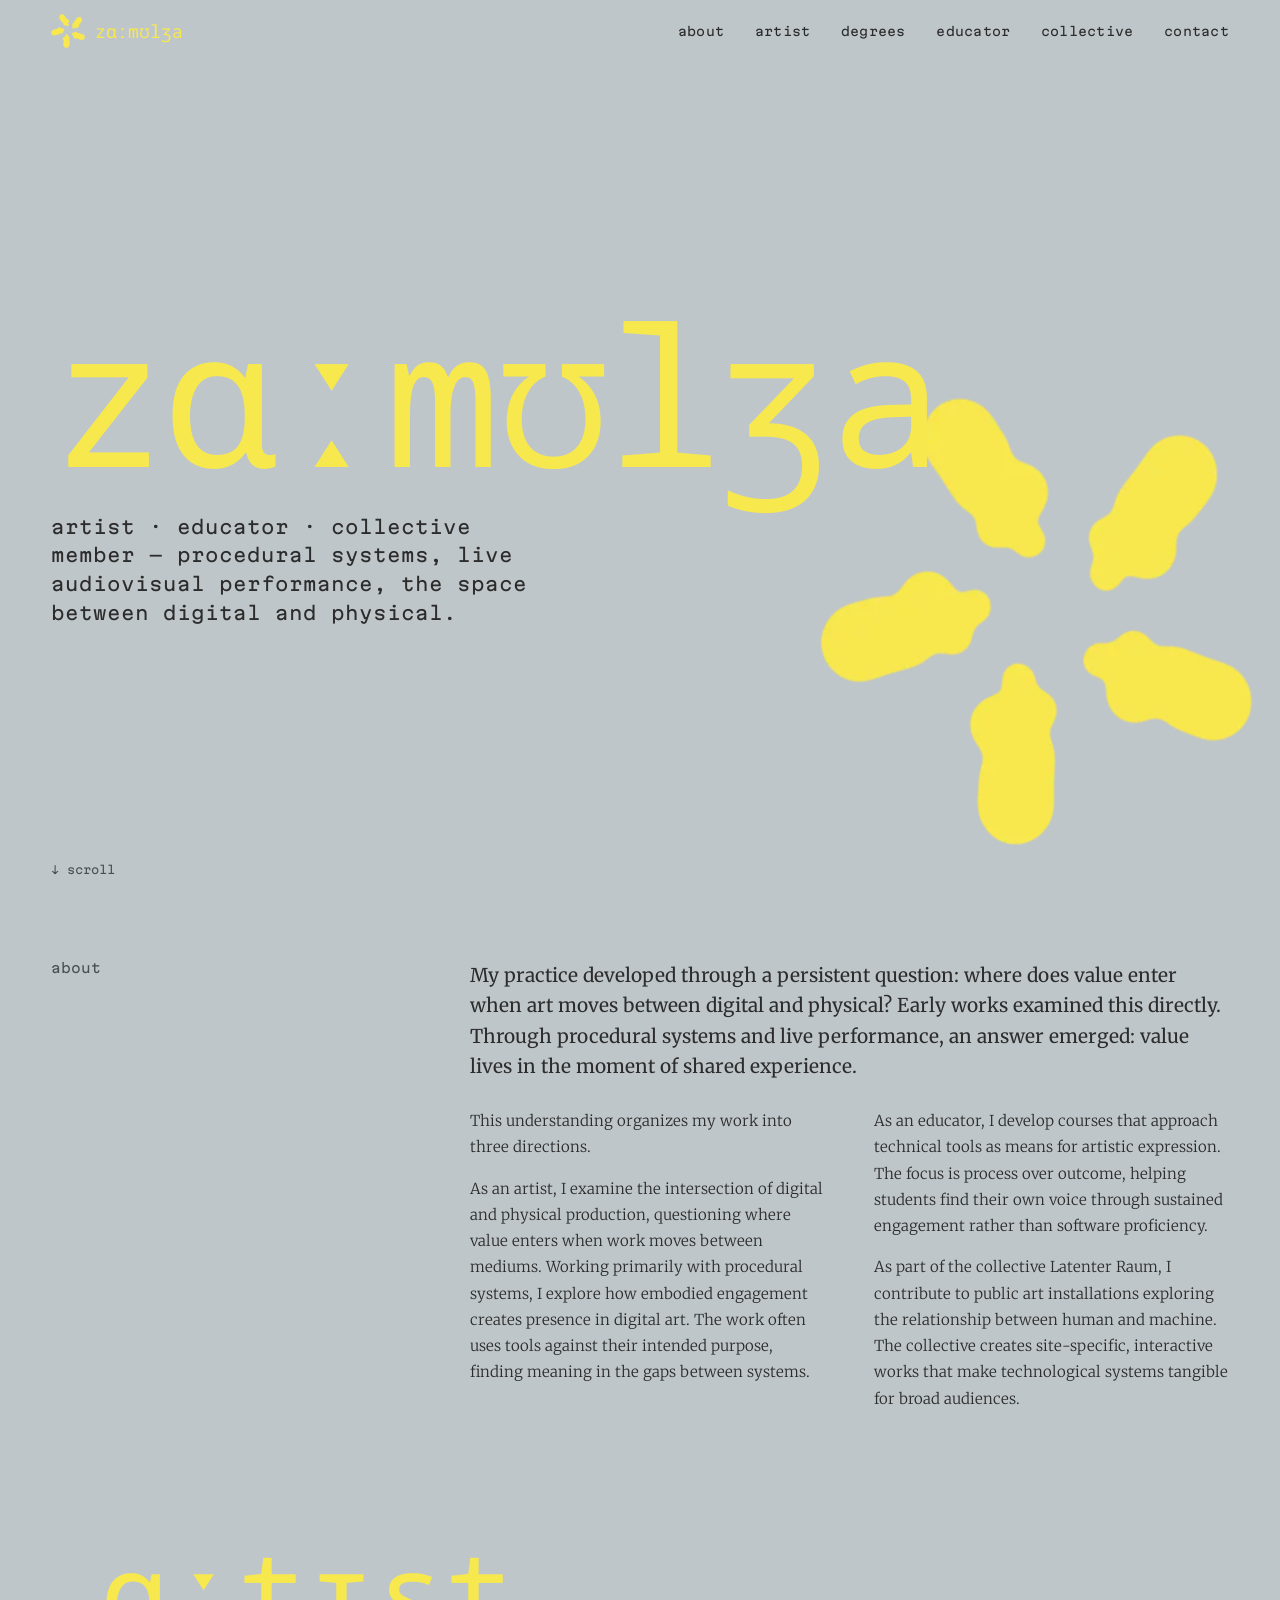
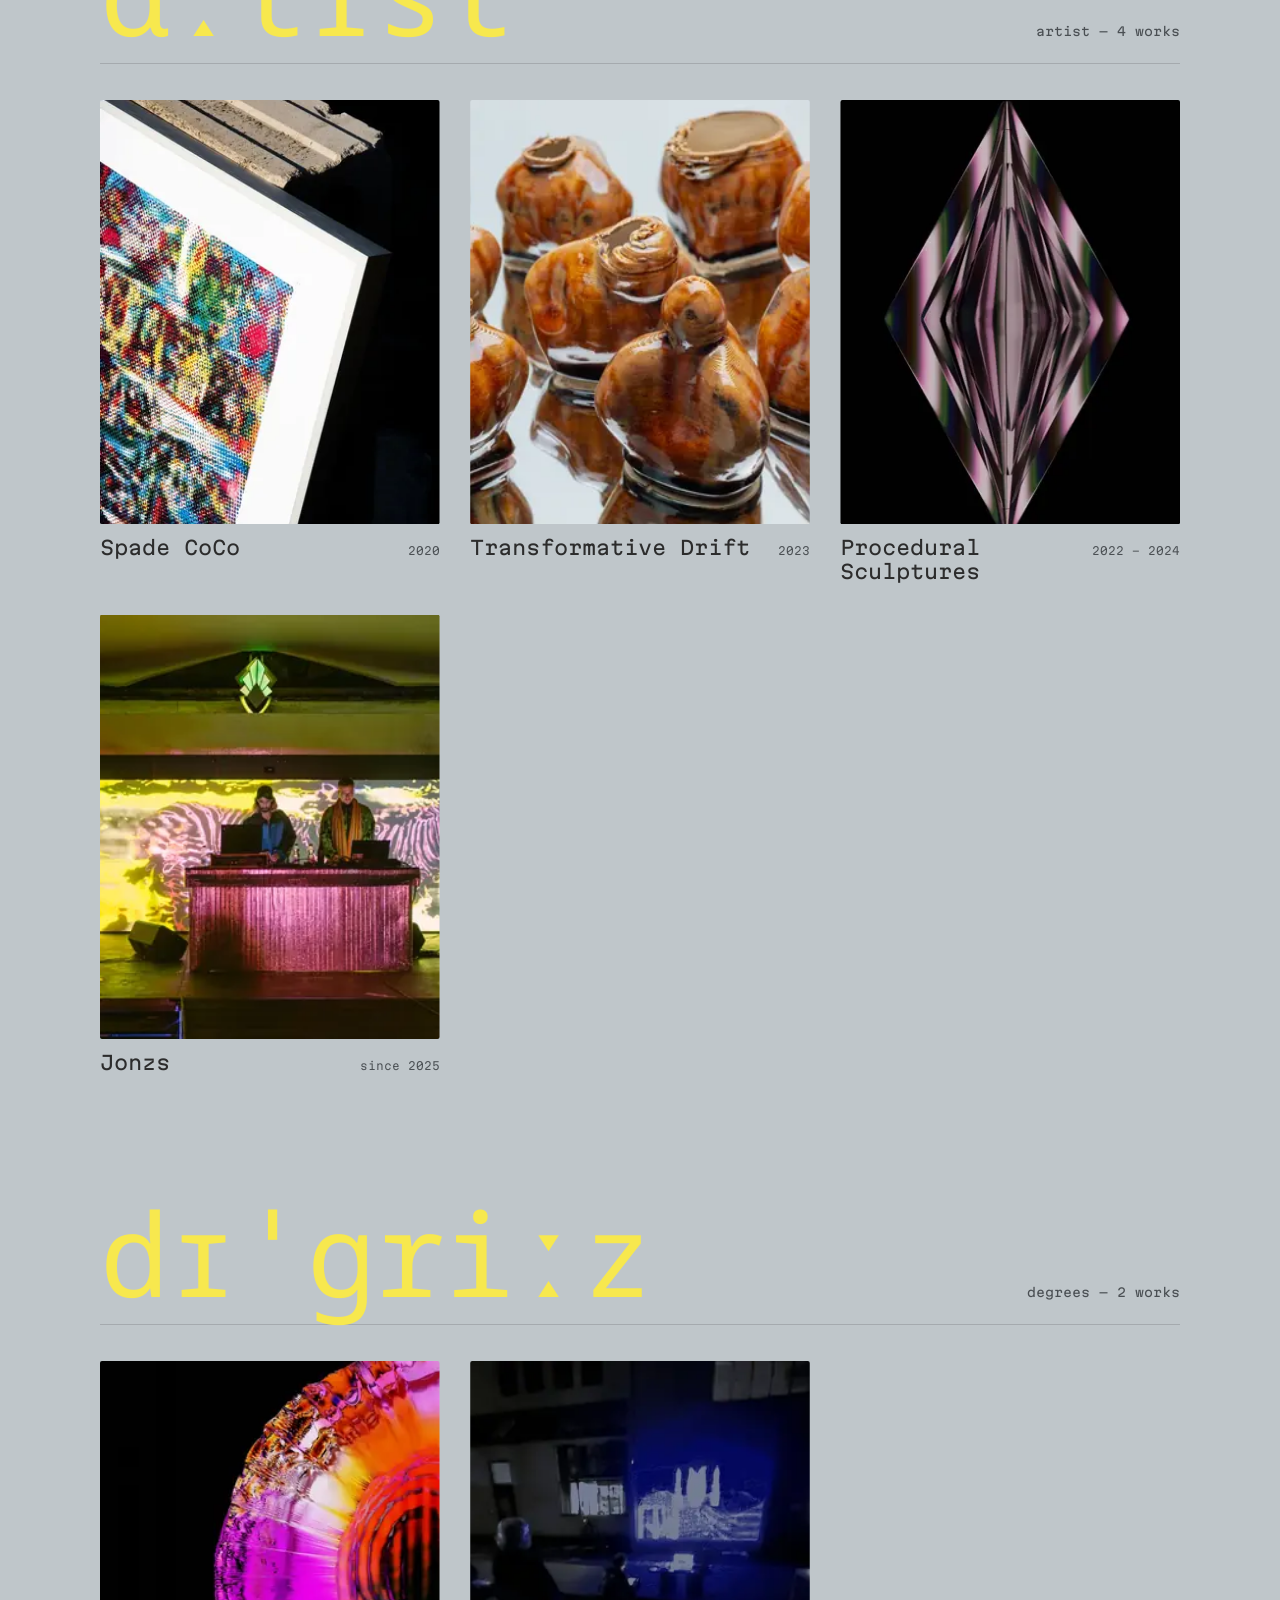
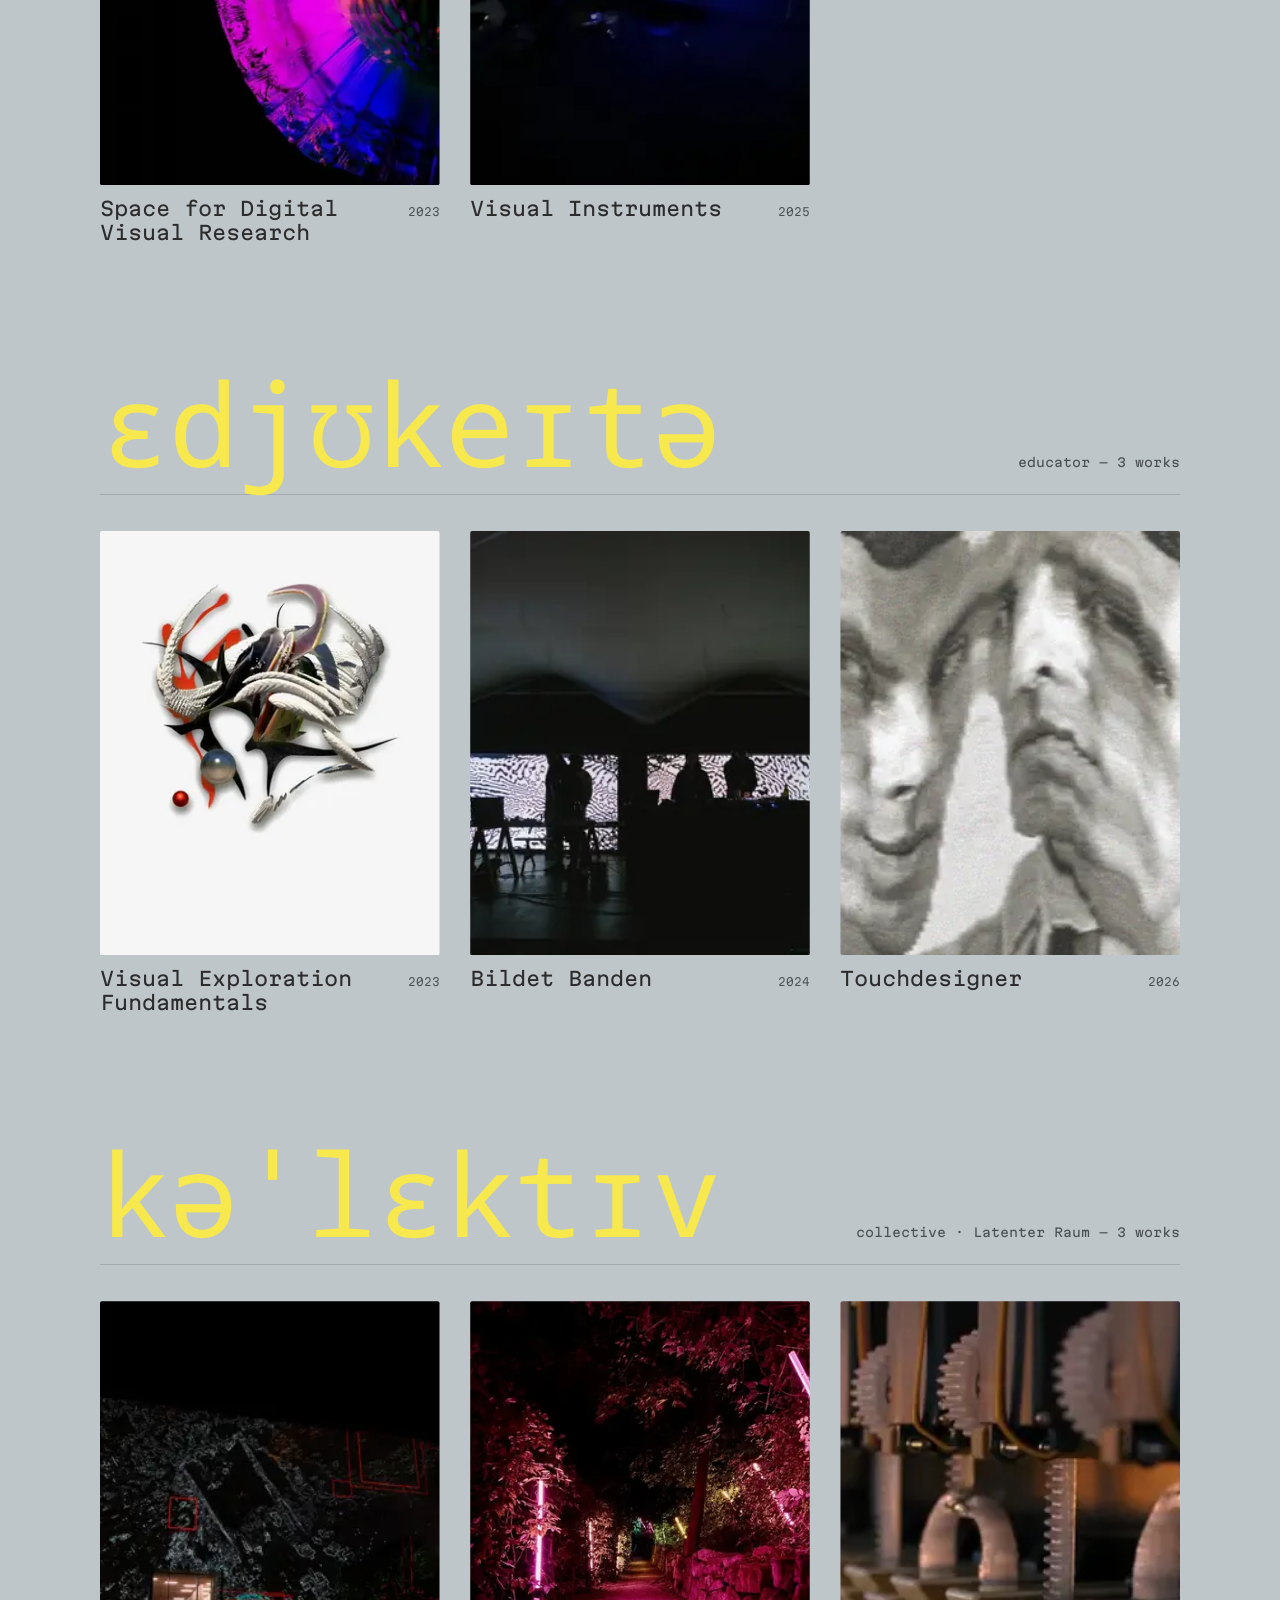
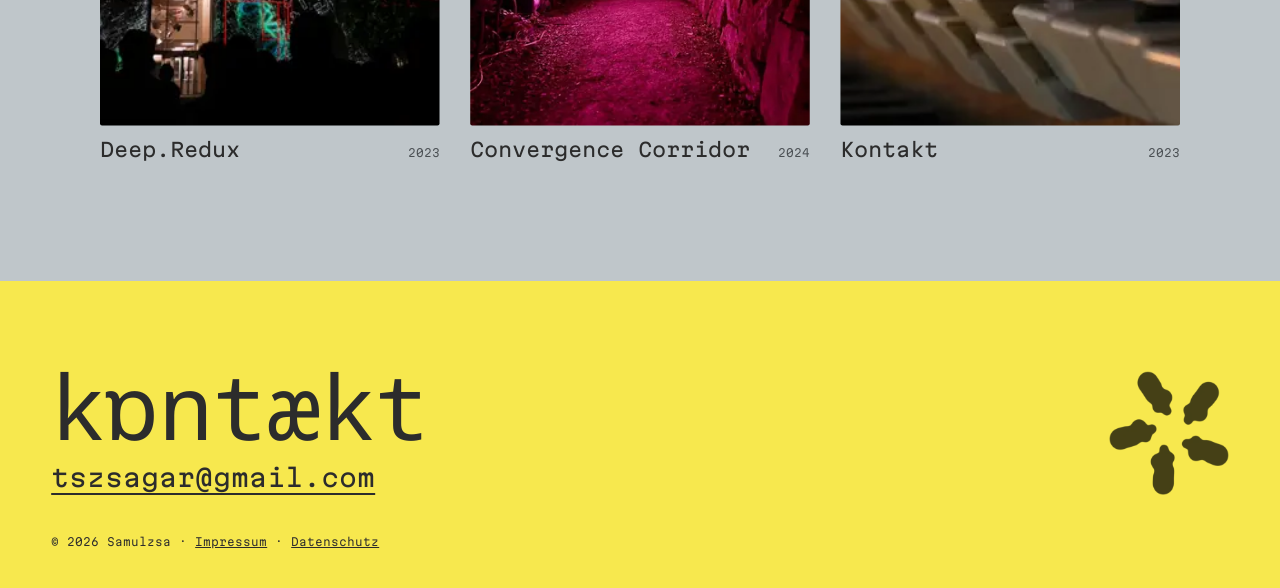
==== index.html @ 958e514e "Portfolio website Co-Authored-By: Claude Opus 5.5 <noreply@anthropic.com>" ====
<!doctype html>
<html lang="en">
<head>
<meta charset="utf-8">
<meta name="viewport" content="width=device-width, initial-scale=1">
<title>Samulzsa — artist, educator, collective</title>
<meta name="description" content="My practice developed through a persistent question: where does value enter when art moves between digital and physical? Early works examined this…">
<meta property="og:title" content="Samulzsa — artist, educator, collective">
<meta property="og:description" content="My practice developed through a persistent question: where does value enter when art moves between digital and physical? Early works examined this…">
<link rel="icon" href="favicon.png">
<link rel="stylesheet" href="fonts.css">
<link rel="stylesheet" href="style.css">
</head>
<body>
<header class="bar">
  <a class="brand" href="index.html"><img class="flower-frame" src="images/flower/00.webp" data-root="" alt="">zɑːmʊlʒa</a>
  <button class="menu" aria-label="Menu" aria-expanded="false"><span></span><span></span></button>
  <nav><a href="#about">about</a><a href="#artist">artist</a><a href="#degrees">degrees</a><a href="#educator">educator</a><a href="#collective">collective</a><a href="#contact">contact</a></nav>
</header>
<main>
<section class="hero">
  <h1 aria-label="Samulzsa"><span>z</span><span>ɑ</span><span>ː</span><span>m</span><span>ʊ</span><span>l</span><span>ʒ</span><span>a</span></h1>
  <p class="tagline">artist · educator · collective member — procedural systems, live audiovisual performance, the space between digital and physical.</p>
  <img class="flower flower-frame" src="images/flower/00.webp" data-root="" alt="">
  <a class="cue" href="#about">↓ scroll</a>
</section>
<section class="statement" id="about">
  <h2>about</h2>
  <div class="cols"><p>My practice developed through a persistent question: where does value enter when art moves between digital and physical? Early works examined this directly. Through procedural systems and live performance, an answer emerged: value lives in the moment of shared experience.</p><p>This understanding organizes my work into three directions.</p><p>As an artist, I examine the intersection of digital and physical production, questioning where value enters when work moves between mediums. Working primarily with procedural systems, I explore how embodied engagement creates presence in digital art. The work often uses tools against their intended purpose, finding meaning in the gaps between systems.</p><p>As an educator, I develop courses that approach technical tools as means for artistic expression. The focus is process over outcome, helping students find their own voice through sustained engagement rather than software proficiency.</p><p>As part of the collective Latenter Raum, I contribute to public art installations exploring the relationship between human and machine. The collective creates site-specific, interactive works that make technological systems tangible for broad audiences.</p></div>
</section>
<section class="section" id="artist">
  <div class="section-head"><h2>ɑːtɪst</h2><p>artist — 4 works</p></div>
  <div class="grid">
    <a class="card reveal" href="projects/spade-coco.html">
      <div class="media"><span class="tag">laser-engraved woodcut prints</span>
        <img src="images/spade-coco/01-sm.webp" srcset="images/spade-coco/01-xs.webp 500w, images/spade-coco/01-sm.webp 900w, images/spade-coco/01.webp 2000w" sizes="(max-width: 700px) 92vw, (max-width: 860px) 46vw, 360px" alt="Spade CoCo" loading="lazy">
        <img class="alt" src="images/spade-coco/02-sm.webp" srcset="images/spade-coco/02-xs.webp 500w, images/spade-coco/02-sm.webp 900w, images/spade-coco/02.webp 2000w" sizes="(max-width: 700px) 92vw, (max-width: 860px) 46vw, 360px" alt="" loading="lazy">
      </div>
      <div class="label"><h3>Spade CoCo</h3><span class="year">2020</span></div>
    </a>
    <a class="card reveal" href="projects/transformative-drift.html">
      <div class="media"><span class="tag">3D-printed clay sculptures</span>
        <img src="images/transformative-drift/01-sm.webp" srcset="images/transformative-drift/01-xs.webp 500w, images/transformative-drift/01-sm.webp 900w, images/transformative-drift/01.webp 2000w" sizes="(max-width: 700px) 92vw, (max-width: 860px) 46vw, 360px" alt="Transformative Drift" loading="lazy">
        <img class="alt" src="images/transformative-drift/02-sm.webp" srcset="images/transformative-drift/02-xs.webp 500w, images/transformative-drift/02-sm.webp 900w, images/transformative-drift/02.webp 2000w" sizes="(max-width: 700px) 92vw, (max-width: 860px) 46vw, 360px" alt="" loading="lazy">
      </div>
      <div class="label"><h3>Transformative Drift</h3><span class="year">2023</span></div>
    </a>
    <a class="card reveal" href="projects/procedural-sculptures.html">
      <div class="media"><span class="tag">procedural 3D animation</span>
        <img src="images/procedural-sculptures/01-sm.webp" srcset="images/procedural-sculptures/01-xs.webp 500w, images/procedural-sculptures/01-sm.webp 900w, images/procedural-sculptures/01.webp 2000w" sizes="(max-width: 700px) 92vw, (max-width: 860px) 46vw, 360px" alt="Procedural Sculptures" loading="lazy">
        <img class="alt" src="images/procedural-sculptures/02-sm.webp" srcset="images/procedural-sculptures/02-xs.webp 500w, images/procedural-sculptures/02-sm.webp 900w, images/procedural-sculptures/02.webp 2000w" sizes="(max-width: 700px) 92vw, (max-width: 860px) 46vw, 360px" alt="" loading="lazy">
      </div>
      <div class="label"><h3>Procedural Sculptures</h3><span class="year">2022 – 2024</span></div>
    </a>
    <a class="card reveal" href="projects/jonzs.html">
      <div class="media"><span class="tag">live DJ/VJ duo</span>
        <img src="images/jonzs/01-sm.webp" srcset="images/jonzs/01-xs.webp 500w, images/jonzs/01-sm.webp 900w, images/jonzs/01.webp 2000w" sizes="(max-width: 700px) 92vw, (max-width: 860px) 46vw, 360px" alt="Jonzs" loading="lazy">
        <img class="alt" src="images/jonzs/02-sm.webp" srcset="images/jonzs/02-xs.webp 500w, images/jonzs/02-sm.webp 900w, images/jonzs/02.webp 2000w" sizes="(max-width: 700px) 92vw, (max-width: 860px) 46vw, 360px" alt="" loading="lazy">
      </div>
      <div class="label"><h3>Jonzs</h3><span class="year">since 2025</span></div>
    </a>
  </div>
</section>
<section class="section" id="degrees">
  <div class="section-head"><h2>dɪˈɡriːz</h2><p>degrees — 2 works</p></div>
  <div class="grid">
    <a class="card reveal" href="projects/space-for-digital-visual-research.html">
      <div class="media"><span class="tag">bachelor thesis · interactive objects</span>
        <img src="images/space-for-digital-visual-research/01-sm.webp" srcset="images/space-for-digital-visual-research/01-xs.webp 500w, images/space-for-digital-visual-research/01-sm.webp 900w, images/space-for-digital-visual-research/01.webp 2000w" sizes="(max-width: 700px) 92vw, (max-width: 860px) 46vw, 360px" alt="Space for Digital Visual Research" loading="lazy">
        <img class="alt" src="images/space-for-digital-visual-research/02-sm.webp" srcset="images/space-for-digital-visual-research/02-xs.webp 500w, images/space-for-digital-visual-research/02-sm.webp 900w, images/space-for-digital-visual-research/02.webp 2000w" sizes="(max-width: 700px) 92vw, (max-width: 860px) 46vw, 360px" alt="" loading="lazy">
      </div>
      <div class="label"><h3>Space for Digital Visual Research</h3><span class="year">2023</span></div>
    </a>
    <a class="card reveal" href="projects/visual-instruments.html">
      <div class="media"><span class="tag">master thesis · live visuals</span>
        <img src="images/visual-instruments/01-sm.webp" srcset="images/visual-instruments/01-xs.webp 500w, images/visual-instruments/01-sm.webp 900w, images/visual-instruments/01.webp 2000w" sizes="(max-width: 700px) 92vw, (max-width: 860px) 46vw, 360px" alt="Visual Instruments" loading="lazy">
        <img class="alt" src="images/visual-instruments/02-sm.webp" srcset="images/visual-instruments/02-xs.webp 500w, images/visual-instruments/02-sm.webp 900w, images/visual-instruments/02.webp 2000w" sizes="(max-width: 700px) 92vw, (max-width: 860px) 46vw, 360px" alt="" loading="lazy">
      </div>
      <div class="label"><h3>Visual Instruments</h3><span class="year">2025</span></div>
    </a>
  </div>
</section>
<section class="section" id="educator">
  <div class="section-head"><h2>ɛdjʊkeɪtə</h2><p>educator — 3 works</p></div>
  <div class="grid">
    <a class="card reveal" href="projects/visual-exploration-fundamentals.html">
      <div class="media"><span class="tag">course · Blender</span>
        <img src="images/visual-exploration-fundamentals/01-sm.webp" srcset="images/visual-exploration-fundamentals/01-xs.webp 500w, images/visual-exploration-fundamentals/01-sm.webp 900w, images/visual-exploration-fundamentals/01.webp 2000w" sizes="(max-width: 700px) 92vw, (max-width: 860px) 46vw, 360px" alt="Visual Exploration Fundamentals" loading="lazy">
        <img class="alt" src="images/visual-exploration-fundamentals/02-sm.webp" srcset="images/visual-exploration-fundamentals/02-xs.webp 500w, images/visual-exploration-fundamentals/02-sm.webp 900w, images/visual-exploration-fundamentals/02.webp 2000w" sizes="(max-width: 700px) 92vw, (max-width: 860px) 46vw, 360px" alt="" loading="lazy">
      </div>
      <div class="label"><h3>Visual Exploration Fundamentals</h3><span class="year">2023</span></div>
    </a>
    <a class="card reveal" href="projects/bildet-banden.html">
      <div class="media"><span class="tag">course · live AV festival set</span>
        <img src="images/bildet-banden/01-sm.webp" srcset="images/bildet-banden/01-xs.webp 500w, images/bildet-banden/01-sm.webp 900w, images/bildet-banden/01.webp 2000w" sizes="(max-width: 700px) 92vw, (max-width: 860px) 46vw, 360px" alt="Bildet Banden" loading="lazy">
        <img class="alt" src="images/bildet-banden/02-sm.webp" srcset="images/bildet-banden/02-xs.webp 500w, images/bildet-banden/02-sm.webp 900w, images/bildet-banden/02.webp 2000w" sizes="(max-width: 700px) 92vw, (max-width: 860px) 46vw, 360px" alt="" loading="lazy">
      </div>
      <div class="label"><h3>Bildet Banden</h3><span class="year">2024</span></div>
    </a>
    <a class="card reveal" href="projects/touchdesigner.html">
      <div class="media"><span class="tag">freelance course · TouchDesigner</span>
        <img src="images/touchdesigner/01-sm.webp" srcset="images/touchdesigner/01-xs.webp 500w, images/touchdesigner/01-sm.webp 900w, images/touchdesigner/01.webp 2000w" sizes="(max-width: 700px) 92vw, (max-width: 860px) 46vw, 360px" alt="Touchdesigner" loading="lazy">
        <img class="alt" src="images/touchdesigner/02-sm.webp" srcset="images/touchdesigner/02-xs.webp 500w, images/touchdesigner/02-sm.webp 900w, images/touchdesigner/02.webp 2000w" sizes="(max-width: 700px) 92vw, (max-width: 860px) 46vw, 360px" alt="" loading="lazy">
      </div>
      <div class="label"><h3>Touchdesigner</h3><span class="year">2026</span></div>
    </a>
  </div>
</section>
<section class="section" id="collective">
  <div class="section-head"><h2>kəˈlɛktɪv</h2><p>collective · Latenter Raum — 3 works</p></div>
  <div class="grid">
    <a class="card reveal" href="projects/deep-redux.html">
      <div class="media"><span class="tag">projection mapping · Genius Loci Weimar</span>
        <img src="images/deep-redux/01-sm.webp" srcset="images/deep-redux/01-xs.webp 500w, images/deep-redux/01-sm.webp 900w, images/deep-redux/01.webp 2000w" sizes="(max-width: 700px) 92vw, (max-width: 860px) 46vw, 360px" alt="Deep.Redux" loading="lazy">
        <img class="alt" src="images/deep-redux/02-sm.webp" srcset="images/deep-redux/02-xs.webp 500w, images/deep-redux/02-sm.webp 900w, images/deep-redux/02.webp 2000w" sizes="(max-width: 700px) 92vw, (max-width: 860px) 46vw, 360px" alt="" loading="lazy">
      </div>
      <div class="label"><h3>Deep.Redux</h3><span class="year">2023</span></div>
    </a>
    <a class="card reveal" href="projects/convergence-corridor.html">
      <div class="media"><span class="tag">light installation · Licht.Wege Kassel</span>
        <img src="images/convergence-corridor/01-sm.webp" srcset="images/convergence-corridor/01-xs.webp 500w, images/convergence-corridor/01-sm.webp 900w, images/convergence-corridor/01.webp 2000w" sizes="(max-width: 700px) 92vw, (max-width: 860px) 46vw, 360px" alt="Convergence Corridor" loading="lazy">
        <img class="alt" src="images/convergence-corridor/02-sm.webp" srcset="images/convergence-corridor/02-xs.webp 500w, images/convergence-corridor/02-sm.webp 900w, images/convergence-corridor/02.webp 2000w" sizes="(max-width: 700px) 92vw, (max-width: 860px) 46vw, 360px" alt="" loading="lazy">
      </div>
      <div class="label"><h3>Convergence Corridor</h3><span class="year">2024</span></div>
    </a>
    <a class="card reveal" href="projects/kontakt.html">
      <div class="media"><span class="tag">interactive installation · Biennale Schwabach</span>
        <img src="images/kontakt/01-sm.webp" srcset="images/kontakt/01-xs.webp 500w, images/kontakt/01-sm.webp 900w, images/kontakt/01.webp 2000w" sizes="(max-width: 700px) 92vw, (max-width: 860px) 46vw, 360px" alt="Kontakt" loading="lazy">
        <img class="alt" src="images/kontakt/02-sm.webp" srcset="images/kontakt/02-xs.webp 500w, images/kontakt/02-sm.webp 900w, images/kontakt/02.webp 2000w" sizes="(max-width: 700px) 92vw, (max-width: 860px) 46vw, 360px" alt="" loading="lazy">
      </div>
      <div class="label"><h3>Kontakt</h3><span class="year">2023</span></div>
    </a>
  </div>
</section>
</main>
<footer class="footer" id="contact">
  <div>
    <h2>kɒntækt</h2>
    <a class="mail obf-mail" href="#" data-o="bW9jLmxpYW1nQHJhZ2FzenN0">e-mail me</a>
  </div>
  <img class="flower-frame" src="images/flower/00.webp" data-root="" alt="">
  <small>© 2026 Samulzsa · <a href="impressum.html">Impressum</a> · <a href="datenschutz.html">Datenschutz</a></small>
</footer>
<script src="script.js"></script>
</body>
</html>
---- fonts.css ----
/* fonts stored locally (no requests to Google) */
/* latin-ext */
@font-face {
  font-family: 'Martian Mono';
  font-style: normal;
  font-weight: 300 500;
  font-stretch: 75% 112.5%;
  font-display: swap;
  src: url(fonts/MartianMono-300-500-latin-ext.woff2) format('woff2');
  unicode-range: U+0100-02BA, U+02BD-02C5, U+02C7-02CC, U+02CE-02D7, U+02DD-02FF, U+0304, U+0308, U+0329, U+1D00-1DBF, U+1E00-1E9F, U+1EF2-1EFF, U+2020, U+20A0-20AB, U+20AD-20C4, U+2113, U+2C60-2C7F, U+A720-A7FF;
}
/* latin */
@font-face {
  font-family: 'Martian Mono';
  font-style: normal;
  font-weight: 300 500;
  font-stretch: 75% 112.5%;
  font-display: swap;
  src: url(fonts/MartianMono-300-500-latin.woff2) format('woff2');
  unicode-range: U+0000-00FF, U+0131, U+0152-0153, U+02BB-02BC, U+02C6, U+02DA, U+02DC, U+0304, U+0308, U+0329, U+2000-206F, U+20AC, U+2122, U+2191, U+2193, U+2212, U+2215, U+FEFF, U+FFFD;
}
/* latin-ext */
@font-face {
  font-family: 'Merriweather';
  font-style: normal;
  font-weight: 300;
  font-stretch: 100%;
  font-display: swap;
  src: url(fonts/Merriweather-300-latin-ext.woff2) format('woff2');
  unicode-range: U+0100-02BA, U+02BD-02C5, U+02C7-02CC, U+02CE-02D7, U+02DD-02FF, U+0304, U+0308, U+0329, U+1D00-1DBF, U+1E00-1E9F, U+1EF2-1EFF, U+2020, U+20A0-20AB, U+20AD-20C4, U+2113, U+2C60-2C7F, U+A720-A7FF;
}
/* latin */
@font-face {
  font-family: 'Merriweather';
  font-style: normal;
  font-weight: 300;
  font-stretch: 100%;
  font-display: swap;
  src: url(fonts/Merriweather-300-latin.woff2) format('woff2');
  unicode-range: U+0000-00FF, U+0131, U+0152-0153, U+02BB-02BC, U+02C6, U+02DA, U+02DC, U+0304, U+0308, U+0329, U+2000-206F, U+20AC, U+2122, U+2191, U+2193, U+2212, U+2215, U+FEFF, U+FFFD;
}
/* latin-ext */
@font-face {
  font-family: 'Merriweather';
  font-style: normal;
  font-weight: 400;
  font-stretch: 100%;
  font-display: swap;
  src: url(fonts/Merriweather-400-latin-ext.woff2) format('woff2');
  unicode-range: U+0100-02BA, U+02BD-02C5, U+02C7-02CC, U+02CE-02D7, U+02DD-02FF, U+0304, U+0308, U+0329, U+1D00-1DBF, U+1E00-1E9F, U+1EF2-1EFF, U+2020, U+20A0-20AB, U+20AD-20C4, U+2113, U+2C60-2C7F, U+A720-A7FF;
}
/* latin */
@font-face {
  font-family: 'Merriweather';
  font-style: normal;
  font-weight: 400;
  font-stretch: 100%;
  font-display: swap;
  src: url(fonts/Merriweather-400-latin.woff2) format('woff2');
  unicode-range: U+0000-00FF, U+0131, U+0152-0153, U+02BB-02BC, U+02C6, U+02DA, U+02DC, U+0304, U+0308, U+0329, U+2000-206F, U+20AC, U+2122, U+2191, U+2193, U+2212, U+2215, U+FEFF, U+FFFD;
}
/* latin-ext */
@font-face {
  font-family: 'Noto Sans Mono';
  font-style: normal;
  font-weight: 400;
  font-stretch: 100%;
  font-display: swap;
  src: url(fonts/NotoSansMono-400-latin-ext.woff2) format('woff2');
  unicode-range: U+0100-02BA, U+02BD-02C5, U+02C7-02CC, U+02CE-02D7, U+02DD-02FF, U+0304, U+0308, U+0329, U+1D00-1DBF, U+1E00-1E9F, U+1EF2-1EFF, U+2020, U+20A0-20AB, U+20AD-20C4, U+2113, U+2C60-2C7F, U+A720-A7FF;
}
/* latin */
@font-face {
  font-family: 'Noto Sans Mono';
  font-style: normal;
  font-weight: 400;
  font-stretch: 100%;
  font-display: swap;
  src: url(fonts/NotoSansMono-400-latin.woff2) format('woff2');
  unicode-range: U+0000-00FF, U+0131, U+0152-0153, U+02BB-02BC, U+02C6, U+02DA, U+02DC, U+0304, U+0308, U+0329, U+2000-206F, U+20AC, U+2122, U+2191, U+2193, U+2212, U+2215, U+FEFF, U+FFFD;
}
---- style.css ----
/* ---------- colours & fonts (taken from the PDF portfolio) ---------- */
:root {
  --bg: #bfc6ca;
  --bg-deep: #b2babf;
  --yellow: #f7e84e;
  --ink: #2c2c2c;
  --ink-soft: #4a4f53;
  --mono: "Noto Sans Mono", ui-monospace, monospace;
  --wide: "Martian Mono", ui-monospace, monospace;
  --serif: "Merriweather", Georgia, serif;
  --gutter: clamp(16px, 4vw, 56px);
  --ease: cubic-bezier(.2, .7, .2, 1);
}

* { box-sizing: border-box; }
html { scroll-behavior: smooth; }
body {
  margin: 0;
  background: var(--bg);
  color: var(--ink);
  font: 300 15px/1.75 var(--serif);
  -webkit-font-smoothing: antialiased;
}
img { display: block; max-width: 100%; }
a { color: inherit; }
::selection { background: var(--yellow); color: var(--ink); }

/* ---------- top bar ---------- */
.bar {
  position: fixed; inset: 0 0 auto 0; z-index: 20;
  display: flex; align-items: center; justify-content: space-between; gap: 16px;
  padding: 14px var(--gutter);
  transition: background .4s, backdrop-filter .4s;
}
.bar.scrolled { background: color-mix(in srgb, var(--bg) 82%, transparent); backdrop-filter: blur(10px); }
.brand { display: flex; align-items: center; gap: 10px; text-decoration: none; font: 400 18px var(--mono); color: var(--yellow); }
.brand img { width: 34px; height: 34px; transition: transform .8s var(--ease); }
.brand:hover img { transform: rotate(120deg) scale(1.1); }
.bar nav { display: flex; gap: clamp(12px, 2.4vw, 32px); }
.bar .menu { display: none; background: none; border: 0; padding: 10px 4px; cursor: pointer; }
.bar .menu span { display: block; width: 26px; height: 2px; background: var(--ink); margin: 5px 0; transition: transform .35s var(--ease); }
.bar.open .menu span:first-child { transform: translateY(3.5px) rotate(45deg); }
.bar.open .menu span:last-child { transform: translateY(-3.5px) rotate(-45deg); }
.bar nav a {
  font: 400 12px var(--wide); font-stretch: 112.5%; letter-spacing: .02em;
  text-decoration: none; color: var(--ink); position: relative; padding: 4px 0;
}
.bar nav a::after {
  content: ""; position: absolute; left: 0; right: 0; bottom: 0; height: 2px;
  background: var(--yellow); transform: scaleX(0); transform-origin: left; transition: transform .35s var(--ease);
}
.bar nav a:hover::after { transform: scaleX(1); }

/* ---------- landing / hero ---------- */
.hero {
  min-height: 100svh; position: relative; overflow: hidden;
  display: grid; align-content: center; padding: 90px var(--gutter) 60px;
}
.hero h1 {
  margin: 0; font: 400 clamp(44px, 15vw, 230px)/0.95 var(--mono); color: var(--yellow); overflow-wrap: anywhere;
  letter-spacing: -.02em; position: relative; z-index: 2;
}
.hero h1 span { display: inline-block; opacity: 0; transform: translateY(40px); animation: rise .9s var(--ease) forwards; }
.hero .tagline {
  max-width: 34ch; margin: 28px 0 0; position: relative; z-index: 2;
  font: 400 clamp(14px, 1.6vw, 18px)/1.6 var(--wide); font-stretch: 112.5%;
  opacity: 0; animation: fade 1s .9s forwards;
}
.hero .flower {
  position: absolute; z-index: 1; width: clamp(220px, 34vw, 520px);
  right: calc(var(--gutter) * .5); bottom: 6vh;
  transition: transform .2s linear; will-change: transform;
}
.hero .cue {
  position: absolute; left: var(--gutter); bottom: 24px;
  font: 400 11px var(--wide); font-stretch: 112.5%; text-decoration: none; color: var(--ink-soft);
  animation: bob 2.4s ease-in-out infinite;
}
@keyframes rise { to { opacity: 1; transform: none; } }
@keyframes fade { to { opacity: 1; } }
@keyframes bob { 50% { transform: translateY(6px); } }

/* ---------- statement ---------- */
.statement {
  padding: 60px var(--gutter) 40px;
  display: grid; grid-template-columns: minmax(0, 1fr) minmax(0, 2fr); gap: 40px;
}
.statement h2 { margin: 0; font: 400 13px var(--wide); font-stretch: 112.5%; color: var(--ink-soft); }
.statement .cols { columns: 2 300px; column-gap: 48px; }
.statement p { margin: 0 0 1em; break-inside: avoid; }
.statement p:first-child { font-size: 19px; line-height: 1.6; font-weight: 400; column-span: all; margin-bottom: 1.4em; }

/* ---------- sections with phonetic headings ---------- */
.section { padding: 80px var(--gutter) 40px; scroll-margin-top: 40px; }
.section-head {
  max-width: 1080px; margin-left: auto; margin-right: auto;
  display: flex; align-items: baseline; justify-content: space-between; flex-wrap: wrap; gap: 8px 24px;
  border-bottom: 1px solid color-mix(in srgb, var(--ink) 18%, transparent); padding-bottom: 14px; margin-bottom: 36px;
}
.section-head h2 { margin: 0; font: 400 clamp(48px, 9vw, 130px)/1 var(--mono); color: var(--yellow); }
.section-head p { margin: 0; font: 400 12px var(--wide); font-stretch: 112.5%; color: var(--ink-soft); }

.grid { max-width: 1080px; margin: 0 auto; display: grid; grid-template-columns: repeat(3, minmax(0, 1fr)); gap: clamp(16px, 2.4vw, 32px); }
@media (max-width: 860px) { .grid { grid-template-columns: repeat(2, minmax(0, 1fr)); } }
@media (max-width: 700px) { .grid { grid-template-columns: 1fr; } .card .media { aspect-ratio: 4 / 4.4; } }

/* ---------- project card + hover effect ---------- */
.card { text-decoration: none; display: block; }
.card .media {
  position: relative; aspect-ratio: 4 / 5; overflow: hidden; background: var(--bg-deep);
  clip-path: inset(0 round 2px); transition: clip-path 1.2s var(--ease);
}
.card .media img {
  position: absolute; inset: 0; width: 100%; height: 100%; object-fit: cover;
  transition: transform 2s var(--ease), opacity 1.2s var(--ease), filter 1.2s;
}
.card .media .alt { opacity: 0; transform: scale(1.04); }
/* halftone dot screen – nod to the Spade CoCo prints */
.card .media::after {
  content: ""; position: absolute; inset: 0; pointer-events: none;
  background: radial-gradient(circle, var(--yellow) 28%, transparent 30%) 0 0 / 7px 7px;
  mix-blend-mode: multiply; opacity: 0; transition: opacity 1.2s var(--ease);
}
.card .tag {
  position: absolute; left: 12px; top: 12px; z-index: 2;
  font: 400 10px var(--wide); font-stretch: 112.5%; background: var(--yellow); color: var(--ink);
  padding: 4px 8px; opacity: 0; transform: translateY(-8px); transition: transform .9s var(--ease), opacity .8s var(--ease);
}
.card .label { display: flex; justify-content: space-between; align-items: baseline; gap: 12px; padding-top: 12px; }
.card h3 {
  margin: 0; font: 400 clamp(15px, 1.5vw, 19px)/1.25 var(--wide); font-stretch: 112.5%;
  color: var(--ink); transition: color .3s, transform .5s var(--ease);
}
.card h3::before { content: "→ "; display: inline-block; width: 0; overflow: hidden; vertical-align: bottom; transition: width .8s var(--ease); }
.card .year { font: 300 11px var(--wide); color: var(--ink-soft); white-space: nowrap; }

.card:hover .media, .card:focus-visible .media { clip-path: inset(10px round 2px); }
.card:hover .media img:not(.alt), .card:focus-visible .media img:not(.alt) { transform: scale(1.02); opacity: 0; }
.card:hover .media .alt, .card:focus-visible .media .alt { opacity: 1; transform: scale(1); }
.card:hover .media::after { opacity: .35; }
.card:hover .tag, .card:focus-visible .tag { transform: none; opacity: 1; }
.card:hover h3::before, .card:focus-visible h3::before { width: 2ch; }
.card:focus-visible { outline: 2px solid var(--yellow); outline-offset: 6px; }

/* stagger cards in on scroll */
.reveal { opacity: 0; transform: translateY(30px); transition: opacity .9s var(--ease), transform .9s var(--ease); }
.reveal.in { opacity: 1; transform: none; }

/* ---------- footer / contact ---------- */
.footer {
  margin-top: 80px; padding: 80px var(--gutter) 40px; background: var(--yellow); color: var(--ink);
  display: grid; grid-template-columns: 1fr auto; gap: 40px; align-items: end;
}
.footer h2 { margin: 0 0 12px; font: 400 clamp(40px, 7vw, 100px)/1 var(--mono); }
.footer a.mail { font: 400 clamp(16px, 2vw, 24px) var(--wide); font-stretch: 112.5%; text-underline-offset: 6px; }
.footer a.mail:hover { text-decoration-thickness: 3px; }
.footer img { width: 120px; filter: brightness(.2); opacity: .9; }
.footer small { grid-column: 1 / -1; font: 300 11px var(--wide); }

/* ---------- project page ---------- */
.project-head { padding: 120px var(--gutter) 30px; }
.project-head .back { font: 400 12px var(--wide); font-stretch: 112.5%; text-decoration: none; color: var(--ink-soft); }
.project-head .back:hover { color: var(--ink); }
.project-head h1 {
  margin: 24px 0 8px; font: 400 clamp(36px, 6vw, 84px)/1.05 var(--wide); font-stretch: 112.5%; color: var(--yellow);
  letter-spacing: -.01em;
}
.project-head .sub { font: 400 clamp(16px, 2vw, 24px) var(--wide); color: var(--yellow); margin: 0 0 8px; }
.project-head .meta { font: 300 12px var(--wide); font-stretch: 112.5%; color: var(--ink-soft); display: flex; gap: 18px; flex-wrap: wrap; }

.project-body {
  max-width: 1200px; margin: 0 auto;
  padding: 20px var(--gutter) 40px;
  display: grid; grid-template-columns: minmax(0, 5fr) minmax(0, 7fr); gap: clamp(28px, 5vw, 72px); align-items: start;
}
.project-body .text { position: sticky; top: 90px; max-width: 60ch; }
.project-body .text p { margin: 0 0 1.1em; }
.project-body .text p:first-child::first-letter {
  float: left; font: 400 3.4em/0.9 var(--mono); color: var(--yellow); margin: 4px 8px 0 0;
}
.gallery { columns: 2 260px; column-gap: 16px; }
.gallery button {
  all: unset; cursor: zoom-in; display: block; margin-bottom: 16px; break-inside: avoid; position: relative; overflow: hidden;
  background: var(--bg-deep);
}
.gallery button img { width: 100%; height: auto; transition: transform 1.8s var(--ease), filter 1s; }
.gallery button::after {
  content: ""; position: absolute; inset: 0; box-shadow: inset 0 0 0 0 var(--yellow); transition: box-shadow .9s var(--ease);
}
.gallery button:hover img { transform: scale(1.02); }
.gallery button:hover::after, .gallery button:focus-visible::after { box-shadow: inset 0 0 0 6px var(--yellow); }
.gallery.single { columns: 1; }

.pager {
  display: grid; grid-template-columns: 1fr 1fr; gap: 16px; padding: 40px var(--gutter);
  border-top: 1px solid color-mix(in srgb, var(--ink) 18%, transparent); margin-top: 40px;
}
.pager a { text-decoration: none; display: block; padding: 18px 0; }
.pager a span { display: block; font: 300 11px var(--wide); color: var(--ink-soft); }
.pager a strong { font: 400 clamp(16px, 2.4vw, 28px) var(--wide); font-stretch: 112.5%; transition: color .3s; }
.pager a:hover strong { color: var(--yellow); }
.pager .next { text-align: right; }

/* ---------- lightbox ---------- */
.lightbox {
  position: fixed; inset: 0; z-index: 50; display: grid; place-items: center;
  background: color-mix(in srgb, var(--ink) 92%, transparent); padding: 4vh 4vw;
  opacity: 0; pointer-events: none; transition: opacity .35s;
}
.lightbox.open { opacity: 1; pointer-events: auto; }
.lightbox img { max-height: 92vh; width: auto; max-width: 100%; object-fit: contain; }
.lightbox button {
  position: absolute; background: none; border: 0; color: var(--yellow); cursor: pointer;
  font: 400 28px var(--mono); padding: 16px;
}
.lightbox .close { top: 8px; right: 8px; }
.lightbox .prev { left: 4px; top: 50%; transform: translateY(-50%); }
.lightbox .next { right: 4px; top: 50%; transform: translateY(-50%); }

/* ---------- small screens ---------- */
@media (max-width: 760px) {
  .bar { flex-wrap: wrap; }
  .bar .menu { display: block; }
  .bar nav {
    display: none; flex-basis: 100%; flex-direction: column; gap: 0; padding: 8px 0 16px;
  }
  .bar.open { background: var(--bg); min-height: 100svh; align-content: flex-start; transition: none; }
  .bar.open nav { display: flex; }
  .bar nav a { font-size: 18px; padding: 10px 0; }
  .hero { padding-top: 110px; align-content: start; }
  .hero .flower { width: 62vw; }
  .section { padding-top: 56px; }
  .section-head h2 { font-size: clamp(40px, 13vw, 64px); }
  .statement { padding-top: 40px; gap: 16px; }
  .statement p:first-child { font-size: 17px; }
  .project-head { padding-top: 96px; }
  .project-head h1 { font-size: clamp(28px, 9vw, 44px); overflow-wrap: anywhere; }
  .gallery { columns: 1; }
  .pager { grid-template-columns: 1fr; }
  .pager .next { text-align: left; }
  .statement, .project-body { grid-template-columns: 1fr; }
  .project-body .text { position: static; }
  .footer { grid-template-columns: 1fr; }
  .hero .flower { right: -10vw; bottom: 8vh; }
}
@media (hover: none) { .card .tag { opacity: 1; transform: none; } }
@media (prefers-reduced-motion: reduce) {
  *, *::before, *::after { animation-duration: .01ms !important; transition-duration: .01ms !important; }
  .reveal { opacity: 1; transform: none; }
}

/* ---------- Impressum / Datenschutz ---------- */
.legal { max-width: 720px; margin: 0 auto; padding: 120px var(--gutter) 40px; }
.legal .back { font: 400 12px var(--wide); font-stretch: 112.5%; text-decoration: none; color: var(--ink-soft); }
.legal h1 { font: 400 clamp(36px, 7vw, 72px)/1.05 var(--wide); font-stretch: 112.5%; color: var(--yellow); margin: 24px 0 32px; overflow-wrap: anywhere; }
.legal h2 { font: 400 14px var(--wide); font-stretch: 112.5%; margin: 2.2em 0 .6em; }
.legal p { margin: 0 0 1em; }
.legal .stand { margin-top: 3em; font: 300 12px var(--wide); color: var(--ink-soft); }
.footer small a { color: inherit; }
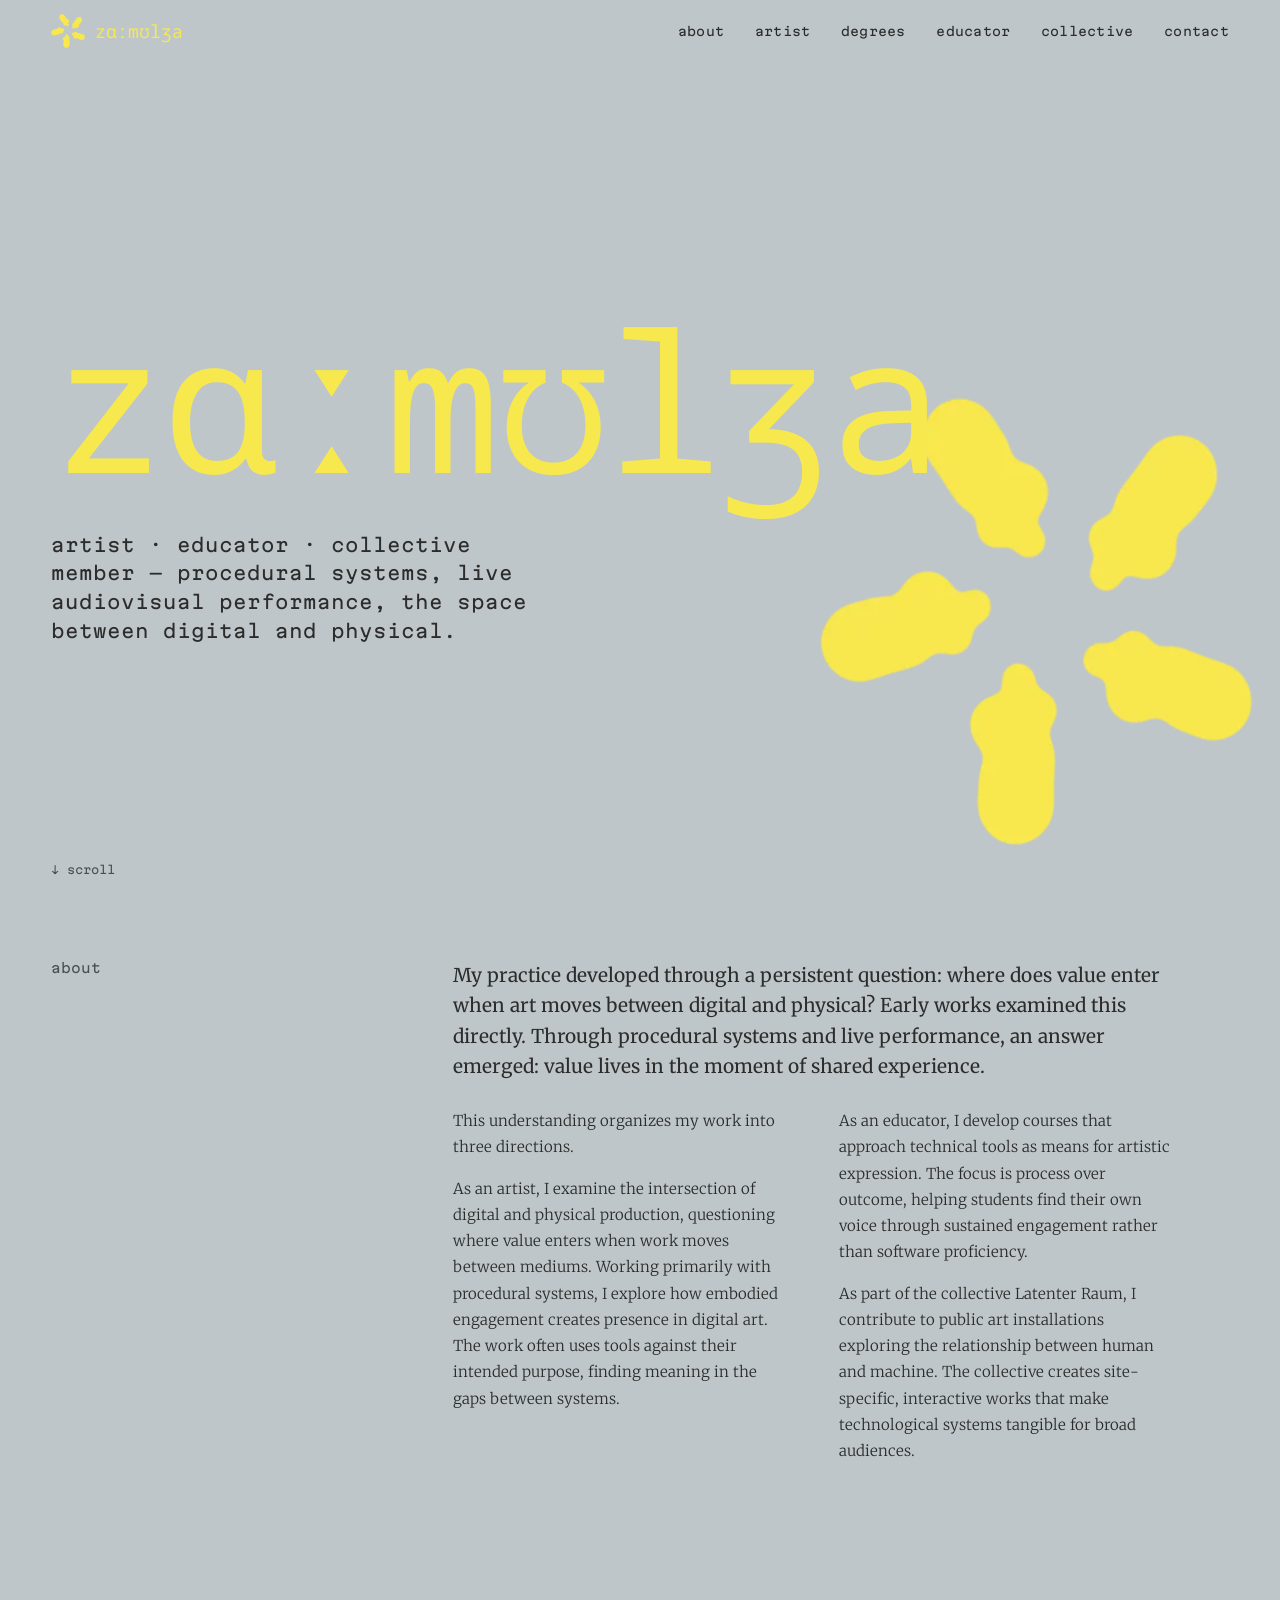
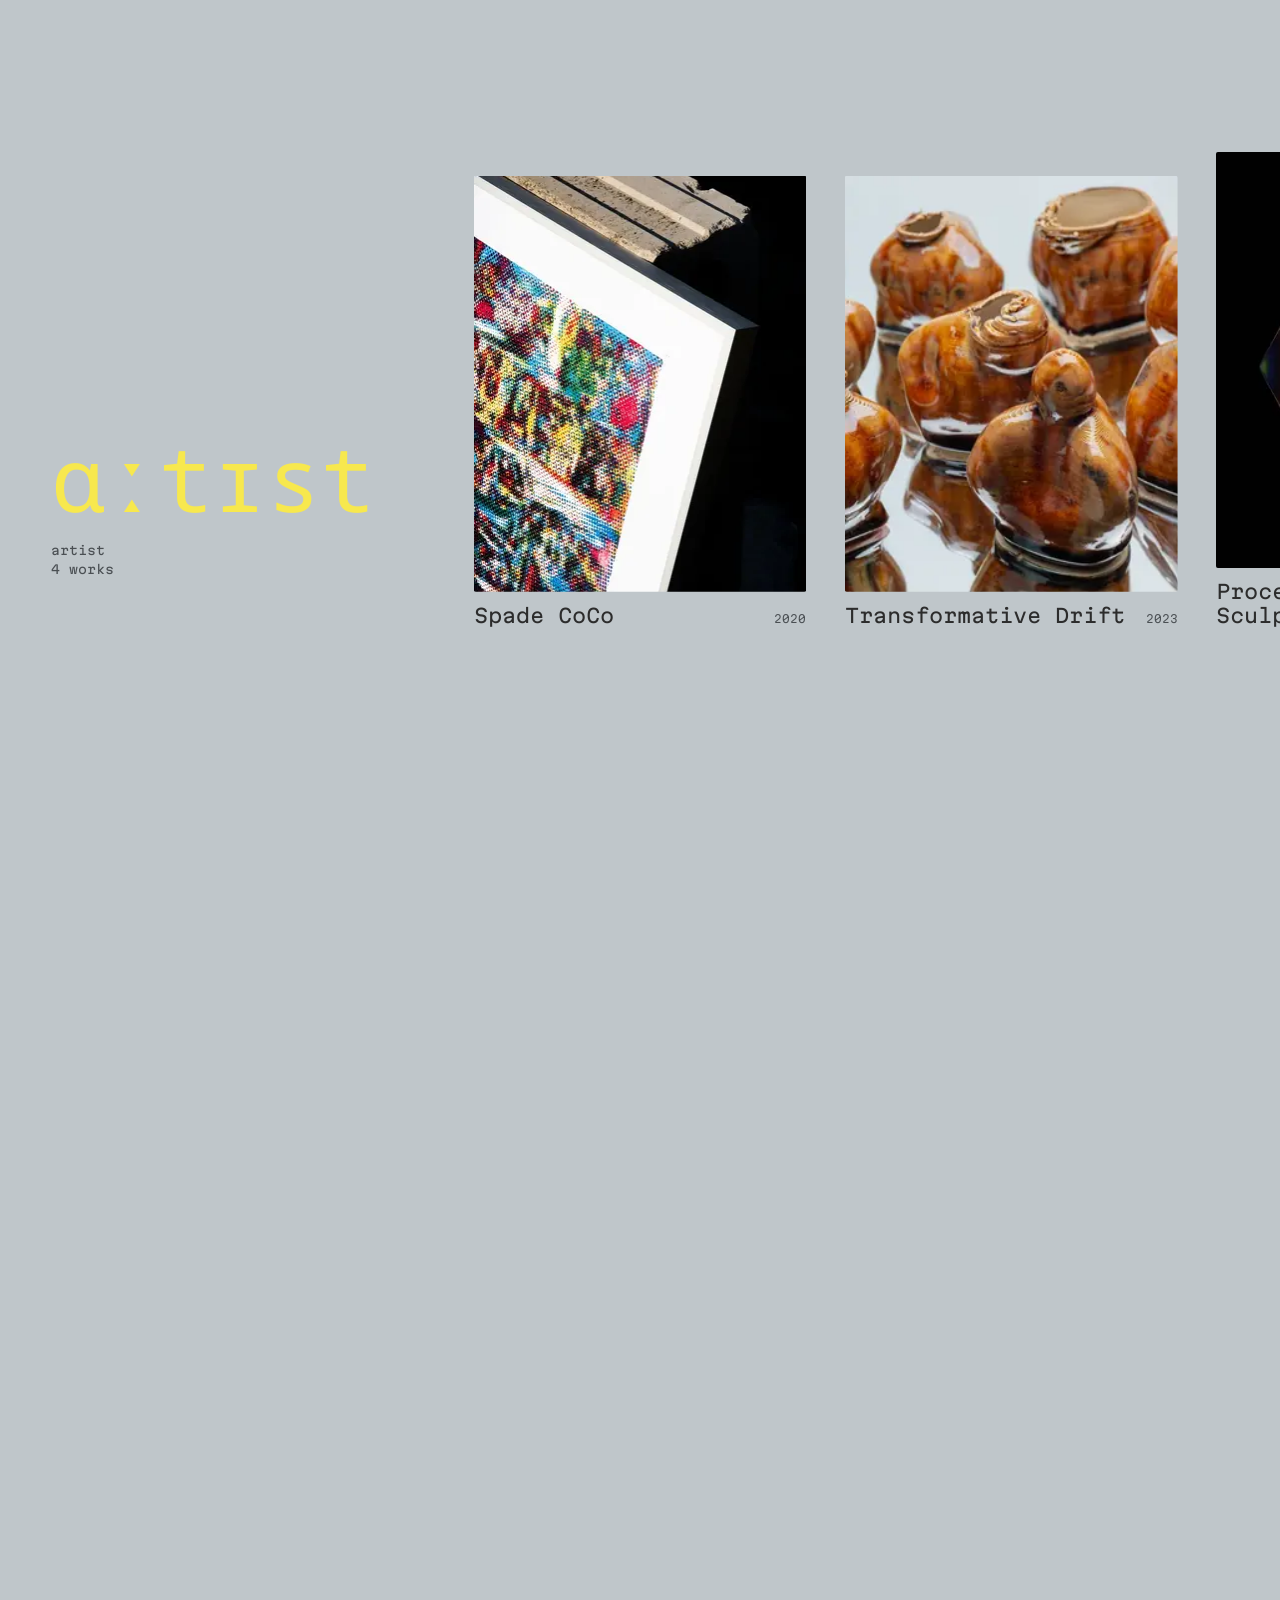
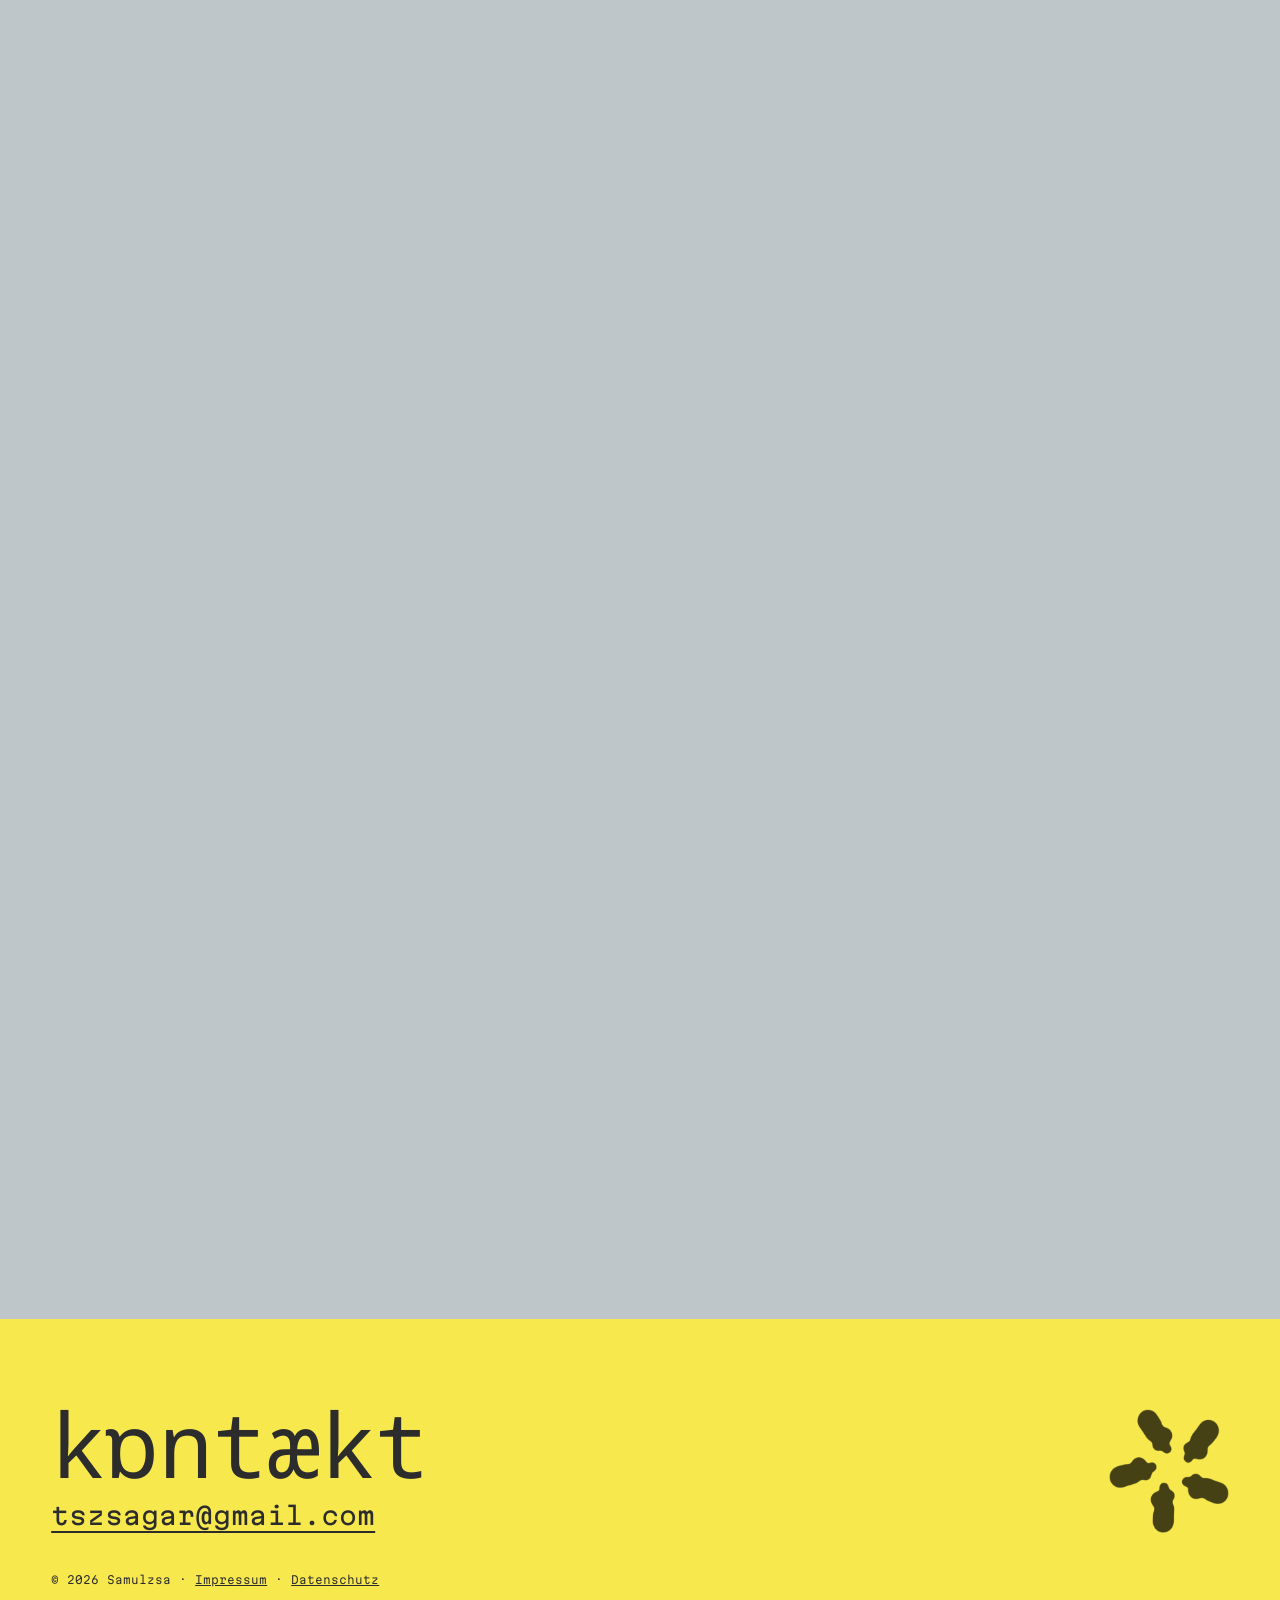
==== commit 72966c1f: "Sliding project track, project overlay, wider-screen layout fixes Co-Authored-By: Claude Opus 5.5 <n" ====
--- a/index.html
+++ b/index.html
@@ -28,111 +28,293 @@
   <h2>about</h2>
   <div class="cols"><p>My practice developed through a persistent question: where does value enter when art moves between digital and physical? Early works examined this directly. Through procedural systems and live performance, an answer emerged: value lives in the moment of shared experience.</p><p>This understanding organizes my work into three directions.</p><p>As an artist, I examine the intersection of digital and physical production, questioning where value enters when work moves between mediums. Working primarily with procedural systems, I explore how embodied engagement creates presence in digital art. The work often uses tools against their intended purpose, finding meaning in the gaps between systems.</p><p>As an educator, I develop courses that approach technical tools as means for artistic expression. The focus is process over outcome, helping students find their own voice through sustained engagement rather than software proficiency.</p><p>As part of the collective Latenter Raum, I contribute to public art installations exploring the relationship between human and machine. The collective creates site-specific, interactive works that make technological systems tangible for broad audiences.</p></div>
 </section>
-<section class="section" id="artist">
-  <div class="section-head"><h2>ɑːtɪst</h2><p>artist — 4 works</p></div>
-  <div class="grid">
-    <a class="card reveal" href="projects/spade-coco.html">
-      <div class="media"><span class="tag">laser-engraved woodcut prints</span>
-        <img src="images/spade-coco/01-sm.webp" srcset="images/spade-coco/01-xs.webp 500w, images/spade-coco/01-sm.webp 900w, images/spade-coco/01.webp 2000w" sizes="(max-width: 700px) 92vw, (max-width: 860px) 46vw, 360px" alt="Spade CoCo" loading="lazy">
-        <img class="alt" src="images/spade-coco/02-sm.webp" srcset="images/spade-coco/02-xs.webp 500w, images/spade-coco/02-sm.webp 900w, images/spade-coco/02.webp 2000w" sizes="(max-width: 700px) 92vw, (max-width: 860px) 46vw, 360px" alt="" loading="lazy">
-      </div>
-      <div class="label"><h3>Spade CoCo</h3><span class="year">2020</span></div>
-    </a>
-    <a class="card reveal" href="projects/transformative-drift.html">
-      <div class="media"><span class="tag">3D-printed clay sculptures</span>
-        <img src="images/transformative-drift/01-sm.webp" srcset="images/transformative-drift/01-xs.webp 500w, images/transformative-drift/01-sm.webp 900w, images/transformative-drift/01.webp 2000w" sizes="(max-width: 700px) 92vw, (max-width: 860px) 46vw, 360px" alt="Transformative Drift" loading="lazy">
-        <img class="alt" src="images/transformative-drift/02-sm.webp" srcset="images/transformative-drift/02-xs.webp 500w, images/transformative-drift/02-sm.webp 900w, images/transformative-drift/02.webp 2000w" sizes="(max-width: 700px) 92vw, (max-width: 860px) 46vw, 360px" alt="" loading="lazy">
-      </div>
-      <div class="label"><h3>Transformative Drift</h3><span class="year">2023</span></div>
-    </a>
-    <a class="card reveal" href="projects/procedural-sculptures.html">
-      <div class="media"><span class="tag">procedural 3D animation</span>
-        <img src="images/procedural-sculptures/01-sm.webp" srcset="images/procedural-sculptures/01-xs.webp 500w, images/procedural-sculptures/01-sm.webp 900w, images/procedural-sculptures/01.webp 2000w" sizes="(max-width: 700px) 92vw, (max-width: 860px) 46vw, 360px" alt="Procedural Sculptures" loading="lazy">
-        <img class="alt" src="images/procedural-sculptures/02-sm.webp" srcset="images/procedural-sculptures/02-xs.webp 500w, images/procedural-sculptures/02-sm.webp 900w, images/procedural-sculptures/02.webp 2000w" sizes="(max-width: 700px) 92vw, (max-width: 860px) 46vw, 360px" alt="" loading="lazy">
-      </div>
-      <div class="label"><h3>Procedural Sculptures</h3><span class="year">2022 – 2024</span></div>
-    </a>
-    <a class="card reveal" href="projects/jonzs.html">
-      <div class="media"><span class="tag">live DJ/VJ duo</span>
-        <img src="images/jonzs/01-sm.webp" srcset="images/jonzs/01-xs.webp 500w, images/jonzs/01-sm.webp 900w, images/jonzs/01.webp 2000w" sizes="(max-width: 700px) 92vw, (max-width: 860px) 46vw, 360px" alt="Jonzs" loading="lazy">
-        <img class="alt" src="images/jonzs/02-sm.webp" srcset="images/jonzs/02-xs.webp 500w, images/jonzs/02-sm.webp 900w, images/jonzs/02.webp 2000w" sizes="(max-width: 700px) 92vw, (max-width: 860px) 46vw, 360px" alt="" loading="lazy">
-      </div>
-      <div class="label"><h3>Jonzs</h3><span class="year">since 2025</span></div>
-    </a>
+<section class="works" id="works">
+  <div class="pin">
+    <div class="track">
+      <div class="panel" id="artist"><h2>ɑːtɪst</h2><p>artist<br>4 works</p></div>
+      <a class="card" href="#/spade-coco">
+        <div class="media"><span class="tag">laser-engraved woodcut prints</span>
+          <img src="images/spade-coco/01-sm.webp" srcset="images/spade-coco/01-xs.webp 500w, images/spade-coco/01-sm.webp 900w, images/spade-coco/01.webp 2000w" sizes="(max-width: 700px) 70vw, 400px" alt="Spade CoCo" loading="lazy">
+          <img class="alt" src="images/spade-coco/02-sm.webp" srcset="images/spade-coco/02-xs.webp 500w, images/spade-coco/02-sm.webp 900w, images/spade-coco/02.webp 2000w" sizes="(max-width: 700px) 70vw, 400px" alt="" loading="lazy">
+        </div>
+        <div class="label"><h3>Spade CoCo</h3><span class="year">2020</span></div>
+      </a>
+      <a class="card" href="#/transformative-drift">
+        <div class="media"><span class="tag">3D-printed clay sculptures</span>
+          <img src="images/transformative-drift/01-sm.webp" srcset="images/transformative-drift/01-xs.webp 500w, images/transformative-drift/01-sm.webp 900w, images/transformative-drift/01.webp 2000w" sizes="(max-width: 700px) 70vw, 400px" alt="Transformative Drift" loading="lazy">
+          <img class="alt" src="images/transformative-drift/02-sm.webp" srcset="images/transformative-drift/02-xs.webp 500w, images/transformative-drift/02-sm.webp 900w, images/transformative-drift/02.webp 2000w" sizes="(max-width: 700px) 70vw, 400px" alt="" loading="lazy">
+        </div>
+        <div class="label"><h3>Transformative Drift</h3><span class="year">2023</span></div>
+      </a>
+      <a class="card" href="#/procedural-sculptures">
+        <div class="media"><span class="tag">procedural 3D animation</span>
+          <img src="images/procedural-sculptures/01-sm.webp" srcset="images/procedural-sculptures/01-xs.webp 500w, images/procedural-sculptures/01-sm.webp 900w, images/procedural-sculptures/01.webp 2000w" sizes="(max-width: 700px) 70vw, 400px" alt="Procedural Sculptures" loading="lazy">
+          <img class="alt" src="images/procedural-sculptures/02-sm.webp" srcset="images/procedural-sculptures/02-xs.webp 500w, images/procedural-sculptures/02-sm.webp 900w, images/procedural-sculptures/02.webp 2000w" sizes="(max-width: 700px) 70vw, 400px" alt="" loading="lazy">
+        </div>
+        <div class="label"><h3>Procedural Sculptures</h3><span class="year">2022 – 2024</span></div>
+      </a>
+      <a class="card" href="#/jonzs">
+        <div class="media"><span class="tag">live DJ/VJ duo</span>
+          <img src="images/jonzs/01-sm.webp" srcset="images/jonzs/01-xs.webp 500w, images/jonzs/01-sm.webp 900w, images/jonzs/01.webp 2000w" sizes="(max-width: 700px) 70vw, 400px" alt="Jonzs" loading="lazy">
+          <img class="alt" src="images/jonzs/02-sm.webp" srcset="images/jonzs/02-xs.webp 500w, images/jonzs/02-sm.webp 900w, images/jonzs/02.webp 2000w" sizes="(max-width: 700px) 70vw, 400px" alt="" loading="lazy">
+        </div>
+        <div class="label"><h3>Jonzs</h3><span class="year">since 2025</span></div>
+      </a>
+      <div class="panel" id="degrees"><h2>dɪˈɡriːz</h2><p>degrees<br>2 works</p></div>
+      <a class="card" href="#/space-for-digital-visual-research">
+        <div class="media"><span class="tag">bachelor thesis · interactive objects</span>
+          <img src="images/space-for-digital-visual-research/01-sm.webp" srcset="images/space-for-digital-visual-research/01-xs.webp 500w, images/space-for-digital-visual-research/01-sm.webp 900w, images/space-for-digital-visual-research/01.webp 2000w" sizes="(max-width: 700px) 70vw, 400px" alt="Space for Digital Visual Research" loading="lazy">
+          <img class="alt" src="images/space-for-digital-visual-research/02-sm.webp" srcset="images/space-for-digital-visual-research/02-xs.webp 500w, images/space-for-digital-visual-research/02-sm.webp 900w, images/space-for-digital-visual-research/02.webp 2000w" sizes="(max-width: 700px) 70vw, 400px" alt="" loading="lazy">
+        </div>
+        <div class="label"><h3>Space for Digital Visual Research</h3><span class="year">2023</span></div>
+      </a>
+      <a class="card" href="#/visual-instruments">
+        <div class="media"><span class="tag">master thesis · live visuals</span>
+          <img src="images/visual-instruments/01-sm.webp" srcset="images/visual-instruments/01-xs.webp 500w, images/visual-instruments/01-sm.webp 900w, images/visual-instruments/01.webp 2000w" sizes="(max-width: 700px) 70vw, 400px" alt="Visual Instruments" loading="lazy">
+          <img class="alt" src="images/visual-instruments/02-sm.webp" srcset="images/visual-instruments/02-xs.webp 500w, images/visual-instruments/02-sm.webp 900w, images/visual-instruments/02.webp 2000w" sizes="(max-width: 700px) 70vw, 400px" alt="" loading="lazy">
+        </div>
+        <div class="label"><h3>Visual Instruments</h3><span class="year">2025</span></div>
+      </a>
+      <div class="panel" id="educator"><h2>ɛdjʊkeɪtə</h2><p>educator<br>3 works</p></div>
+      <a class="card" href="#/visual-exploration-fundamentals">
+        <div class="media"><span class="tag">course · Blender</span>
+          <img src="images/visual-exploration-fundamentals/01-sm.webp" srcset="images/visual-exploration-fundamentals/01-xs.webp 500w, images/visual-exploration-fundamentals/01-sm.webp 900w, images/visual-exploration-fundamentals/01.webp 2000w" sizes="(max-width: 700px) 70vw, 400px" alt="Visual Exploration Fundamentals" loading="lazy">
+          <img class="alt" src="images/visual-exploration-fundamentals/02-sm.webp" srcset="images/visual-exploration-fundamentals/02-xs.webp 500w, images/visual-exploration-fundamentals/02-sm.webp 900w, images/visual-exploration-fundamentals/02.webp 2000w" sizes="(max-width: 700px) 70vw, 400px" alt="" loading="lazy">
+        </div>
+        <div class="label"><h3>Visual Exploration Fundamentals</h3><span class="year">2023</span></div>
+      </a>
+      <a class="card" href="#/bildet-banden">
+        <div class="media"><span class="tag">course · live AV festival set</span>
+          <img src="images/bildet-banden/01-sm.webp" srcset="images/bildet-banden/01-xs.webp 500w, images/bildet-banden/01-sm.webp 900w, images/bildet-banden/01.webp 2000w" sizes="(max-width: 700px) 70vw, 400px" alt="Bildet Banden" loading="lazy">
+          <img class="alt" src="images/bildet-banden/02-sm.webp" srcset="images/bildet-banden/02-xs.webp 500w, images/bildet-banden/02-sm.webp 900w, images/bildet-banden/02.webp 2000w" sizes="(max-width: 700px) 70vw, 400px" alt="" loading="lazy">
+        </div>
+        <div class="label"><h3>Bildet Banden</h3><span class="year">2024</span></div>
+      </a>
+      <a class="card" href="#/touchdesigner">
+        <div class="media"><span class="tag">freelance course · TouchDesigner</span>
+          <img src="images/touchdesigner/01-sm.webp" srcset="images/touchdesigner/01-xs.webp 500w, images/touchdesigner/01-sm.webp 900w, images/touchdesigner/01.webp 2000w" sizes="(max-width: 700px) 70vw, 400px" alt="Touchdesigner" loading="lazy">
+          <img class="alt" src="images/touchdesigner/02-sm.webp" srcset="images/touchdesigner/02-xs.webp 500w, images/touchdesigner/02-sm.webp 900w, images/touchdesigner/02.webp 2000w" sizes="(max-width: 700px) 70vw, 400px" alt="" loading="lazy">
+        </div>
+        <div class="label"><h3>Touchdesigner</h3><span class="year">2026</span></div>
+      </a>
+      <div class="panel" id="collective"><h2>kəˈlɛktɪv</h2><p>collective · Latenter Raum<br>3 works</p></div>
+      <a class="card" href="#/deep-redux">
+        <div class="media"><span class="tag">projection mapping · Genius Loci Weimar</span>
+          <img src="images/deep-redux/01-sm.webp" srcset="images/deep-redux/01-xs.webp 500w, images/deep-redux/01-sm.webp 900w, images/deep-redux/01.webp 2000w" sizes="(max-width: 700px) 70vw, 400px" alt="Deep.Redux" loading="lazy">
+          <img class="alt" src="images/deep-redux/02-sm.webp" srcset="images/deep-redux/02-xs.webp 500w, images/deep-redux/02-sm.webp 900w, images/deep-redux/02.webp 2000w" sizes="(max-width: 700px) 70vw, 400px" alt="" loading="lazy">
+        </div>
+        <div class="label"><h3>Deep.Redux</h3><span class="year">2023</span></div>
+      </a>
+      <a class="card" href="#/convergence-corridor">
+        <div class="media"><span class="tag">light installation · Licht.Wege Kassel</span>
+          <img src="images/convergence-corridor/01-sm.webp" srcset="images/convergence-corridor/01-xs.webp 500w, images/convergence-corridor/01-sm.webp 900w, images/convergence-corridor/01.webp 2000w" sizes="(max-width: 700px) 70vw, 400px" alt="Convergence Corridor" loading="lazy">
+          <img class="alt" src="images/convergence-corridor/02-sm.webp" srcset="images/convergence-corridor/02-xs.webp 500w, images/convergence-corridor/02-sm.webp 900w, images/convergence-corridor/02.webp 2000w" sizes="(max-width: 700px) 70vw, 400px" alt="" loading="lazy">
+        </div>
+        <div class="label"><h3>Convergence Corridor</h3><span class="year">2024</span></div>
+      </a>
+      <a class="card" href="#/kontakt">
+        <div class="media"><span class="tag">interactive installation · Biennale Schwabach</span>
+          <img src="images/kontakt/01-sm.webp" srcset="images/kontakt/01-xs.webp 500w, images/kontakt/01-sm.webp 900w, images/kontakt/01.webp 2000w" sizes="(max-width: 700px) 70vw, 400px" alt="Kontakt" loading="lazy">
+          <img class="alt" src="images/kontakt/02-sm.webp" srcset="images/kontakt/02-xs.webp 500w, images/kontakt/02-sm.webp 900w, images/kontakt/02.webp 2000w" sizes="(max-width: 700px) 70vw, 400px" alt="" loading="lazy">
+        </div>
+        <div class="label"><h3>Kontakt</h3><span class="year">2023</span></div>
+      </a>
+    </div>
   </div>
 </section>
-<section class="section" id="degrees">
-  <div class="section-head"><h2>dɪˈɡriːz</h2><p>degrees — 2 works</p></div>
-  <div class="grid">
-    <a class="card reveal" href="projects/space-for-digital-visual-research.html">
-      <div class="media"><span class="tag">bachelor thesis · interactive objects</span>
-        <img src="images/space-for-digital-visual-research/01-sm.webp" srcset="images/space-for-digital-visual-research/01-xs.webp 500w, images/space-for-digital-visual-research/01-sm.webp 900w, images/space-for-digital-visual-research/01.webp 2000w" sizes="(max-width: 700px) 92vw, (max-width: 860px) 46vw, 360px" alt="Space for Digital Visual Research" loading="lazy">
-        <img class="alt" src="images/space-for-digital-visual-research/02-sm.webp" srcset="images/space-for-digital-visual-research/02-xs.webp 500w, images/space-for-digital-visual-research/02-sm.webp 900w, images/space-for-digital-visual-research/02.webp 2000w" sizes="(max-width: 700px) 92vw, (max-width: 860px) 46vw, 360px" alt="" loading="lazy">
-      </div>
-      <div class="label"><h3>Space for Digital Visual Research</h3><span class="year">2023</span></div>
-    </a>
-    <a class="card reveal" href="projects/visual-instruments.html">
-      <div class="media"><span class="tag">master thesis · live visuals</span>
-        <img src="images/visual-instruments/01-sm.webp" srcset="images/visual-instruments/01-xs.webp 500w, images/visual-instruments/01-sm.webp 900w, images/visual-instruments/01.webp 2000w" sizes="(max-width: 700px) 92vw, (max-width: 860px) 46vw, 360px" alt="Visual Instruments" loading="lazy">
-        <img class="alt" src="images/visual-instruments/02-sm.webp" srcset="images/visual-instruments/02-xs.webp 500w, images/visual-instruments/02-sm.webp 900w, images/visual-instruments/02.webp 2000w" sizes="(max-width: 700px) 92vw, (max-width: 860px) 46vw, 360px" alt="" loading="lazy">
-      </div>
-      <div class="label"><h3>Visual Instruments</h3><span class="year">2025</span></div>
-    </a>
-  </div>
-</section>
-<section class="section" id="educator">
-  <div class="section-head"><h2>ɛdjʊkeɪtə</h2><p>educator — 3 works</p></div>
-  <div class="grid">
-    <a class="card reveal" href="projects/visual-exploration-fundamentals.html">
-      <div class="media"><span class="tag">course · Blender</span>
-        <img src="images/visual-exploration-fundamentals/01-sm.webp" srcset="images/visual-exploration-fundamentals/01-xs.webp 500w, images/visual-exploration-fundamentals/01-sm.webp 900w, images/visual-exploration-fundamentals/01.webp 2000w" sizes="(max-width: 700px) 92vw, (max-width: 860px) 46vw, 360px" alt="Visual Exploration Fundamentals" loading="lazy">
-        <img class="alt" src="images/visual-exploration-fundamentals/02-sm.webp" srcset="images/visual-exploration-fundamentals/02-xs.webp 500w, images/visual-exploration-fundamentals/02-sm.webp 900w, images/visual-exploration-fundamentals/02.webp 2000w" sizes="(max-width: 700px) 92vw, (max-width: 860px) 46vw, 360px" alt="" loading="lazy">
-      </div>
-      <div class="label"><h3>Visual Exploration Fundamentals</h3><span class="year">2023</span></div>
-    </a>
-    <a class="card reveal" href="projects/bildet-banden.html">
-      <div class="media"><span class="tag">course · live AV festival set</span>
-        <img src="images/bildet-banden/01-sm.webp" srcset="images/bildet-banden/01-xs.webp 500w, images/bildet-banden/01-sm.webp 900w, images/bildet-banden/01.webp 2000w" sizes="(max-width: 700px) 92vw, (max-width: 860px) 46vw, 360px" alt="Bildet Banden" loading="lazy">
-        <img class="alt" src="images/bildet-banden/02-sm.webp" srcset="images/bildet-banden/02-xs.webp 500w, images/bildet-banden/02-sm.webp 900w, images/bildet-banden/02.webp 2000w" sizes="(max-width: 700px) 92vw, (max-width: 860px) 46vw, 360px" alt="" loading="lazy">
-      </div>
-      <div class="label"><h3>Bildet Banden</h3><span class="year">2024</span></div>
-    </a>
-    <a class="card reveal" href="projects/touchdesigner.html">
-      <div class="media"><span class="tag">freelance course · TouchDesigner</span>
-        <img src="images/touchdesigner/01-sm.webp" srcset="images/touchdesigner/01-xs.webp 500w, images/touchdesigner/01-sm.webp 900w, images/touchdesigner/01.webp 2000w" sizes="(max-width: 700px) 92vw, (max-width: 860px) 46vw, 360px" alt="Touchdesigner" loading="lazy">
-        <img class="alt" src="images/touchdesigner/02-sm.webp" srcset="images/touchdesigner/02-xs.webp 500w, images/touchdesigner/02-sm.webp 900w, images/touchdesigner/02.webp 2000w" sizes="(max-width: 700px) 92vw, (max-width: 860px) 46vw, 360px" alt="" loading="lazy">
-      </div>
-      <div class="label"><h3>Touchdesigner</h3><span class="year">2026</span></div>
-    </a>
-  </div>
-</section>
-<section class="section" id="collective">
-  <div class="section-head"><h2>kəˈlɛktɪv</h2><p>collective · Latenter Raum — 3 works</p></div>
-  <div class="grid">
-    <a class="card reveal" href="projects/deep-redux.html">
-      <div class="media"><span class="tag">projection mapping · Genius Loci Weimar</span>
-        <img src="images/deep-redux/01-sm.webp" srcset="images/deep-redux/01-xs.webp 500w, images/deep-redux/01-sm.webp 900w, images/deep-redux/01.webp 2000w" sizes="(max-width: 700px) 92vw, (max-width: 860px) 46vw, 360px" alt="Deep.Redux" loading="lazy">
-        <img class="alt" src="images/deep-redux/02-sm.webp" srcset="images/deep-redux/02-xs.webp 500w, images/deep-redux/02-sm.webp 900w, images/deep-redux/02.webp 2000w" sizes="(max-width: 700px) 92vw, (max-width: 860px) 46vw, 360px" alt="" loading="lazy">
-      </div>
-      <div class="label"><h3>Deep.Redux</h3><span class="year">2023</span></div>
-    </a>
-    <a class="card reveal" href="projects/convergence-corridor.html">
-      <div class="media"><span class="tag">light installation · Licht.Wege Kassel</span>
-        <img src="images/convergence-corridor/01-sm.webp" srcset="images/convergence-corridor/01-xs.webp 500w, images/convergence-corridor/01-sm.webp 900w, images/convergence-corridor/01.webp 2000w" sizes="(max-width: 700px) 92vw, (max-width: 860px) 46vw, 360px" alt="Convergence Corridor" loading="lazy">
-        <img class="alt" src="images/convergence-corridor/02-sm.webp" srcset="images/convergence-corridor/02-xs.webp 500w, images/convergence-corridor/02-sm.webp 900w, images/convergence-corridor/02.webp 2000w" sizes="(max-width: 700px) 92vw, (max-width: 860px) 46vw, 360px" alt="" loading="lazy">
-      </div>
-      <div class="label"><h3>Convergence Corridor</h3><span class="year">2024</span></div>
-    </a>
-    <a class="card reveal" href="projects/kontakt.html">
-      <div class="media"><span class="tag">interactive installation · Biennale Schwabach</span>
-        <img src="images/kontakt/01-sm.webp" srcset="images/kontakt/01-xs.webp 500w, images/kontakt/01-sm.webp 900w, images/kontakt/01.webp 2000w" sizes="(max-width: 700px) 92vw, (max-width: 860px) 46vw, 360px" alt="Kontakt" loading="lazy">
-        <img class="alt" src="images/kontakt/02-sm.webp" srcset="images/kontakt/02-xs.webp 500w, images/kontakt/02-sm.webp 900w, images/kontakt/02.webp 2000w" sizes="(max-width: 700px) 92vw, (max-width: 860px) 46vw, 360px" alt="" loading="lazy">
-      </div>
-      <div class="label"><h3>Kontakt</h3><span class="year">2023</span></div>
-    </a>
-  </div>
-</section>
 </main>
+<template id="p-spade-coco">
+<section class="project-head">
+  <p class="kicker">artist</p>
+  <h1>Spade CoCo</h1>
+  
+  <div class="meta"><span>2020</span></div>
+</section>
+<section class="project-body">
+  <div class="text"><p>The work uses SPADE-COCO, an early semantic image synthesis model that interpreted color-coded input as object classes. Source material consisted of children’s drawings, fed through the system, their naive color choices were misread as landscape elements, furniture, organic forms. The outputs carried an accidental dreamlike quality, emerging from the gap between intended mark and machine interpretation.</p><p>These images were translated into physical prints through a deliberately contradictory process. Halftone rasters, a technique developed for industrial mass reproduction, addressed low resolution of AI models of the time, while introducing a visual language associated with print media. The plates were laser-engraved into wood, then hand-pressed as CMYK separations.</p><p>The method is legible as craft while containing none of its traditional gestures. The hand never touched the plate. The wood grain reads as warmth and authenticity, but the cutting was mechanical. What appears as artisanal process is entirely mediated.</p><p>The digital images existed before any of this. The creative act, selecting the drawings, running the model, recognizing something worth keeping, happened on screen. The physical translation added labor and material but no additional artistic decision.</p><p>Yet the prints were received differently. The question embedded in the work is not rhetorical: where does value actually enter?</p></div>
+  <div class="gallery"><button data-full="images/spade-coco/01.webp" aria-label="Enlarge image 1"><img src="images/spade-coco/01-sm.webp" alt="Spade CoCo — image 1" loading="lazy" width="1000" height="1501"></button><button data-full="images/spade-coco/02.webp" aria-label="Enlarge image 2"><img src="images/spade-coco/02-sm.webp" alt="Spade CoCo — image 2" loading="lazy" width="1237" height="1856"></button><button data-full="images/spade-coco/03.webp" aria-label="Enlarge image 3"><img src="images/spade-coco/03-sm.webp" alt="Spade CoCo — image 3" loading="lazy" width="1392" height="928"></button></div>
+</section>
+<nav class="pager">
+  <a class="prev" href="#/kontakt"><span>← previous</span><strong>Kontakt</strong></a>
+  <a class="next" href="#/transformative-drift"><span>next →</span><strong>Transformative Drift</strong></a>
+</nav>
+</template>
+<template id="p-transformative-drift">
+<section class="project-head">
+  <p class="kicker">artist</p>
+  <h1>Transformative Drift</h1>
+  
+  <div class="meta"><span>2023</span></div>
+</section>
+<section class="project-body">
+  <div class="text"><p>The sculptures originate from an iterative digital process: text-to-image generation fed back through image-to-3D conversion, each cycle accumulating distortion until the forms drift beyond recognition. The endpoint was determined by material. When geometry exceeded what clay printing could structurally support, the process stopped.</p><p>Clay carries associations of craft, organicism, the hand. But the production here involved none of that. The forms were generated algorithmically, the printing mechanical. What reads as artisanal warmth is entirely mediated.</p><p>Timur Si-Qin’s position on materiality informed the work: even seemingly immaterial things, a poem, an algorithm, a 3D file, possess materiality because they affect their environment. By this logic, the digital forms already held material presence before any physical translation occurred.</p><p>And yet they were printed. The question the work poses to itself: if the digital is already material, why make it physical? The answer isn’t resolution. It’s demonstration. The clay objects are received differently than the files they came from. They enter rooms, occupy space, get called sculpture. The same forms, the same decisions, the same authorship. But now legible to systems that struggle to value what remains on screen.</p><p>The printing doesn’t add meaning. It makes existing meaning visible to those who couldn’t see it before.</p></div>
+  <div class="gallery"><button data-full="images/transformative-drift/01.webp" aria-label="Enlarge image 1"><img src="images/transformative-drift/01-sm.webp" alt="Transformative Drift — image 1" loading="lazy" width="900" height="600"></button><button data-full="images/transformative-drift/02.webp" aria-label="Enlarge image 2"><img src="images/transformative-drift/02-sm.webp" alt="Transformative Drift — image 2" loading="lazy" width="800" height="600"></button></div>
+</section>
+<nav class="pager">
+  <a class="prev" href="#/spade-coco"><span>← previous</span><strong>Spade CoCo</strong></a>
+  <a class="next" href="#/procedural-sculptures"><span>next →</span><strong>Procedural Sculptures</strong></a>
+</nav>
+</template>
+<template id="p-procedural-sculptures">
+<section class="project-head">
+  <p class="kicker">artist</p>
+  <h1>Procedural Sculptures</h1>
+  
+  <div class="meta"><span>2022 – 2024</span></div>
+</section>
+<section class="project-body">
+  <div class="text"><p>These works exist because of curiosity. Digital space offers what physical sculpture cannot: freedom from material constraint, from gravity, from cost. Forms can float, intersect, repeat at scales that would be impossible to fabricate. This freedom is not escape from sculptural thinking but an extension of it.</p><p>The process is procedural. Geometric shapes enter systems that composite them in space, generating iterations faster than deliberate construction would allow. From these outputs, selection happens intuitively. Some forms speak, most don’t. The system proposes, the eye decides.</p><p>Movement entered here. Before this work, my practice was static. These videos and loops became a space for discovering what motion adds to form: rhythm, weight, transformation over time. Rendered frame by frame, not yet real-time. That would come later and change everything again.</p><p>To some these read as simple 3D visuals. To me they carry the same charge as sculptural exploration, extended through color and time. They don’t critique, don’t position themselves against anything. They exist because making them felt necessary.</p></div>
+  <div class="gallery"><button data-full="images/procedural-sculptures/01.webp" aria-label="Enlarge image 1"><img src="images/procedural-sculptures/01-sm.webp" alt="Procedural Sculptures — image 1" loading="lazy" width="1381" height="2000"></button><button data-full="images/procedural-sculptures/02.webp" aria-label="Enlarge image 2"><img src="images/procedural-sculptures/02-sm.webp" alt="Procedural Sculptures — image 2" loading="lazy" width="1059" height="1500"></button><button data-full="images/procedural-sculptures/03.webp" aria-label="Enlarge image 3"><img src="images/procedural-sculptures/03-sm.webp" alt="Procedural Sculptures — image 3" loading="lazy" width="1240" height="1748"></button><button data-full="images/procedural-sculptures/04.webp" aria-label="Enlarge image 4"><img src="images/procedural-sculptures/04-sm.webp" alt="Procedural Sculptures — image 4" loading="lazy" width="1090" height="1090"></button><button data-full="images/procedural-sculptures/05.webp" aria-label="Enlarge image 5"><img src="images/procedural-sculptures/05-sm.webp" alt="Procedural Sculptures — image 5" loading="lazy" width="1080" height="1920"></button></div>
+</section>
+<nav class="pager">
+  <a class="prev" href="#/transformative-drift"><span>← previous</span><strong>Transformative Drift</strong></a>
+  <a class="next" href="#/jonzs"><span>next →</span><strong>Jonzs</strong></a>
+</nav>
+</template>
+<template id="p-jonzs">
+<section class="project-head">
+  <p class="kicker">artist</p>
+  <h1>Jonzs</h1>
+  
+  <div class="meta"><span>DJ/VJ duo</span><span>since 2025</span></div>
+</section>
+<section class="project-body">
+  <div class="text"><p>Earlier work led me to discover what motion adds to form. But those explorations remained prerendered, frame by frame. Real-time opened different possibilities.</p><p>Through years of questioning where value enters art, I arrived at an answer that feels true: shared experience. Unrepeatable moments where artist and audience inhabit the same time, the same space, the same unfolding.</p><p>Traditional VJing has largely disappeared from regular club contexts, relocated to festival stages where it functions as background enhancement rather than primary artistic experience. At the same time, audiovisual performance has established itself in art institutions but remains inaccessible to broader audiences despite increasing artistic sophistication. This separation creates a cultural gap. Art becomes increasingly institutionalized while club culture loses access to experimental aesthetic experiences that could transform ordinary social spaces into sites of collective meaning-making.</p><p>Jonzs tries to counter this. We perform as a DJ/VJ duo where both artists remain visible on stage, creating a unified aesthetic experience through genuine live collaboration. Our performances combine the accessibility of regular live sets with the artistic depth of audiovisual performance.</p><p>Both music and visuals are played live, reacting to each other in real time. Rather than relying on algorithmic audio-reactivity or automated systems, the dynamic emerges from artistic intuition. Two performers listening, responding, shaping a shared moment.</p></div>
+  <div class="gallery"><button data-full="images/jonzs/01.webp" aria-label="Enlarge image 1"><img src="images/jonzs/01-sm.webp" alt="Jonzs — image 1" loading="lazy" width="2000" height="1334"></button><button data-full="images/jonzs/02.webp" aria-label="Enlarge image 2"><img src="images/jonzs/02-sm.webp" alt="Jonzs — image 2" loading="lazy" width="2000" height="1334"></button><button data-full="images/jonzs/03.webp" aria-label="Enlarge image 3"><img src="images/jonzs/03-sm.webp" alt="Jonzs — image 3" loading="lazy" width="2000" height="1334"></button><button data-full="images/jonzs/04.webp" aria-label="Enlarge image 4"><img src="images/jonzs/04-sm.webp" alt="Jonzs — image 4" loading="lazy" width="2000" height="1334"></button><button data-full="images/jonzs/05.webp" aria-label="Enlarge image 5"><img src="images/jonzs/05-sm.webp" alt="Jonzs — image 5" loading="lazy" width="1920" height="1080"></button></div>
+</section>
+<nav class="pager">
+  <a class="prev" href="#/procedural-sculptures"><span>← previous</span><strong>Procedural Sculptures</strong></a>
+  <a class="next" href="#/space-for-digital-visual-research"><span>next →</span><strong>Space for Digital Visual Research</strong></a>
+</nav>
+</template>
+<template id="p-space-for-digital-visual-research">
+<section class="project-head">
+  <p class="kicker">degrees</p>
+  <h1>Space for Digital Visual Research</h1>
+  
+  <div class="meta"><span>Bachelor Thesis</span><span>2023</span></div>
+</section>
+<section class="project-body">
+  <div class="text"><p>In 2013, the Space for Visual Research was established at the Bauhaus University Weimar, creating a platform to study the practical aspects of experimental visual exploration. My thesis aimed to reconstruct analog experimental setups, which were primarily based on scientific phenomena, purely in a digital format. This initiative breathed new life into the Space for Visual Research by creating a digital space for creative exploration, paving the way for further experimentation in this field.</p><p>In addition to a theoretical media philosophical section, I extensively examined the scientific concepts behind the experiments created in the SfVR and their digital emulation. My thesis analyzed the interaction of scientific concepts with their creative application, showcasing the relationship between science and art.</p><p>As a result of my research, I developed tangible interactive objects and installations, employing the digital processes developed from the scientific concepts. The implementation of these works brought forth a new and creative perspective, resulting in a novel approach to visual experimentation.</p><p>Through my thesis, I gained a deeper understanding of creative exploration and learned to integrate scientific research into the creative process.</p></div>
+  <div class="gallery"><button data-full="images/space-for-digital-visual-research/01.webp" aria-label="Enlarge image 1"><img src="images/space-for-digital-visual-research/01-sm.webp" alt="Space for Digital Visual Research — image 1" loading="lazy" width="1150" height="2000"></button><button data-full="images/space-for-digital-visual-research/02.webp" aria-label="Enlarge image 2"><img src="images/space-for-digital-visual-research/02-sm.webp" alt="Space for Digital Visual Research — image 2" loading="lazy" width="1920" height="742"></button><button data-full="images/space-for-digital-visual-research/03.webp" aria-label="Enlarge image 3"><img src="images/space-for-digital-visual-research/03.webp" alt="Space for Digital Visual Research — image 3" loading="lazy" width="600" height="600"></button><button data-full="images/space-for-digital-visual-research/04.webp" aria-label="Enlarge image 4"><img src="images/space-for-digital-visual-research/04.webp" alt="Space for Digital Visual Research — image 4" loading="lazy" width="600" height="600"></button><button data-full="images/space-for-digital-visual-research/05.webp" aria-label="Enlarge image 5"><img src="images/space-for-digital-visual-research/05.webp" alt="Space for Digital Visual Research — image 5" loading="lazy" width="600" height="600"></button></div>
+</section>
+<nav class="pager">
+  <a class="prev" href="#/jonzs"><span>← previous</span><strong>Jonzs</strong></a>
+  <a class="next" href="#/visual-instruments"><span>next →</span><strong>Visual Instruments</strong></a>
+</nav>
+</template>
+<template id="p-visual-instruments">
+<section class="project-head">
+  <p class="kicker">degrees</p>
+  <h1>Visual Instruments</h1>
+  
+  <div class="meta"><span>Master Thesis</span><span>2025</span></div>
+</section>
+<section class="project-body">
+  <div class="text"><p>My master thesis investigates how sustained practice with digital Visual Instruments influences the development of embodied knowledge and auratic presence in live performance.</p><p>Visual Instruments are complete performance systems combining generative patches, reusable tools, and user interfaces for real-time visual control, developed in TouchDesigner for live audiovisual contexts.</p><p>The research engages Walter Benjamin’s concept of aura: the unique presence of an artwork in time and space, which he argued mechanical reproduction eliminates. Live visual performance presents a paradox, utilizing technologies of infinite reproducibility while creating unrepeatable, site-specific experiences. Can sustained practice with digital instruments restore auratic qualities Benjamin considered lost?</p><p>The methodology shifted through necessity. Initial work focused on developing a modular toolbox for rapid instrument creation, technically successful, but unable to answer questions about embodied knowledge. This demanded transformation toward evocative autoethnography: ethnographic research with practitioners, autobiographical documentation across performance contexts, and reflection within broader cultural discourse.</p><p>Findings challenged assumptions. Flow states proved democratic, others achieved flow within minutes on unfamiliar interfaces. But sustained practice enables sophisticated expression within flow and develops the capacity to invite others into shared aesthetic experiences. Auratic qualities emerged not through technical sophistication but through visible embodied engagement: temporal uniqueness through real-time decision-making, spatial specificity through contextual reception, collective ritual through shared witness.</p><p>The central contribution: tension between technological development and artistic depth isn’t resolved through better systems. Depth emerges through sustained engagement, through vulnerability rather than optimization.</p></div>
+  <div class="gallery"><button data-full="images/visual-instruments/01.webp" aria-label="Enlarge image 1"><img src="images/visual-instruments/01-sm.webp" alt="Visual Instruments — image 1" loading="lazy" width="1280" height="960"></button><button data-full="images/visual-instruments/02.webp" aria-label="Enlarge image 2"><img src="images/visual-instruments/02-sm.webp" alt="Visual Instruments — image 2" loading="lazy" width="2000" height="1109"></button><button data-full="images/visual-instruments/03.webp" aria-label="Enlarge image 3"><img src="images/visual-instruments/03-sm.webp" alt="Visual Instruments — image 3" loading="lazy" width="1907" height="1112"></button><button data-full="images/visual-instruments/04.webp" aria-label="Enlarge image 4"><img src="images/visual-instruments/04-sm.webp" alt="Visual Instruments — image 4" loading="lazy" width="1906" height="1057"></button><button data-full="images/visual-instruments/05.webp" aria-label="Enlarge image 5"><img src="images/visual-instruments/05-sm.webp" alt="Visual Instruments — image 5" loading="lazy" width="1914" height="1045"></button><button data-full="images/visual-instruments/06.webp" aria-label="Enlarge image 6"><img src="images/visual-instruments/06-sm.webp" alt="Visual Instruments — image 6" loading="lazy" width="1914" height="1083"></button><button data-full="images/visual-instruments/07.webp" aria-label="Enlarge image 7"><img src="images/visual-instruments/07-sm.webp" alt="Visual Instruments — image 7" loading="lazy" width="1988" height="1124"></button><button data-full="images/visual-instruments/08.webp" aria-label="Enlarge image 8"><img src="images/visual-instruments/08-sm.webp" alt="Visual Instruments — image 8" loading="lazy" width="1600" height="1200"></button></div>
+</section>
+<nav class="pager">
+  <a class="prev" href="#/space-for-digital-visual-research"><span>← previous</span><strong>Space for Digital Visual Research</strong></a>
+  <a class="next" href="#/visual-exploration-fundamentals"><span>next →</span><strong>Visual Exploration Fundamentals</strong></a>
+</nav>
+</template>
+<template id="p-visual-exploration-fundamentals">
+<section class="project-head">
+  <p class="kicker">educator</p>
+  <h1>Visual Exploration Fundamentals</h1>
+  
+  <div class="meta"><span>Student Teacher</span><span>2023</span></div>
+</section>
+<section class="project-body">
+  <div class="text"><p>My teaching centers on a core conviction: technical tools are means for artistic expression, not ends in themselves. This course applied that philosophy to 3D design through Blender.</p><p>Rather than working through fundamentals step by step, students jumped directly into creative exploration, learning techniques as they needed them for their own projects. The structure was intentionally unconventional: motivation came from personal interests and questions, not predetermined assignments.</p><p>The focus was process over outcome. When students pursued their own visual inquiries, they discovered not just what the software can do, but what they wanted to say with it. The goal wasn’t proficiency, it was finding a voice through sustained experimentation.</p></div>
+  <div class="gallery"><button data-full="images/visual-exploration-fundamentals/01.webp" aria-label="Enlarge image 1"><img src="images/visual-exploration-fundamentals/01-sm.webp" alt="Visual Exploration Fundamentals — image 1" loading="lazy" width="1414" height="2000"></button><button data-full="images/visual-exploration-fundamentals/02.webp" aria-label="Enlarge image 2"><img src="images/visual-exploration-fundamentals/02-sm.webp" alt="Visual Exploration Fundamentals — image 2" loading="lazy" width="1414" height="2000"></button><button data-full="images/visual-exploration-fundamentals/03.webp" aria-label="Enlarge image 3"><img src="images/visual-exploration-fundamentals/03-sm.webp" alt="Visual Exploration Fundamentals — image 3" loading="lazy" width="1414" height="2000"></button><button data-full="images/visual-exploration-fundamentals/04.webp" aria-label="Enlarge image 4"><img src="images/visual-exploration-fundamentals/04-sm.webp" alt="Visual Exploration Fundamentals — image 4" loading="lazy" width="384" height="1484"></button><button data-full="images/visual-exploration-fundamentals/05.webp" aria-label="Enlarge image 5"><img src="images/visual-exploration-fundamentals/05-sm.webp" alt="Visual Exploration Fundamentals — image 5" loading="lazy" width="380" height="1480"></button><button data-full="images/visual-exploration-fundamentals/06.webp" aria-label="Enlarge image 6"><img src="images/visual-exploration-fundamentals/06-sm.webp" alt="Visual Exploration Fundamentals — image 6" loading="lazy" width="410" height="1550"></button><button data-full="images/visual-exploration-fundamentals/07.webp" aria-label="Enlarge image 7"><img src="images/visual-exploration-fundamentals/07-sm.webp" alt="Visual Exploration Fundamentals — image 7" loading="lazy" width="1920" height="1920"></button><button data-full="images/visual-exploration-fundamentals/08.webp" aria-label="Enlarge image 8"><img src="images/visual-exploration-fundamentals/08-sm.webp" alt="Visual Exploration Fundamentals — image 8" loading="lazy" width="1920" height="1920"></button></div>
+</section>
+<nav class="pager">
+  <a class="prev" href="#/visual-instruments"><span>← previous</span><strong>Visual Instruments</strong></a>
+  <a class="next" href="#/bildet-banden"><span>next →</span><strong>Bildet Banden</strong></a>
+</nav>
+</template>
+<template id="p-bildet-banden">
+<section class="project-head">
+  <p class="kicker">educator</p>
+  <h1>Bildet Banden</h1>
+  
+  <div class="meta"><span>Student Teacher</span><span>2024</span></div>
+</section>
+<section class="project-body">
+  <div class="text"><p>This course was structured around cooperative learning, reshaping how we create and grow together through shared process rather than individual output.</p><p>I offered my skillset openly; students decided the direction. They chose real-time visuals. To create momentum and real stakes, I proposed a concrete goal: a two-hour live audiovisual performance at a festival. This transformed the course from exercise into genuine collaboration with an audience waiting at the end.</p><p>The structure was built on the belief that the right support network transforms hard work into collective growth. Here, failure wasn’t a mark against individual performance, it was an opportunity to learn and adapt as a group.</p><p>The focus remained on process: how we tackled challenges together, how individual voices contributed to something larger, how collaboration itself became the primary skill developed.</p></div>
+  <div class="gallery"><button data-full="images/bildet-banden/01.webp" aria-label="Enlarge image 1"><img src="images/bildet-banden/01-sm.webp" alt="Bildet Banden — image 1" loading="lazy" width="2000" height="1334"></button><button data-full="images/bildet-banden/02.webp" aria-label="Enlarge image 2"><img src="images/bildet-banden/02-sm.webp" alt="Bildet Banden — image 2" loading="lazy" width="2000" height="1334"></button><button data-full="images/bildet-banden/03.webp" aria-label="Enlarge image 3"><img src="images/bildet-banden/03-sm.webp" alt="Bildet Banden — image 3" loading="lazy" width="2000" height="1334"></button><button data-full="images/bildet-banden/04.webp" aria-label="Enlarge image 4"><img src="images/bildet-banden/04-sm.webp" alt="Bildet Banden — image 4" loading="lazy" width="2000" height="1334"></button></div>
+</section>
+<nav class="pager">
+  <a class="prev" href="#/visual-exploration-fundamentals"><span>← previous</span><strong>Visual Exploration Fundamentals</strong></a>
+  <a class="next" href="#/touchdesigner"><span>next →</span><strong>Touchdesigner</strong></a>
+</nav>
+</template>
+<template id="p-touchdesigner">
+<section class="project-head">
+  <p class="kicker">educator</p>
+  <h1>Touchdesigner</h1>
+  <p class="sub">And Creative Independence</p>
+  <div class="meta"><span>Freelance Teaching</span><span>2026</span></div>
+</section>
+<section class="project-body">
+  <div class="text"><p>TouchDesigner presents a steep learning curve for beginners. Resources are scattered, and without conceptual grounding, students often lose themselves in production without understanding the reasoning behind their decisions.</p><p>This course addresses that challenge through a consultation-based approach. Rather than demonstrating how to create systems for specific outcomes, I teach fundamental concepts underlying computer graphics and procedural art. Technical understanding matters, but more important is developing a framework for how to approach an idea before opening the software.</p><p>The methodology draws from my own practice: moving from initial concept through research to technical implementation, and finally applying that system to realize artistic vision. This distinction is essential. In procedural design, system building and artistic exploration are separate phases, the idea comes first, then the infrastructure to support it, then the actual creative work within that infrastructure.</p><p>It is tempting to stop after completing the system. The technical challenge feels like the accomplishment, The system is scaffolding, not expression. The depth that enables audiences to connect with work emerges only when you use what you built to explore what you wanted to say.</p><p>This course shares that lesson. Beyond technical foundations, students develop research skills and the capacity to find their own resources, building toward creative autonomy rather than software dependency.</p></div>
+  <div class="gallery"><button data-full="images/touchdesigner/01.webp" aria-label="Enlarge image 1"><img src="images/touchdesigner/01-sm.webp" alt="Touchdesigner — image 1" loading="lazy" width="1920" height="1200"></button><button data-full="images/touchdesigner/02.webp" aria-label="Enlarge image 2"><img src="images/touchdesigner/02-sm.webp" alt="Touchdesigner — image 2" loading="lazy" width="1920" height="1080"></button><button data-full="images/touchdesigner/03.webp" aria-label="Enlarge image 3"><img src="images/touchdesigner/03-sm.webp" alt="Touchdesigner — image 3" loading="lazy" width="1920" height="1200"></button></div>
+</section>
+<nav class="pager">
+  <a class="prev" href="#/bildet-banden"><span>← previous</span><strong>Bildet Banden</strong></a>
+  <a class="next" href="#/deep-redux"><span>next →</span><strong>Deep.Redux</strong></a>
+</nav>
+</template>
+<template id="p-deep-redux">
+<section class="project-head">
+  <p class="kicker">collective</p>
+  <h1>Deep.Redux</h1>
+  
+  <div class="meta"><span>Genius Loci Weimar</span><span>2023</span></div>
+</section>
+<section class="project-body">
+  <div class="text"><p>A ten-minute projection mapping exploring the development of artificial intelligence. The audiovisual work combines data visualization, simulation, and 2D/3D animation, incorporating both contemporary and historical generative AI models. The visual journey spans from early analytical machine learning to deep fakes, super-resolution, and generative models like ChatGPT and Stable Diffusion.</p><p>Each collective member contributed visual segments from their individual practice. Unlike other collaborative works developed from shared concepts, this piece brought together distinct artistic expressions under a common narrative. The result was a mixture of styles unified by theme rather than process.</p><p>For me, the work brought procedural sculpture practice to a large-scale public context. The experience of seeing work developed on a personal screen projected onto a building facade shifts perception. Scale reveals aspects invisible at desktop size. Familiar forms become unfamiliar. The screening gathered a large audience watching collectively in the dark. Individual reactions were impossible to read, but the shared viewing itself mattered. Prerendered content, yet experienced together in a specific place and time.</p></div>
+  <div class="gallery"><button data-full="images/deep-redux/01.webp" aria-label="Enlarge image 1"><img src="images/deep-redux/01-sm.webp" alt="Deep.Redux — image 1" loading="lazy" width="2000" height="1333"></button><button data-full="images/deep-redux/02.webp" aria-label="Enlarge image 2"><img src="images/deep-redux/02-sm.webp" alt="Deep.Redux — image 2" loading="lazy" width="2000" height="1333"></button></div>
+</section>
+<nav class="pager">
+  <a class="prev" href="#/touchdesigner"><span>← previous</span><strong>Touchdesigner</strong></a>
+  <a class="next" href="#/convergence-corridor"><span>next →</span><strong>Convergence Corridor</strong></a>
+</nav>
+</template>
+<template id="p-convergence-corridor">
+<section class="project-head">
+  <p class="kicker">collective</p>
+  <h1>Convergence Corridor</h1>
+  
+  <div class="meta"><span>Licht.Wege Kassel</span><span>2024</span></div>
+</section>
+<section class="project-body">
+  <div class="text"><p>Forty self-built LED tubes installed along a forest path for the light art festival Licht.Wege. The tubes shifted through colors, pulsing along the corridor. Motion sensors on both sides triggered light sequences responding to visitors passing through.</p><p>The design intended for participatory movement: visitors walking with the light pulses, becoming part of the work. Reception differed from expectation. Visitors stopped mid-path, sometimes blocking it entirely, observing the light play in the trees above. The interactive element mattered less than the atmospheric experience of the space itself.</p><p>This was the first opportunity to observe audiences anonymously, standing among visitors without being identified as the artist. Reactions varied widely. Families with children engaged immediately. Some visitors took photographs, others complained about brightness levels. Some passed through without pausing.</p><p>The experience clarified something about shared experience as artistic value. Designing for a specific interaction does not guarantee that interaction. Audiences bring their own attention, their own priorities. The work provides conditions, not outcomes. Connection happens on terms the artist does not fully control, and not everyone will connect at all. Working with this rather than against it became part of subsequent practice.</p><p>Project management and concept were my responsibility. The collective handled electronics, coding, and installation.</p></div>
+  <div class="gallery"><button data-full="images/convergence-corridor/01.webp" aria-label="Enlarge image 1"><img src="images/convergence-corridor/01-sm.webp" alt="Convergence Corridor — image 1" loading="lazy" width="960" height="1280"></button><button data-full="images/convergence-corridor/02.webp" aria-label="Enlarge image 2"><img src="images/convergence-corridor/02-sm.webp" alt="Convergence Corridor — image 2" loading="lazy" width="960" height="1280"></button></div>
+</section>
+<nav class="pager">
+  <a class="prev" href="#/deep-redux"><span>← previous</span><strong>Deep.Redux</strong></a>
+  <a class="next" href="#/kontakt"><span>next →</span><strong>Kontakt</strong></a>
+</nav>
+</template>
+<template id="p-kontakt">
+<section class="project-head">
+  <p class="kicker">collective</p>
+  <h1>Kontakt</h1>
+  
+  <div class="meta"><span>Biennale Schwabach</span><span>2023</span></div>
+</section>
+<section class="project-body">
+  <div class="text"><p>An interactive installation exploring gold as connective material on printed circuit boards. PCBs are ubiquitous in daily life, present in smartphones, coffee machines, ticket terminals. The installation in Franzosenkirche Schwabach made this usually invisible layer of technical infrastructure tangible. Visitors touched five displayed circuit boards, directing a musical atmosphere that controlled the church organ. Unpredictable sounds and vibrations emerged from physical contact with the material.</p><p>My contribution focused on creating the interwoven organic lines on the PCBs using reaction diffusion simulation. The lines needed to serve a specific function: when a finger glides across the board, different circuits trigger different sounds. This required bringing an organic, self-organizing system into a form that would actually work as interface.</p><p>The process involved many iterations, balancing control and emergence. Reaction diffusion follows its own logic. The challenge was guiding it toward functional outcomes without forcing it into something it resists. Never full control, but enough to serve the purpose.</p><p>This connected to recurring concerns in my practice: mechanical production mediating artistic gesture, using systems in unintended ways, finding the point where tool and intention meet without either fully dominating. Project concept was developed collectively. My responsibility was the generative line system and visual design of the PCBs.</p></div>
+  <div class="gallery"><button data-full="images/kontakt/01.webp" aria-label="Enlarge image 1"><img src="images/kontakt/01-sm.webp" alt="Kontakt — image 1" loading="lazy" width="1920" height="1080"></button><button data-full="images/kontakt/02.webp" aria-label="Enlarge image 2"><img src="images/kontakt/02-sm.webp" alt="Kontakt — image 2" loading="lazy" width="1920" height="1080"></button></div>
+</section>
+<nav class="pager">
+  <a class="prev" href="#/convergence-corridor"><span>← previous</span><strong>Convergence Corridor</strong></a>
+  <a class="next" href="#/spade-coco"><span>next →</span><strong>Spade CoCo</strong></a>
+</nav>
+</template>
 <footer class="footer" id="contact">
   <div>
     <h2>kɒntækt</h2>
--- a/style.css
+++ b/style.css
@@ -57,12 +57,12 @@
   display: grid; align-content: center; padding: 90px var(--gutter) 60px;
 }
 .hero h1 {
-  margin: 0; font: 400 clamp(44px, 15vw, 230px)/0.95 var(--mono); color: var(--yellow); overflow-wrap: anywhere;
+  margin: 0; font: 400 clamp(44px, 15vw, 230px)/1.2 var(--mono); color: var(--yellow); overflow-wrap: anywhere;
   letter-spacing: -.02em; position: relative; z-index: 2;
 }
 .hero h1 span { display: inline-block; opacity: 0; transform: translateY(40px); animation: rise .9s var(--ease) forwards; }
 .hero .tagline {
-  max-width: 34ch; margin: 28px 0 0; position: relative; z-index: 2;
+  max-width: 34ch; margin: 16px 0 0; position: relative; z-index: 2;
   font: 400 clamp(14px, 1.6vw, 18px)/1.6 var(--wide); font-stretch: 112.5%;
   opacity: 0; animation: fade 1s .9s forwards;
 }
@@ -82,30 +82,19 @@
 
 /* ---------- statement ---------- */
 .statement {
+  max-width: 1280px; margin: 0 auto; padding-right: max(var(--gutter), 8vw) !important;
   padding: 60px var(--gutter) 40px;
   display: grid; grid-template-columns: minmax(0, 1fr) minmax(0, 2fr); gap: 40px;
 }
 .statement h2 { margin: 0; font: 400 13px var(--wide); font-stretch: 112.5%; color: var(--ink-soft); }
-.statement .cols { columns: 2 300px; column-gap: 48px; }
+.statement .cols { columns: 2 300px; column-gap: 48px; max-width: 900px; }
 .statement p { margin: 0 0 1em; break-inside: avoid; }
 .statement p:first-child { font-size: 19px; line-height: 1.6; font-weight: 400; column-span: all; margin-bottom: 1.4em; }
 
 /* ---------- sections with phonetic headings ---------- */
-.section { padding: 80px var(--gutter) 40px; scroll-margin-top: 40px; }
-.section-head {
-  max-width: 1080px; margin-left: auto; margin-right: auto;
-  display: flex; align-items: baseline; justify-content: space-between; flex-wrap: wrap; gap: 8px 24px;
-  border-bottom: 1px solid color-mix(in srgb, var(--ink) 18%, transparent); padding-bottom: 14px; margin-bottom: 36px;
-}
-.section-head h2 { margin: 0; font: 400 clamp(48px, 9vw, 130px)/1 var(--mono); color: var(--yellow); }
-.section-head p { margin: 0; font: 400 12px var(--wide); font-stretch: 112.5%; color: var(--ink-soft); }
-
-.grid { max-width: 1080px; margin: 0 auto; display: grid; grid-template-columns: repeat(3, minmax(0, 1fr)); gap: clamp(16px, 2.4vw, 32px); }
-@media (max-width: 860px) { .grid { grid-template-columns: repeat(2, minmax(0, 1fr)); } }
-@media (max-width: 700px) { .grid { grid-template-columns: 1fr; } .card .media { aspect-ratio: 4 / 4.4; } }
 
 /* ---------- project card + hover effect ---------- */
-.card { text-decoration: none; display: block; }
+.card { text-decoration: none; display: block; flex: none; width: var(--card-w); }
 .card .media {
   position: relative; aspect-ratio: 4 / 5; overflow: hidden; background: var(--bg-deep);
   clip-path: inset(0 round 2px); transition: clip-path 1.2s var(--ease);
@@ -158,9 +147,8 @@
 .footer small { grid-column: 1 / -1; font: 300 11px var(--wide); }
 
 /* ---------- project page ---------- */
-.project-head { padding: 120px var(--gutter) 30px; }
-.project-head .back { font: 400 12px var(--wide); font-stretch: 112.5%; text-decoration: none; color: var(--ink-soft); }
-.project-head .back:hover { color: var(--ink); }
+.project-head { padding: 80px var(--gutter) 30px; max-width: 1200px; margin: 0 auto; }
+.project-head .kicker { margin: 0; font: 400 12px var(--wide); font-stretch: 112.5%; color: var(--ink-soft); }
 .project-head h1 {
   margin: 24px 0 8px; font: 400 clamp(36px, 6vw, 84px)/1.05 var(--wide); font-stretch: 112.5%; color: var(--yellow);
   letter-spacing: -.01em;
@@ -229,11 +217,9 @@
   .bar nav a { font-size: 18px; padding: 10px 0; }
   .hero { padding-top: 110px; align-content: start; }
   .hero .flower { width: 62vw; }
-  .section { padding-top: 56px; }
-  .section-head h2 { font-size: clamp(40px, 13vw, 64px); }
-  .statement { padding-top: 40px; gap: 16px; }
+  .statement { padding-top: 40px; gap: 16px; padding-right: var(--gutter) !important; }
   .statement p:first-child { font-size: 17px; }
-  .project-head { padding-top: 96px; }
+  .project-head { padding-top: 64px; }
   .project-head h1 { font-size: clamp(28px, 9vw, 44px); overflow-wrap: anywhere; }
   .gallery { columns: 1; }
   .pager { grid-template-columns: 1fr; }
@@ -257,3 +243,39 @@
 .legal p { margin: 0 0 1em; }
 .legal .stand { margin-top: 3em; font: 300 12px var(--wide); color: var(--ink-soft); }
 .footer small a { color: inherit; }
+
+/* ---------- works: one horizontal track, moved by vertical scrolling ---------- */
+:root { --card-w: clamp(220px, min(26vw, 38svh), 400px); }
+.works { position: relative; }
+.works .pin { position: sticky; top: 0; height: 100svh; overflow: hidden; overflow: clip; display: flex; align-items: center; }
+.track {
+  display: flex; align-items: flex-end; gap: clamp(20px, 3vw, 48px);
+  padding: 70px var(--gutter) 0; will-change: transform;
+}
+.panel { flex: none; width: clamp(240px, 30vw, 460px); padding-bottom: 48px; scroll-margin: 0; }
+.panel h2 { margin: 0 0 12px; font: 400 clamp(48px, 7vw, 120px)/1.15 var(--mono); color: var(--yellow); white-space: nowrap; }
+.panel p { margin: 0; font: 400 12px/1.6 var(--wide); font-stretch: 112.5%; color: var(--ink-soft); }
+.track .card + .panel { margin-left: clamp(40px, 8vw, 160px); }
+
+/* ---------- project overlay ---------- */
+html.locked { overflow: hidden; }
+.overlay {
+  position: fixed; inset: 0; z-index: 40; overflow-y: auto; overscroll-behavior: contain;
+  background: var(--bg); visibility: hidden; opacity: 0; transform: translateY(40px);
+  transition: opacity .6s var(--ease), transform .8s var(--ease), visibility 0s .8s;
+}
+.overlay.open { visibility: visible; opacity: 1; transform: none; transition: opacity .6s var(--ease), transform .8s var(--ease); }
+.overlay-close {
+  position: fixed; top: 14px; right: var(--gutter); z-index: 2; width: 48px; height: 48px;
+  border: 0; border-radius: 50%; background: var(--yellow); color: var(--ink); cursor: pointer;
+  font: 400 26px/1 var(--mono); transition: transform .6s var(--ease);
+}
+.overlay-close:hover { transform: rotate(90deg); }
+.overlay .project-body { padding-bottom: 20px; }
+.overlay .pager { max-width: 1200px; margin: 20px auto 0; }
+.lightbox { z-index: 60; }
+@media (max-width: 760px) {
+  :root { --card-w: 68vw; }
+  .panel { width: 72vw; }
+  .panel h2 { font-size: clamp(40px, 13vw, 64px); }
+}
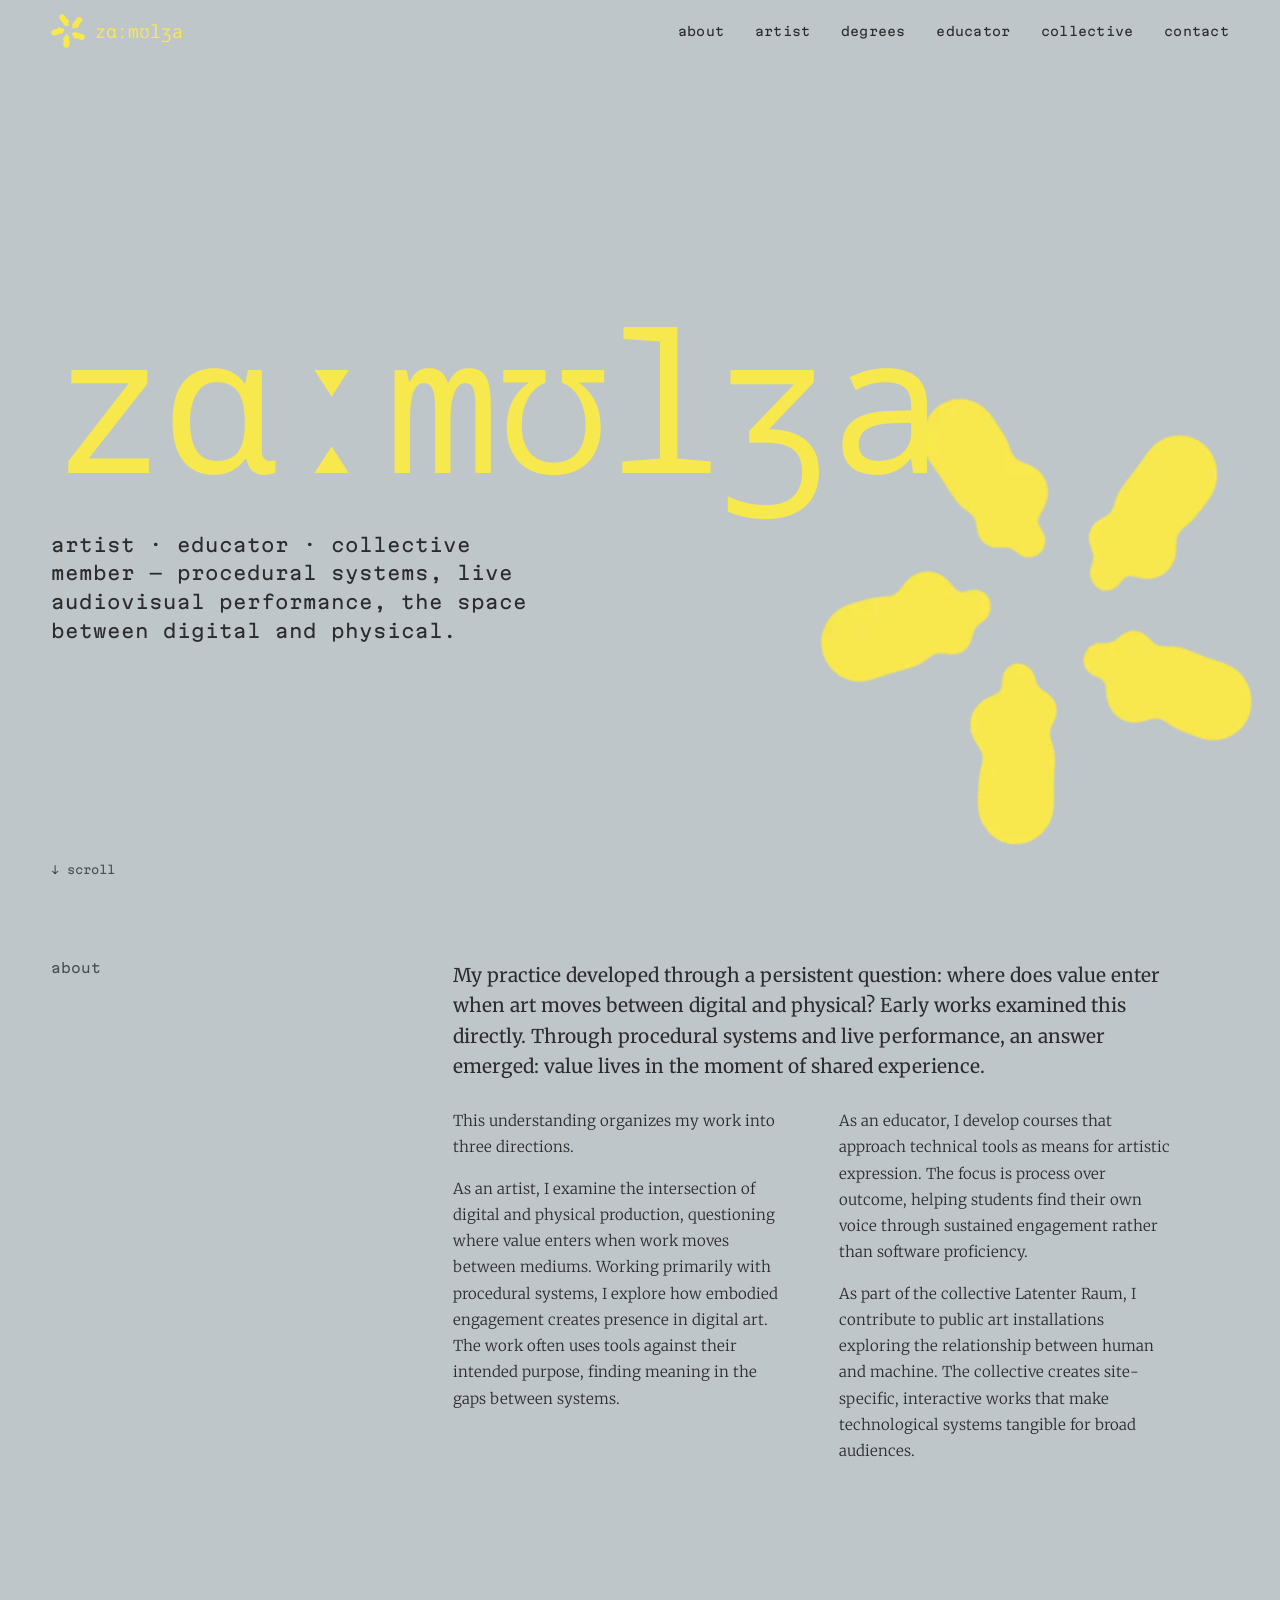
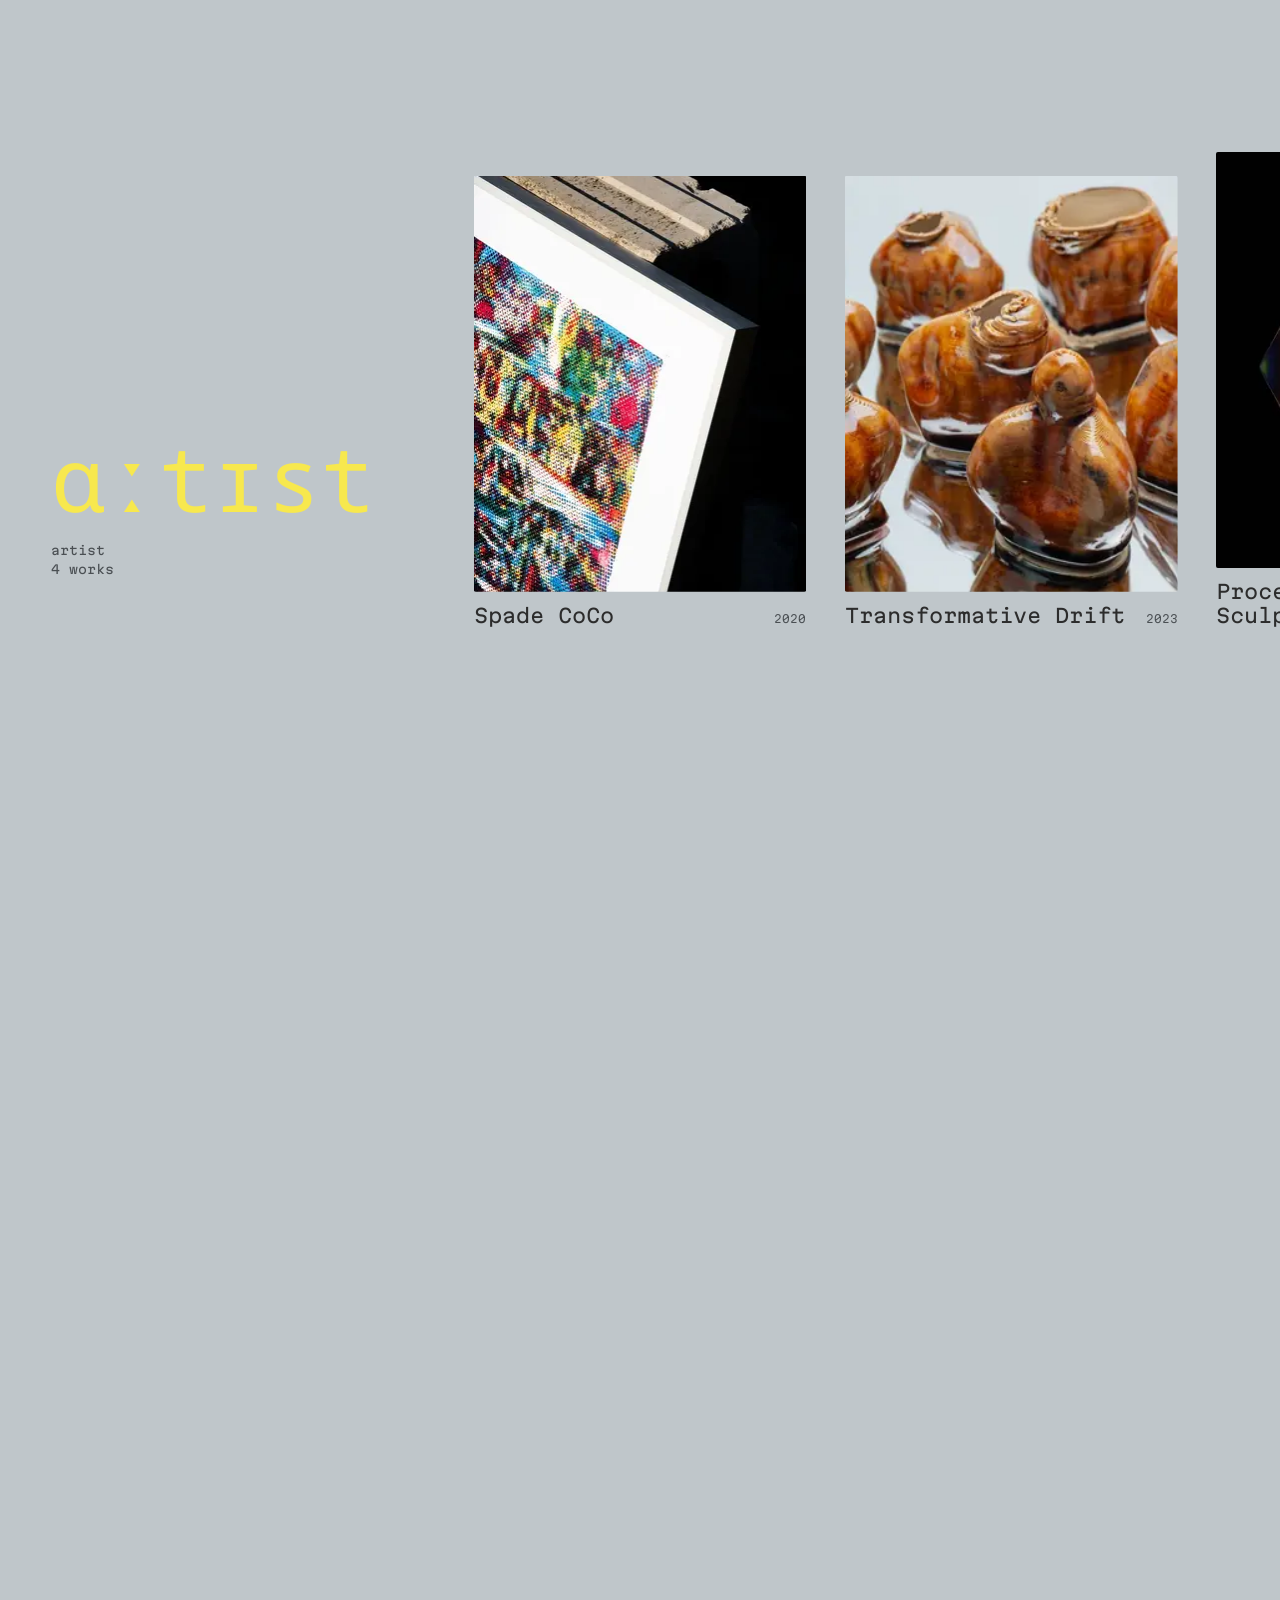
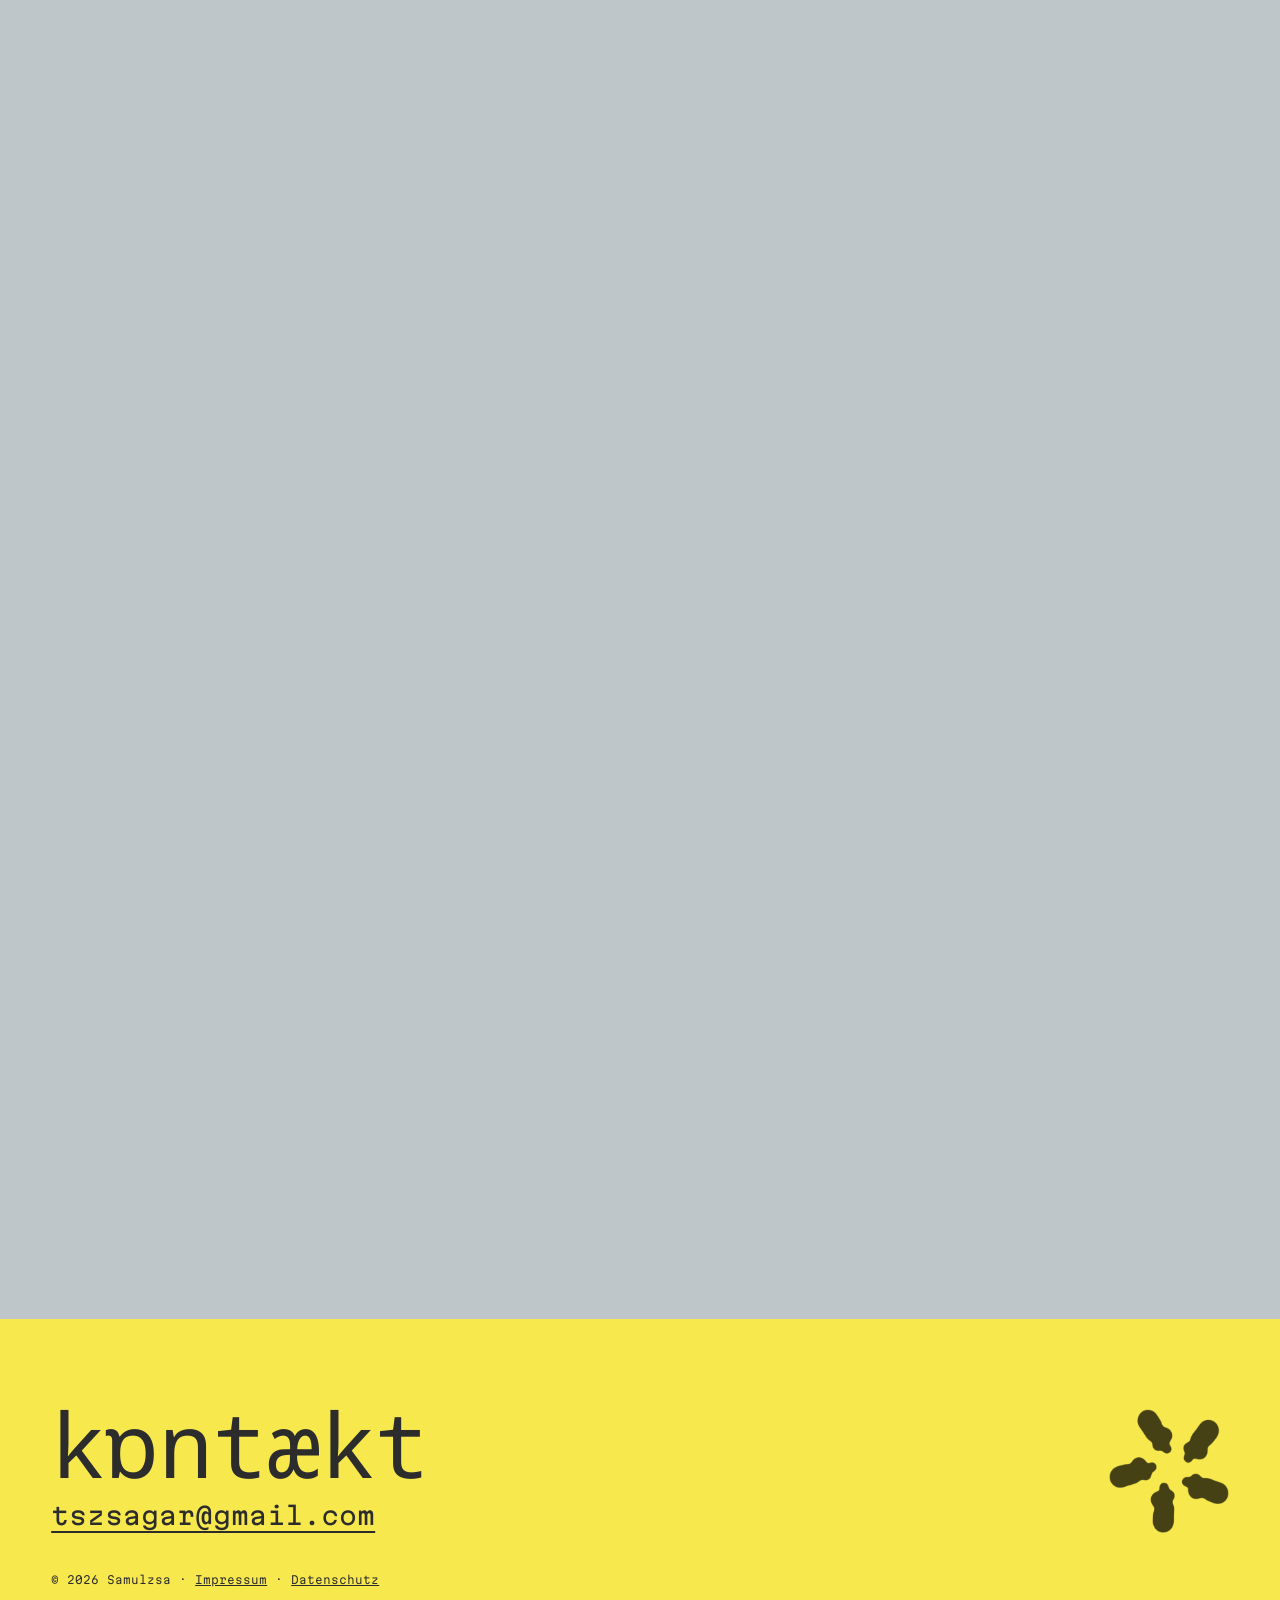
==== commit 2accdc90: "Cache-busting version on css/js Co-Authored-By: Claude Opus 5.5 <noreply@anthropic.com>" ====
--- a/index.html
+++ b/index.html
@@ -8,8 +8,8 @@
 <meta property="og:title" content="Samulzsa — artist, educator, collective">
 <meta property="og:description" content="My practice developed through a persistent question: where does value enter when art moves between digital and physical? Early works examined this…">
 <link rel="icon" href="favicon.png">
-<link rel="stylesheet" href="fonts.css">
-<link rel="stylesheet" href="style.css">
+<link rel="stylesheet" href="fonts.css?v=202610162016">
+<link rel="stylesheet" href="style.css?v=202610162016">
 </head>
 <body>
 <header class="bar">
@@ -323,6 +323,6 @@
   <img class="flower-frame" src="images/flower/00.webp" data-root="" alt="">
   <small>© 2026 Samulzsa · <a href="impressum.html">Impressum</a> · <a href="datenschutz.html">Datenschutz</a></small>
 </footer>
-<script src="script.js"></script>
+<script src="script.js?v=202610162016"></script>
 </body>
 </html>
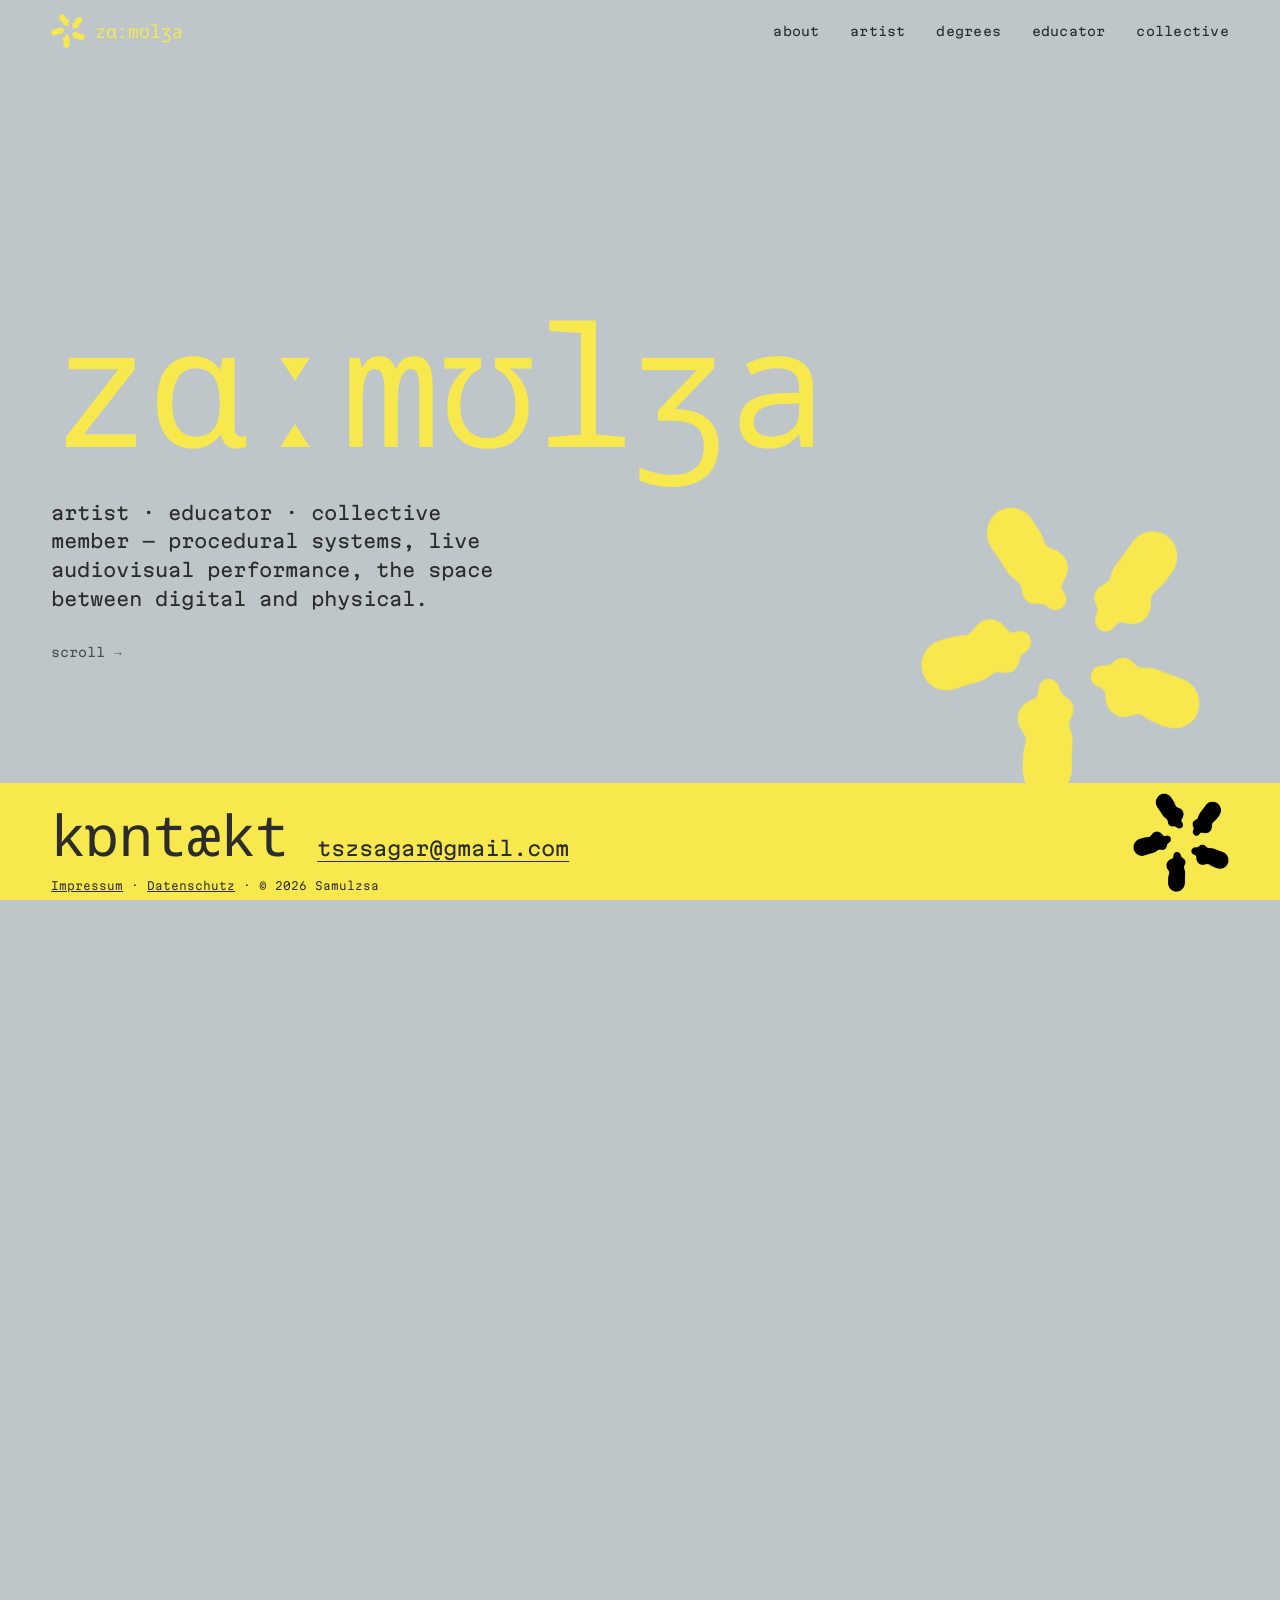
==== commit 10050797: "Fixed contact bar, name in sliding row, about overlay, sharper card images, newest-first order, phon" ====
--- a/index.html
+++ b/index.html
@@ -8,121 +8,173 @@
 <meta property="og:title" content="Samulzsa — artist, educator, collective">
 <meta property="og:description" content="My practice developed through a persistent question: where does value enter when art moves between digital and physical? Early works examined this…">
 <link rel="icon" href="favicon.png">
-<link rel="stylesheet" href="fonts.css?v=202610162016">
-<link rel="stylesheet" href="style.css?v=202610162016">
+<link rel="stylesheet" href="fonts.css?v=20261016204749">
+<link rel="stylesheet" href="style.css?v=20261016204749">
 </head>
 <body>
 <header class="bar">
   <a class="brand" href="index.html"><img class="flower-frame" src="images/flower/00.webp" data-root="" alt="">zɑːmʊlʒa</a>
   <button class="menu" aria-label="Menu" aria-expanded="false"><span></span><span></span></button>
-  <nav><a href="#about">about</a><a href="#artist">artist</a><a href="#degrees">degrees</a><a href="#educator">educator</a><a href="#collective">collective</a><a href="#contact">contact</a></nav>
+  <nav><a href="#/about">about</a><a href="#artist">artist</a><a href="#degrees">degrees</a><a href="#educator">educator</a><a href="#collective">collective</a></nav>
 </header>
 <main>
-<section class="hero">
-  <h1 aria-label="Samulzsa"><span>z</span><span>ɑ</span><span>ː</span><span>m</span><span>ʊ</span><span>l</span><span>ʒ</span><span>a</span></h1>
-  <p class="tagline">artist · educator · collective member — procedural systems, live audiovisual performance, the space between digital and physical.</p>
-  <img class="flower flower-frame" src="images/flower/00.webp" data-root="" alt="">
-  <a class="cue" href="#about">↓ scroll</a>
-</section>
-<section class="statement" id="about">
-  <h2>about</h2>
-  <div class="cols"><p>My practice developed through a persistent question: where does value enter when art moves between digital and physical? Early works examined this directly. Through procedural systems and live performance, an answer emerged: value lives in the moment of shared experience.</p><p>This understanding organizes my work into three directions.</p><p>As an artist, I examine the intersection of digital and physical production, questioning where value enters when work moves between mediums. Working primarily with procedural systems, I explore how embodied engagement creates presence in digital art. The work often uses tools against their intended purpose, finding meaning in the gaps between systems.</p><p>As an educator, I develop courses that approach technical tools as means for artistic expression. The focus is process over outcome, helping students find their own voice through sustained engagement rather than software proficiency.</p><p>As part of the collective Latenter Raum, I contribute to public art installations exploring the relationship between human and machine. The collective creates site-specific, interactive works that make technological systems tangible for broad audiences.</p></div>
-</section>
 <section class="works" id="works">
   <div class="pin">
     <div class="track">
-      <div class="panel" id="artist"><h2>ɑːtɪst</h2><p>artist<br>4 works</p></div>
-      <a class="card" href="#/spade-coco">
-        <div class="media"><span class="tag">laser-engraved woodcut prints</span>
-          <img src="images/spade-coco/01-sm.webp" srcset="images/spade-coco/01-xs.webp 500w, images/spade-coco/01-sm.webp 900w, images/spade-coco/01.webp 2000w" sizes="(max-width: 700px) 70vw, 400px" alt="Spade CoCo" loading="lazy">
-          <img class="alt" src="images/spade-coco/02-sm.webp" srcset="images/spade-coco/02-xs.webp 500w, images/spade-coco/02-sm.webp 900w, images/spade-coco/02.webp 2000w" sizes="(max-width: 700px) 70vw, 400px" alt="" loading="lazy">
-        </div>
-        <div class="label"><h3>Spade CoCo</h3><span class="year">2020</span></div>
-      </a>
-      <a class="card" href="#/transformative-drift">
-        <div class="media"><span class="tag">3D-printed clay sculptures</span>
-          <img src="images/transformative-drift/01-sm.webp" srcset="images/transformative-drift/01-xs.webp 500w, images/transformative-drift/01-sm.webp 900w, images/transformative-drift/01.webp 2000w" sizes="(max-width: 700px) 70vw, 400px" alt="Transformative Drift" loading="lazy">
-          <img class="alt" src="images/transformative-drift/02-sm.webp" srcset="images/transformative-drift/02-xs.webp 500w, images/transformative-drift/02-sm.webp 900w, images/transformative-drift/02.webp 2000w" sizes="(max-width: 700px) 70vw, 400px" alt="" loading="lazy">
-        </div>
-        <div class="label"><h3>Transformative Drift</h3><span class="year">2023</span></div>
-      </a>
-      <a class="card" href="#/procedural-sculptures">
-        <div class="media"><span class="tag">procedural 3D animation</span>
-          <img src="images/procedural-sculptures/01-sm.webp" srcset="images/procedural-sculptures/01-xs.webp 500w, images/procedural-sculptures/01-sm.webp 900w, images/procedural-sculptures/01.webp 2000w" sizes="(max-width: 700px) 70vw, 400px" alt="Procedural Sculptures" loading="lazy">
-          <img class="alt" src="images/procedural-sculptures/02-sm.webp" srcset="images/procedural-sculptures/02-xs.webp 500w, images/procedural-sculptures/02-sm.webp 900w, images/procedural-sculptures/02.webp 2000w" sizes="(max-width: 700px) 70vw, 400px" alt="" loading="lazy">
-        </div>
-        <div class="label"><h3>Procedural Sculptures</h3><span class="year">2022 – 2024</span></div>
-      </a>
-      <a class="card" href="#/jonzs">
-        <div class="media"><span class="tag">live DJ/VJ duo</span>
-          <img src="images/jonzs/01-sm.webp" srcset="images/jonzs/01-xs.webp 500w, images/jonzs/01-sm.webp 900w, images/jonzs/01.webp 2000w" sizes="(max-width: 700px) 70vw, 400px" alt="Jonzs" loading="lazy">
-          <img class="alt" src="images/jonzs/02-sm.webp" srcset="images/jonzs/02-xs.webp 500w, images/jonzs/02-sm.webp 900w, images/jonzs/02.webp 2000w" sizes="(max-width: 700px) 70vw, 400px" alt="" loading="lazy">
-        </div>
-        <div class="label"><h3>Jonzs</h3><span class="year">since 2025</span></div>
-      </a>
-      <div class="panel" id="degrees"><h2>dɪˈɡriːz</h2><p>degrees<br>2 works</p></div>
-      <a class="card" href="#/space-for-digital-visual-research">
-        <div class="media"><span class="tag">bachelor thesis · interactive objects</span>
-          <img src="images/space-for-digital-visual-research/01-sm.webp" srcset="images/space-for-digital-visual-research/01-xs.webp 500w, images/space-for-digital-visual-research/01-sm.webp 900w, images/space-for-digital-visual-research/01.webp 2000w" sizes="(max-width: 700px) 70vw, 400px" alt="Space for Digital Visual Research" loading="lazy">
-          <img class="alt" src="images/space-for-digital-visual-research/02-sm.webp" srcset="images/space-for-digital-visual-research/02-xs.webp 500w, images/space-for-digital-visual-research/02-sm.webp 900w, images/space-for-digital-visual-research/02.webp 2000w" sizes="(max-width: 700px) 70vw, 400px" alt="" loading="lazy">
-        </div>
-        <div class="label"><h3>Space for Digital Visual Research</h3><span class="year">2023</span></div>
-      </a>
-      <a class="card" href="#/visual-instruments">
-        <div class="media"><span class="tag">master thesis · live visuals</span>
-          <img src="images/visual-instruments/01-sm.webp" srcset="images/visual-instruments/01-xs.webp 500w, images/visual-instruments/01-sm.webp 900w, images/visual-instruments/01.webp 2000w" sizes="(max-width: 700px) 70vw, 400px" alt="Visual Instruments" loading="lazy">
-          <img class="alt" src="images/visual-instruments/02-sm.webp" srcset="images/visual-instruments/02-xs.webp 500w, images/visual-instruments/02-sm.webp 900w, images/visual-instruments/02.webp 2000w" sizes="(max-width: 700px) 70vw, 400px" alt="" loading="lazy">
-        </div>
-        <div class="label"><h3>Visual Instruments</h3><span class="year">2025</span></div>
-      </a>
-      <div class="panel" id="educator"><h2>ɛdjʊkeɪtə</h2><p>educator<br>3 works</p></div>
-      <a class="card" href="#/visual-exploration-fundamentals">
-        <div class="media"><span class="tag">course · Blender</span>
-          <img src="images/visual-exploration-fundamentals/01-sm.webp" srcset="images/visual-exploration-fundamentals/01-xs.webp 500w, images/visual-exploration-fundamentals/01-sm.webp 900w, images/visual-exploration-fundamentals/01.webp 2000w" sizes="(max-width: 700px) 70vw, 400px" alt="Visual Exploration Fundamentals" loading="lazy">
-          <img class="alt" src="images/visual-exploration-fundamentals/02-sm.webp" srcset="images/visual-exploration-fundamentals/02-xs.webp 500w, images/visual-exploration-fundamentals/02-sm.webp 900w, images/visual-exploration-fundamentals/02.webp 2000w" sizes="(max-width: 700px) 70vw, 400px" alt="" loading="lazy">
-        </div>
-        <div class="label"><h3>Visual Exploration Fundamentals</h3><span class="year">2023</span></div>
-      </a>
-      <a class="card" href="#/bildet-banden">
-        <div class="media"><span class="tag">course · live AV festival set</span>
-          <img src="images/bildet-banden/01-sm.webp" srcset="images/bildet-banden/01-xs.webp 500w, images/bildet-banden/01-sm.webp 900w, images/bildet-banden/01.webp 2000w" sizes="(max-width: 700px) 70vw, 400px" alt="Bildet Banden" loading="lazy">
-          <img class="alt" src="images/bildet-banden/02-sm.webp" srcset="images/bildet-banden/02-xs.webp 500w, images/bildet-banden/02-sm.webp 900w, images/bildet-banden/02.webp 2000w" sizes="(max-width: 700px) 70vw, 400px" alt="" loading="lazy">
-        </div>
-        <div class="label"><h3>Bildet Banden</h3><span class="year">2024</span></div>
-      </a>
-      <a class="card" href="#/touchdesigner">
-        <div class="media"><span class="tag">freelance course · TouchDesigner</span>
-          <img src="images/touchdesigner/01-sm.webp" srcset="images/touchdesigner/01-xs.webp 500w, images/touchdesigner/01-sm.webp 900w, images/touchdesigner/01.webp 2000w" sizes="(max-width: 700px) 70vw, 400px" alt="Touchdesigner" loading="lazy">
-          <img class="alt" src="images/touchdesigner/02-sm.webp" srcset="images/touchdesigner/02-xs.webp 500w, images/touchdesigner/02-sm.webp 900w, images/touchdesigner/02.webp 2000w" sizes="(max-width: 700px) 70vw, 400px" alt="" loading="lazy">
-        </div>
-        <div class="label"><h3>Touchdesigner</h3><span class="year">2026</span></div>
-      </a>
-      <div class="panel" id="collective"><h2>kəˈlɛktɪv</h2><p>collective · Latenter Raum<br>3 works</p></div>
-      <a class="card" href="#/deep-redux">
-        <div class="media"><span class="tag">projection mapping · Genius Loci Weimar</span>
-          <img src="images/deep-redux/01-sm.webp" srcset="images/deep-redux/01-xs.webp 500w, images/deep-redux/01-sm.webp 900w, images/deep-redux/01.webp 2000w" sizes="(max-width: 700px) 70vw, 400px" alt="Deep.Redux" loading="lazy">
-          <img class="alt" src="images/deep-redux/02-sm.webp" srcset="images/deep-redux/02-xs.webp 500w, images/deep-redux/02-sm.webp 900w, images/deep-redux/02.webp 2000w" sizes="(max-width: 700px) 70vw, 400px" alt="" loading="lazy">
-        </div>
-        <div class="label"><h3>Deep.Redux</h3><span class="year">2023</span></div>
-      </a>
-      <a class="card" href="#/convergence-corridor">
-        <div class="media"><span class="tag">light installation · Licht.Wege Kassel</span>
-          <img src="images/convergence-corridor/01-sm.webp" srcset="images/convergence-corridor/01-xs.webp 500w, images/convergence-corridor/01-sm.webp 900w, images/convergence-corridor/01.webp 2000w" sizes="(max-width: 700px) 70vw, 400px" alt="Convergence Corridor" loading="lazy">
-          <img class="alt" src="images/convergence-corridor/02-sm.webp" srcset="images/convergence-corridor/02-xs.webp 500w, images/convergence-corridor/02-sm.webp 900w, images/convergence-corridor/02.webp 2000w" sizes="(max-width: 700px) 70vw, 400px" alt="" loading="lazy">
-        </div>
-        <div class="label"><h3>Convergence Corridor</h3><span class="year">2024</span></div>
-      </a>
-      <a class="card" href="#/kontakt">
-        <div class="media"><span class="tag">interactive installation · Biennale Schwabach</span>
-          <img src="images/kontakt/01-sm.webp" srcset="images/kontakt/01-xs.webp 500w, images/kontakt/01-sm.webp 900w, images/kontakt/01.webp 2000w" sizes="(max-width: 700px) 70vw, 400px" alt="Kontakt" loading="lazy">
-          <img class="alt" src="images/kontakt/02-sm.webp" srcset="images/kontakt/02-xs.webp 500w, images/kontakt/02-sm.webp 900w, images/kontakt/02.webp 2000w" sizes="(max-width: 700px) 70vw, 400px" alt="" loading="lazy">
-        </div>
-        <div class="label"><h3>Kontakt</h3><span class="year">2023</span></div>
-      </a>
+      <div class="hero">
+        <h1 aria-label="Samulzsa"><span>z</span><span>ɑ</span><span>ː</span><span>m</span><span>ʊ</span><span>l</span><span>ʒ</span><span>a</span></h1>
+        <p class="tagline">artist · educator · collective member — procedural systems, live audiovisual performance, the space between digital and physical.</p>
+        <span class="cue">scroll →</span>
+        <img class="flower flower-frame" src="images/flower/00.webp" data-root="" alt="">
+      </div>
+      <div class="group" id="artist">
+        <div class="group-head"><h2>ɑːtɪst</h2><p>artist — 4 works</p></div>
+        <div class="row">
+          <a class="card" href="#/jonzs">
+            <div class="media"><span class="tag">live DJ/VJ duo</span>
+              <img src="images/jonzs/01-sm.webp" srcset="images/jonzs/01-xs.webp 960w, images/jonzs/01-sm.webp 1649w, images/jonzs/01.webp 2000w" sizes="(max-width: 760px) 127vw, 712px" alt="Jonzs" loading="lazy">
+              <img class="alt" src="images/jonzs/02-sm.webp" srcset="images/jonzs/02-xs.webp 960w, images/jonzs/02-sm.webp 1649w, images/jonzs/02.webp 2000w" sizes="(max-width: 760px) 127vw, 712px" alt="" loading="lazy">
+            </div>
+            <div class="label"><h3>Jonzs</h3><span class="year">since 2025</span></div>
+          </a>
+          <a class="card" href="#/procedural-sculptures">
+            <div class="media"><span class="tag">procedural 3D animation</span>
+              <img src="images/procedural-sculptures/01-sm.webp" srcset="images/procedural-sculptures/01-xs.webp 640w, images/procedural-sculptures/01-sm.webp 1100w, images/procedural-sculptures/01.webp 1381w" sizes="(max-width: 760px) 68vw, 380px" alt="Procedural Sculptures" loading="lazy">
+              <img class="alt" src="images/procedural-sculptures/02-sm.webp" srcset="images/procedural-sculptures/02-xs.webp 640w, images/procedural-sculptures/02-sm.webp 1059w, images/procedural-sculptures/02.webp 1059w" sizes="(max-width: 760px) 68vw, 380px" alt="" loading="lazy">
+            </div>
+            <div class="label"><h3>Procedural Sculptures</h3><span class="year">2022 – 2024</span></div>
+          </a>
+          <a class="card" href="#/transformative-drift">
+            <div class="media"><span class="tag">3D-printed clay sculptures</span>
+              <img src="images/transformative-drift/01-sm.webp" srcset="images/transformative-drift/01-xs.webp 900w, images/transformative-drift/01-sm.webp 900w, images/transformative-drift/01.webp 900w" sizes="(max-width: 760px) 128vw, 712px" alt="Transformative Drift" loading="lazy">
+              <img class="alt" src="images/transformative-drift/02-sm.webp" srcset="images/transformative-drift/02-xs.webp 800w, images/transformative-drift/02-sm.webp 800w, images/transformative-drift/02.webp 800w" sizes="(max-width: 760px) 113vw, 633px" alt="" loading="lazy">
+            </div>
+            <div class="label"><h3>Transformative Drift</h3><span class="year">2023</span></div>
+          </a>
+          <a class="card" href="#/spade-coco">
+            <div class="media"><span class="tag">laser-engraved woodcut prints</span>
+              <img src="images/spade-coco/01-sm.webp" srcset="images/spade-coco/01-xs.webp 640w, images/spade-coco/01-sm.webp 1000w, images/spade-coco/01.webp 1000w" sizes="(max-width: 760px) 68vw, 380px" alt="Spade CoCo" loading="lazy">
+              <img class="alt" src="images/spade-coco/02-sm.webp" srcset="images/spade-coco/02-xs.webp 640w, images/spade-coco/02-sm.webp 1100w, images/spade-coco/02.webp 1237w" sizes="(max-width: 760px) 68vw, 380px" alt="" loading="lazy">
+            </div>
+            <div class="label"><h3>Spade CoCo</h3><span class="year">2020</span></div>
+          </a>
+        </div>
+      </div>
+      <div class="group" id="degrees">
+        <div class="group-head"><h2>dɪˈɡriːz</h2><p>degrees — 2 works</p></div>
+        <div class="row">
+          <a class="card" href="#/visual-instruments">
+            <div class="media"><span class="tag">master thesis · live visuals</span>
+              <img src="images/visual-instruments/01-sm.webp" srcset="images/visual-instruments/01-xs.webp 853w, images/visual-instruments/01-sm.webp 1280w, images/visual-instruments/01.webp 1280w" sizes="(max-width: 760px) 113vw, 633px" alt="Visual Instruments" loading="lazy">
+              <img class="alt" src="images/visual-instruments/02-sm.webp" srcset="images/visual-instruments/02-xs.webp 1154w, images/visual-instruments/02-sm.webp 1984w, images/visual-instruments/02.webp 2000w" sizes="(max-width: 760px) 153vw, 857px" alt="" loading="lazy">
+            </div>
+            <div class="label"><h3>Visual Instruments</h3><span class="year">2025</span></div>
+          </a>
+          <a class="card" href="#/space-for-digital-visual-research">
+            <div class="media"><span class="tag">bachelor thesis · interactive objects</span>
+              <img src="images/space-for-digital-visual-research/01-sm.webp" srcset="images/space-for-digital-visual-research/01-xs.webp 640w, images/space-for-digital-visual-research/01-sm.webp 1100w, images/space-for-digital-visual-research/01.webp 1150w" sizes="(max-width: 760px) 68vw, 380px" alt="Space for Digital Visual Research" loading="lazy">
+              <img class="alt" src="images/space-for-digital-visual-research/02-sm.webp" srcset="images/space-for-digital-visual-research/02-xs.webp 1656w, images/space-for-digital-visual-research/02-sm.webp 1920w, images/space-for-digital-visual-research/02.webp 1920w" sizes="(max-width: 760px) 220vw, 1229px" alt="" loading="lazy">
+            </div>
+            <div class="label"><h3>Space for Digital Visual Research</h3><span class="year">2023</span></div>
+          </a>
+        </div>
+      </div>
+      <div class="group" id="educator">
+        <div class="group-head"><h2>ɛdjʊkeɪtə</h2><p>educator — 3 works</p></div>
+        <div class="row">
+          <a class="card" href="#/touchdesigner">
+            <div class="media"><span class="tag">freelance course · TouchDesigner</span>
+              <img src="images/touchdesigner/01-sm.webp" srcset="images/touchdesigner/01-xs.webp 1024w, images/touchdesigner/01-sm.webp 1760w, images/touchdesigner/01.webp 1920w" sizes="(max-width: 760px) 136vw, 760px" alt="Touchdesigner" loading="lazy">
+              <img class="alt" src="images/touchdesigner/02-sm.webp" srcset="images/touchdesigner/02-xs.webp 1138w, images/touchdesigner/02-sm.webp 1920w, images/touchdesigner/02.webp 1920w" sizes="(max-width: 760px) 151vw, 844px" alt="" loading="lazy">
+            </div>
+            <div class="label"><h3>Touchdesigner</h3><span class="year">2026</span></div>
+          </a>
+          <a class="card" href="#/bildet-banden">
+            <div class="media"><span class="tag">course · live AV festival set</span>
+              <img src="images/bildet-banden/01-sm.webp" srcset="images/bildet-banden/01-xs.webp 960w, images/bildet-banden/01-sm.webp 1649w, images/bildet-banden/01.webp 2000w" sizes="(max-width: 760px) 127vw, 712px" alt="Bildet Banden" loading="lazy">
+              <img class="alt" src="images/bildet-banden/02-sm.webp" srcset="images/bildet-banden/02-xs.webp 960w, images/bildet-banden/02-sm.webp 1649w, images/bildet-banden/02.webp 2000w" sizes="(max-width: 760px) 127vw, 712px" alt="" loading="lazy">
+            </div>
+            <div class="label"><h3>Bildet Banden</h3><span class="year">2024</span></div>
+          </a>
+          <a class="card" href="#/visual-exploration-fundamentals">
+            <div class="media"><span class="tag">course · Blender</span>
+              <img src="images/visual-exploration-fundamentals/01-sm.webp" srcset="images/visual-exploration-fundamentals/01-xs.webp 640w, images/visual-exploration-fundamentals/01-sm.webp 1100w, images/visual-exploration-fundamentals/01.webp 1414w" sizes="(max-width: 760px) 68vw, 380px" alt="Visual Exploration Fundamentals" loading="lazy">
+              <img class="alt" src="images/visual-exploration-fundamentals/02-sm.webp" srcset="images/visual-exploration-fundamentals/02-xs.webp 640w, images/visual-exploration-fundamentals/02-sm.webp 1100w, images/visual-exploration-fundamentals/02.webp 1414w" sizes="(max-width: 760px) 68vw, 380px" alt="" loading="lazy">
+            </div>
+            <div class="label"><h3>Visual Exploration Fundamentals</h3><span class="year">2023</span></div>
+          </a>
+        </div>
+      </div>
+      <div class="group" id="collective">
+        <div class="group-head"><h2>kəˈlɛktɪv</h2><p>collective · Latenter Raum — 3 works</p></div>
+        <div class="row">
+          <a class="card" href="#/convergence-corridor">
+            <div class="media"><span class="tag">light installation · Licht.Wege Kassel</span>
+              <img src="images/convergence-corridor/01-sm.webp" srcset="images/convergence-corridor/01-xs.webp 640w, images/convergence-corridor/01-sm.webp 960w, images/convergence-corridor/01.webp 960w" sizes="(max-width: 760px) 68vw, 380px" alt="Convergence Corridor" loading="lazy">
+              <img class="alt" src="images/convergence-corridor/02-sm.webp" srcset="images/convergence-corridor/02-xs.webp 640w, images/convergence-corridor/02-sm.webp 960w, images/convergence-corridor/02.webp 960w" sizes="(max-width: 760px) 68vw, 380px" alt="" loading="lazy">
+            </div>
+            <div class="label"><h3>Convergence Corridor</h3><span class="year">2024</span></div>
+          </a>
+          <a class="card" href="#/kontakt">
+            <div class="media"><span class="tag">interactive installation · Biennale Schwabach</span>
+              <img src="images/kontakt/01-sm.webp" srcset="images/kontakt/01-xs.webp 1138w, images/kontakt/01-sm.webp 1920w, images/kontakt/01.webp 1920w" sizes="(max-width: 760px) 151vw, 844px" alt="Kontakt" loading="lazy">
+              <img class="alt" src="images/kontakt/02-sm.webp" srcset="images/kontakt/02-xs.webp 1138w, images/kontakt/02-sm.webp 1920w, images/kontakt/02.webp 1920w" sizes="(max-width: 760px) 151vw, 844px" alt="" loading="lazy">
+            </div>
+            <div class="label"><h3>Kontakt</h3><span class="year">2023</span></div>
+          </a>
+          <a class="card" href="#/deep-redux">
+            <div class="media"><span class="tag">projection mapping · Genius Loci Weimar</span>
+              <img src="images/deep-redux/01-sm.webp" srcset="images/deep-redux/01-xs.webp 960w, images/deep-redux/01-sm.webp 1650w, images/deep-redux/01.webp 2000w" sizes="(max-width: 760px) 128vw, 713px" alt="Deep.Redux" loading="lazy">
+              <img class="alt" src="images/deep-redux/02-sm.webp" srcset="images/deep-redux/02-xs.webp 960w, images/deep-redux/02-sm.webp 1650w, images/deep-redux/02.webp 2000w" sizes="(max-width: 760px) 128vw, 713px" alt="" loading="lazy">
+            </div>
+            <div class="label"><h3>Deep.Redux</h3><span class="year">2023</span></div>
+          </a>
+        </div>
+      </div>
     </div>
   </div>
 </section>
 </main>
+<template id="p-about">
+<section class="project-head"><p class="kicker">about</p><h1>zɑːmʊlʒa</h1></section>
+<section class="statement"><div class="cols"><p>My practice developed through a persistent question: where does value enter when art moves between digital and physical? Early works examined this directly. Through procedural systems and live performance, an answer emerged: value lives in the moment of shared experience.</p><p>This understanding organizes my work into three directions.</p><p>As an artist, I examine the intersection of digital and physical production, questioning where value enters when work moves between mediums. Working primarily with procedural systems, I explore how embodied engagement creates presence in digital art. The work often uses tools against their intended purpose, finding meaning in the gaps between systems.</p><p>As an educator, I develop courses that approach technical tools as means for artistic expression. The focus is process over outcome, helping students find their own voice through sustained engagement rather than software proficiency.</p><p>As part of the collective Latenter Raum, I contribute to public art installations exploring the relationship between human and machine. The collective creates site-specific, interactive works that make technological systems tangible for broad audiences.</p></div></section>
+</template>
+<template id="p-jonzs">
+<section class="project-head">
+  <p class="kicker">artist</p>
+  <h1>Jonzs</h1>
+  
+  <div class="meta"><span>DJ/VJ duo</span><span>since 2025</span></div>
+</section>
+<section class="project-body">
+  <div class="text"><p>Earlier work led me to discover what motion adds to form. But those explorations remained prerendered, frame by frame. Real-time opened different possibilities.</p><p>Through years of questioning where value enters art, I arrived at an answer that feels true: shared experience. Unrepeatable moments where artist and audience inhabit the same time, the same space, the same unfolding.</p><p>Traditional VJing has largely disappeared from regular club contexts, relocated to festival stages where it functions as background enhancement rather than primary artistic experience. At the same time, audiovisual performance has established itself in art institutions but remains inaccessible to broader audiences despite increasing artistic sophistication. This separation creates a cultural gap. Art becomes increasingly institutionalized while club culture loses access to experimental aesthetic experiences that could transform ordinary social spaces into sites of collective meaning-making.</p><p>Jonzs tries to counter this. We perform as a DJ/VJ duo where both artists remain visible on stage, creating a unified aesthetic experience through genuine live collaboration. Our performances combine the accessibility of regular live sets with the artistic depth of audiovisual performance.</p><p>Both music and visuals are played live, reacting to each other in real time. Rather than relying on algorithmic audio-reactivity or automated systems, the dynamic emerges from artistic intuition. Two performers listening, responding, shaping a shared moment.</p></div>
+  <div class="gallery"><button data-full="images/jonzs/01.webp" aria-label="Enlarge image 1"><img src="images/jonzs/01-sm.webp" alt="Jonzs — image 1" loading="lazy" width="2000" height="1334"></button><button data-full="images/jonzs/02.webp" aria-label="Enlarge image 2"><img src="images/jonzs/02-sm.webp" alt="Jonzs — image 2" loading="lazy" width="2000" height="1334"></button><button data-full="images/jonzs/03.webp" aria-label="Enlarge image 3"><img src="images/jonzs/03-sm.webp" alt="Jonzs — image 3" loading="lazy" width="2000" height="1334"></button><button data-full="images/jonzs/04.webp" aria-label="Enlarge image 4"><img src="images/jonzs/04-sm.webp" alt="Jonzs — image 4" loading="lazy" width="2000" height="1334"></button><button data-full="images/jonzs/05.webp" aria-label="Enlarge image 5"><img src="images/jonzs/05-sm.webp" alt="Jonzs — image 5" loading="lazy" width="1920" height="1080"></button></div>
+</section>
+</template>
+<template id="p-procedural-sculptures">
+<section class="project-head">
+  <p class="kicker">artist</p>
+  <h1>Procedural Sculptures</h1>
+  
+  <div class="meta"><span>2022 – 2024</span></div>
+</section>
+<section class="project-body">
+  <div class="text"><p>These works exist because of curiosity. Digital space offers what physical sculpture cannot: freedom from material constraint, from gravity, from cost. Forms can float, intersect, repeat at scales that would be impossible to fabricate. This freedom is not escape from sculptural thinking but an extension of it.</p><p>The process is procedural. Geometric shapes enter systems that composite them in space, generating iterations faster than deliberate construction would allow. From these outputs, selection happens intuitively. Some forms speak, most don’t. The system proposes, the eye decides.</p><p>Movement entered here. Before this work, my practice was static. These videos and loops became a space for discovering what motion adds to form: rhythm, weight, transformation over time. Rendered frame by frame, not yet real-time. That would come later and change everything again.</p><p>To some these read as simple 3D visuals. To me they carry the same charge as sculptural exploration, extended through color and time. They don’t critique, don’t position themselves against anything. They exist because making them felt necessary.</p></div>
+  <div class="gallery"><button data-full="images/procedural-sculptures/01.webp" aria-label="Enlarge image 1"><img src="images/procedural-sculptures/01-sm.webp" alt="Procedural Sculptures — image 1" loading="lazy" width="1381" height="2000"></button><button data-full="images/procedural-sculptures/02.webp" aria-label="Enlarge image 2"><img src="images/procedural-sculptures/02-sm.webp" alt="Procedural Sculptures — image 2" loading="lazy" width="1059" height="1500"></button><button data-full="images/procedural-sculptures/03.webp" aria-label="Enlarge image 3"><img src="images/procedural-sculptures/03-sm.webp" alt="Procedural Sculptures — image 3" loading="lazy" width="1240" height="1748"></button><button data-full="images/procedural-sculptures/04.webp" aria-label="Enlarge image 4"><img src="images/procedural-sculptures/04-sm.webp" alt="Procedural Sculptures — image 4" loading="lazy" width="1090" height="1090"></button><button data-full="images/procedural-sculptures/05.webp" aria-label="Enlarge image 5"><img src="images/procedural-sculptures/05-sm.webp" alt="Procedural Sculptures — image 5" loading="lazy" width="1080" height="1920"></button></div>
+</section>
+</template>
+<template id="p-transformative-drift">
+<section class="project-head">
+  <p class="kicker">artist</p>
+  <h1>Transformative Drift</h1>
+  
+  <div class="meta"><span>2023</span></div>
+</section>
+<section class="project-body">
+  <div class="text"><p>The sculptures originate from an iterative digital process: text-to-image generation fed back through image-to-3D conversion, each cycle accumulating distortion until the forms drift beyond recognition. The endpoint was determined by material. When geometry exceeded what clay printing could structurally support, the process stopped.</p><p>Clay carries associations of craft, organicism, the hand. But the production here involved none of that. The forms were generated algorithmically, the printing mechanical. What reads as artisanal warmth is entirely mediated.</p><p>Timur Si-Qin’s position on materiality informed the work: even seemingly immaterial things, a poem, an algorithm, a 3D file, possess materiality because they affect their environment. By this logic, the digital forms already held material presence before any physical translation occurred.</p><p>And yet they were printed. The question the work poses to itself: if the digital is already material, why make it physical? The answer isn’t resolution. It’s demonstration. The clay objects are received differently than the files they came from. They enter rooms, occupy space, get called sculpture. The same forms, the same decisions, the same authorship. But now legible to systems that struggle to value what remains on screen.</p><p>The printing doesn’t add meaning. It makes existing meaning visible to those who couldn’t see it before.</p></div>
+  <div class="gallery"><button data-full="images/transformative-drift/01.webp" aria-label="Enlarge image 1"><img src="images/transformative-drift/01-sm.webp" alt="Transformative Drift — image 1" loading="lazy" width="900" height="600"></button><button data-full="images/transformative-drift/02.webp" aria-label="Enlarge image 2"><img src="images/transformative-drift/02-sm.webp" alt="Transformative Drift — image 2" loading="lazy" width="800" height="600"></button></div>
+</section>
+</template>
 <template id="p-spade-coco">
 <section class="project-head">
   <p class="kicker">artist</p>
@@ -134,58 +186,18 @@
   <div class="text"><p>The work uses SPADE-COCO, an early semantic image synthesis model that interpreted color-coded input as object classes. Source material consisted of children’s drawings, fed through the system, their naive color choices were misread as landscape elements, furniture, organic forms. The outputs carried an accidental dreamlike quality, emerging from the gap between intended mark and machine interpretation.</p><p>These images were translated into physical prints through a deliberately contradictory process. Halftone rasters, a technique developed for industrial mass reproduction, addressed low resolution of AI models of the time, while introducing a visual language associated with print media. The plates were laser-engraved into wood, then hand-pressed as CMYK separations.</p><p>The method is legible as craft while containing none of its traditional gestures. The hand never touched the plate. The wood grain reads as warmth and authenticity, but the cutting was mechanical. What appears as artisanal process is entirely mediated.</p><p>The digital images existed before any of this. The creative act, selecting the drawings, running the model, recognizing something worth keeping, happened on screen. The physical translation added labor and material but no additional artistic decision.</p><p>Yet the prints were received differently. The question embedded in the work is not rhetorical: where does value actually enter?</p></div>
   <div class="gallery"><button data-full="images/spade-coco/01.webp" aria-label="Enlarge image 1"><img src="images/spade-coco/01-sm.webp" alt="Spade CoCo — image 1" loading="lazy" width="1000" height="1501"></button><button data-full="images/spade-coco/02.webp" aria-label="Enlarge image 2"><img src="images/spade-coco/02-sm.webp" alt="Spade CoCo — image 2" loading="lazy" width="1237" height="1856"></button><button data-full="images/spade-coco/03.webp" aria-label="Enlarge image 3"><img src="images/spade-coco/03-sm.webp" alt="Spade CoCo — image 3" loading="lazy" width="1392" height="928"></button></div>
 </section>
-<nav class="pager">
-  <a class="prev" href="#/kontakt"><span>← previous</span><strong>Kontakt</strong></a>
-  <a class="next" href="#/transformative-drift"><span>next →</span><strong>Transformative Drift</strong></a>
-</nav>
-</template>
-<template id="p-transformative-drift">
-<section class="project-head">
-  <p class="kicker">artist</p>
-  <h1>Transformative Drift</h1>
-  
-  <div class="meta"><span>2023</span></div>
-</section>
-<section class="project-body">
-  <div class="text"><p>The sculptures originate from an iterative digital process: text-to-image generation fed back through image-to-3D conversion, each cycle accumulating distortion until the forms drift beyond recognition. The endpoint was determined by material. When geometry exceeded what clay printing could structurally support, the process stopped.</p><p>Clay carries associations of craft, organicism, the hand. But the production here involved none of that. The forms were generated algorithmically, the printing mechanical. What reads as artisanal warmth is entirely mediated.</p><p>Timur Si-Qin’s position on materiality informed the work: even seemingly immaterial things, a poem, an algorithm, a 3D file, possess materiality because they affect their environment. By this logic, the digital forms already held material presence before any physical translation occurred.</p><p>And yet they were printed. The question the work poses to itself: if the digital is already material, why make it physical? The answer isn’t resolution. It’s demonstration. The clay objects are received differently than the files they came from. They enter rooms, occupy space, get called sculpture. The same forms, the same decisions, the same authorship. But now legible to systems that struggle to value what remains on screen.</p><p>The printing doesn’t add meaning. It makes existing meaning visible to those who couldn’t see it before.</p></div>
-  <div class="gallery"><button data-full="images/transformative-drift/01.webp" aria-label="Enlarge image 1"><img src="images/transformative-drift/01-sm.webp" alt="Transformative Drift — image 1" loading="lazy" width="900" height="600"></button><button data-full="images/transformative-drift/02.webp" aria-label="Enlarge image 2"><img src="images/transformative-drift/02-sm.webp" alt="Transformative Drift — image 2" loading="lazy" width="800" height="600"></button></div>
-</section>
-<nav class="pager">
-  <a class="prev" href="#/spade-coco"><span>← previous</span><strong>Spade CoCo</strong></a>
-  <a class="next" href="#/procedural-sculptures"><span>next →</span><strong>Procedural Sculptures</strong></a>
-</nav>
-</template>
-<template id="p-procedural-sculptures">
-<section class="project-head">
-  <p class="kicker">artist</p>
-  <h1>Procedural Sculptures</h1>
-  
-  <div class="meta"><span>2022 – 2024</span></div>
-</section>
-<section class="project-body">
-  <div class="text"><p>These works exist because of curiosity. Digital space offers what physical sculpture cannot: freedom from material constraint, from gravity, from cost. Forms can float, intersect, repeat at scales that would be impossible to fabricate. This freedom is not escape from sculptural thinking but an extension of it.</p><p>The process is procedural. Geometric shapes enter systems that composite them in space, generating iterations faster than deliberate construction would allow. From these outputs, selection happens intuitively. Some forms speak, most don’t. The system proposes, the eye decides.</p><p>Movement entered here. Before this work, my practice was static. These videos and loops became a space for discovering what motion adds to form: rhythm, weight, transformation over time. Rendered frame by frame, not yet real-time. That would come later and change everything again.</p><p>To some these read as simple 3D visuals. To me they carry the same charge as sculptural exploration, extended through color and time. They don’t critique, don’t position themselves against anything. They exist because making them felt necessary.</p></div>
-  <div class="gallery"><button data-full="images/procedural-sculptures/01.webp" aria-label="Enlarge image 1"><img src="images/procedural-sculptures/01-sm.webp" alt="Procedural Sculptures — image 1" loading="lazy" width="1381" height="2000"></button><button data-full="images/procedural-sculptures/02.webp" aria-label="Enlarge image 2"><img src="images/procedural-sculptures/02-sm.webp" alt="Procedural Sculptures — image 2" loading="lazy" width="1059" height="1500"></button><button data-full="images/procedural-sculptures/03.webp" aria-label="Enlarge image 3"><img src="images/procedural-sculptures/03-sm.webp" alt="Procedural Sculptures — image 3" loading="lazy" width="1240" height="1748"></button><button data-full="images/procedural-sculptures/04.webp" aria-label="Enlarge image 4"><img src="images/procedural-sculptures/04-sm.webp" alt="Procedural Sculptures — image 4" loading="lazy" width="1090" height="1090"></button><button data-full="images/procedural-sculptures/05.webp" aria-label="Enlarge image 5"><img src="images/procedural-sculptures/05-sm.webp" alt="Procedural Sculptures — image 5" loading="lazy" width="1080" height="1920"></button></div>
-</section>
-<nav class="pager">
-  <a class="prev" href="#/transformative-drift"><span>← previous</span><strong>Transformative Drift</strong></a>
-  <a class="next" href="#/jonzs"><span>next →</span><strong>Jonzs</strong></a>
-</nav>
-</template>
-<template id="p-jonzs">
-<section class="project-head">
-  <p class="kicker">artist</p>
-  <h1>Jonzs</h1>
-  
-  <div class="meta"><span>DJ/VJ duo</span><span>since 2025</span></div>
-</section>
-<section class="project-body">
-  <div class="text"><p>Earlier work led me to discover what motion adds to form. But those explorations remained prerendered, frame by frame. Real-time opened different possibilities.</p><p>Through years of questioning where value enters art, I arrived at an answer that feels true: shared experience. Unrepeatable moments where artist and audience inhabit the same time, the same space, the same unfolding.</p><p>Traditional VJing has largely disappeared from regular club contexts, relocated to festival stages where it functions as background enhancement rather than primary artistic experience. At the same time, audiovisual performance has established itself in art institutions but remains inaccessible to broader audiences despite increasing artistic sophistication. This separation creates a cultural gap. Art becomes increasingly institutionalized while club culture loses access to experimental aesthetic experiences that could transform ordinary social spaces into sites of collective meaning-making.</p><p>Jonzs tries to counter this. We perform as a DJ/VJ duo where both artists remain visible on stage, creating a unified aesthetic experience through genuine live collaboration. Our performances combine the accessibility of regular live sets with the artistic depth of audiovisual performance.</p><p>Both music and visuals are played live, reacting to each other in real time. Rather than relying on algorithmic audio-reactivity or automated systems, the dynamic emerges from artistic intuition. Two performers listening, responding, shaping a shared moment.</p></div>
-  <div class="gallery"><button data-full="images/jonzs/01.webp" aria-label="Enlarge image 1"><img src="images/jonzs/01-sm.webp" alt="Jonzs — image 1" loading="lazy" width="2000" height="1334"></button><button data-full="images/jonzs/02.webp" aria-label="Enlarge image 2"><img src="images/jonzs/02-sm.webp" alt="Jonzs — image 2" loading="lazy" width="2000" height="1334"></button><button data-full="images/jonzs/03.webp" aria-label="Enlarge image 3"><img src="images/jonzs/03-sm.webp" alt="Jonzs — image 3" loading="lazy" width="2000" height="1334"></button><button data-full="images/jonzs/04.webp" aria-label="Enlarge image 4"><img src="images/jonzs/04-sm.webp" alt="Jonzs — image 4" loading="lazy" width="2000" height="1334"></button><button data-full="images/jonzs/05.webp" aria-label="Enlarge image 5"><img src="images/jonzs/05-sm.webp" alt="Jonzs — image 5" loading="lazy" width="1920" height="1080"></button></div>
-</section>
-<nav class="pager">
-  <a class="prev" href="#/procedural-sculptures"><span>← previous</span><strong>Procedural Sculptures</strong></a>
-  <a class="next" href="#/space-for-digital-visual-research"><span>next →</span><strong>Space for Digital Visual Research</strong></a>
-</nav>
+</template>
+<template id="p-visual-instruments">
+<section class="project-head">
+  <p class="kicker">degrees</p>
+  <h1>Visual Instruments</h1>
+  
+  <div class="meta"><span>Master Thesis</span><span>2025</span></div>
+</section>
+<section class="project-body">
+  <div class="text"><p>My master thesis investigates how sustained practice with digital Visual Instruments influences the development of embodied knowledge and auratic presence in live performance.</p><p>Visual Instruments are complete performance systems combining generative patches, reusable tools, and user interfaces for real-time visual control, developed in TouchDesigner for live audiovisual contexts.</p><p>The research engages Walter Benjamin’s concept of aura: the unique presence of an artwork in time and space, which he argued mechanical reproduction eliminates. Live visual performance presents a paradox, utilizing technologies of infinite reproducibility while creating unrepeatable, site-specific experiences. Can sustained practice with digital instruments restore auratic qualities Benjamin considered lost?</p><p>The methodology shifted through necessity. Initial work focused on developing a modular toolbox for rapid instrument creation, technically successful, but unable to answer questions about embodied knowledge. This demanded transformation toward evocative autoethnography: ethnographic research with practitioners, autobiographical documentation across performance contexts, and reflection within broader cultural discourse.</p><p>Findings challenged assumptions. Flow states proved democratic, others achieved flow within minutes on unfamiliar interfaces. But sustained practice enables sophisticated expression within flow and develops the capacity to invite others into shared aesthetic experiences. Auratic qualities emerged not through technical sophistication but through visible embodied engagement: temporal uniqueness through real-time decision-making, spatial specificity through contextual reception, collective ritual through shared witness.</p><p>The central contribution: tension between technological development and artistic depth isn’t resolved through better systems. Depth emerges through sustained engagement, through vulnerability rather than optimization.</p></div>
+  <div class="gallery"><button data-full="images/visual-instruments/01.webp" aria-label="Enlarge image 1"><img src="images/visual-instruments/01-sm.webp" alt="Visual Instruments — image 1" loading="lazy" width="1280" height="960"></button><button data-full="images/visual-instruments/02.webp" aria-label="Enlarge image 2"><img src="images/visual-instruments/02-sm.webp" alt="Visual Instruments — image 2" loading="lazy" width="2000" height="1109"></button><button data-full="images/visual-instruments/03.webp" aria-label="Enlarge image 3"><img src="images/visual-instruments/03-sm.webp" alt="Visual Instruments — image 3" loading="lazy" width="1907" height="1112"></button><button data-full="images/visual-instruments/04.webp" aria-label="Enlarge image 4"><img src="images/visual-instruments/04-sm.webp" alt="Visual Instruments — image 4" loading="lazy" width="1906" height="1057"></button><button data-full="images/visual-instruments/05.webp" aria-label="Enlarge image 5"><img src="images/visual-instruments/05-sm.webp" alt="Visual Instruments — image 5" loading="lazy" width="1914" height="1045"></button><button data-full="images/visual-instruments/06.webp" aria-label="Enlarge image 6"><img src="images/visual-instruments/06-sm.webp" alt="Visual Instruments — image 6" loading="lazy" width="1914" height="1083"></button><button data-full="images/visual-instruments/07.webp" aria-label="Enlarge image 7"><img src="images/visual-instruments/07-sm.webp" alt="Visual Instruments — image 7" loading="lazy" width="1988" height="1124"></button><button data-full="images/visual-instruments/08.webp" aria-label="Enlarge image 8"><img src="images/visual-instruments/08-sm.webp" alt="Visual Instruments — image 8" loading="lazy" width="1600" height="1200"></button></div>
+</section>
 </template>
 <template id="p-space-for-digital-visual-research">
 <section class="project-head">
@@ -198,58 +210,6 @@
   <div class="text"><p>In 2013, the Space for Visual Research was established at the Bauhaus University Weimar, creating a platform to study the practical aspects of experimental visual exploration. My thesis aimed to reconstruct analog experimental setups, which were primarily based on scientific phenomena, purely in a digital format. This initiative breathed new life into the Space for Visual Research by creating a digital space for creative exploration, paving the way for further experimentation in this field.</p><p>In addition to a theoretical media philosophical section, I extensively examined the scientific concepts behind the experiments created in the SfVR and their digital emulation. My thesis analyzed the interaction of scientific concepts with their creative application, showcasing the relationship between science and art.</p><p>As a result of my research, I developed tangible interactive objects and installations, employing the digital processes developed from the scientific concepts. The implementation of these works brought forth a new and creative perspective, resulting in a novel approach to visual experimentation.</p><p>Through my thesis, I gained a deeper understanding of creative exploration and learned to integrate scientific research into the creative process.</p></div>
   <div class="gallery"><button data-full="images/space-for-digital-visual-research/01.webp" aria-label="Enlarge image 1"><img src="images/space-for-digital-visual-research/01-sm.webp" alt="Space for Digital Visual Research — image 1" loading="lazy" width="1150" height="2000"></button><button data-full="images/space-for-digital-visual-research/02.webp" aria-label="Enlarge image 2"><img src="images/space-for-digital-visual-research/02-sm.webp" alt="Space for Digital Visual Research — image 2" loading="lazy" width="1920" height="742"></button><button data-full="images/space-for-digital-visual-research/03.webp" aria-label="Enlarge image 3"><img src="images/space-for-digital-visual-research/03.webp" alt="Space for Digital Visual Research — image 3" loading="lazy" width="600" height="600"></button><button data-full="images/space-for-digital-visual-research/04.webp" aria-label="Enlarge image 4"><img src="images/space-for-digital-visual-research/04.webp" alt="Space for Digital Visual Research — image 4" loading="lazy" width="600" height="600"></button><button data-full="images/space-for-digital-visual-research/05.webp" aria-label="Enlarge image 5"><img src="images/space-for-digital-visual-research/05.webp" alt="Space for Digital Visual Research — image 5" loading="lazy" width="600" height="600"></button></div>
 </section>
-<nav class="pager">
-  <a class="prev" href="#/jonzs"><span>← previous</span><strong>Jonzs</strong></a>
-  <a class="next" href="#/visual-instruments"><span>next →</span><strong>Visual Instruments</strong></a>
-</nav>
-</template>
-<template id="p-visual-instruments">
-<section class="project-head">
-  <p class="kicker">degrees</p>
-  <h1>Visual Instruments</h1>
-  
-  <div class="meta"><span>Master Thesis</span><span>2025</span></div>
-</section>
-<section class="project-body">
-  <div class="text"><p>My master thesis investigates how sustained practice with digital Visual Instruments influences the development of embodied knowledge and auratic presence in live performance.</p><p>Visual Instruments are complete performance systems combining generative patches, reusable tools, and user interfaces for real-time visual control, developed in TouchDesigner for live audiovisual contexts.</p><p>The research engages Walter Benjamin’s concept of aura: the unique presence of an artwork in time and space, which he argued mechanical reproduction eliminates. Live visual performance presents a paradox, utilizing technologies of infinite reproducibility while creating unrepeatable, site-specific experiences. Can sustained practice with digital instruments restore auratic qualities Benjamin considered lost?</p><p>The methodology shifted through necessity. Initial work focused on developing a modular toolbox for rapid instrument creation, technically successful, but unable to answer questions about embodied knowledge. This demanded transformation toward evocative autoethnography: ethnographic research with practitioners, autobiographical documentation across performance contexts, and reflection within broader cultural discourse.</p><p>Findings challenged assumptions. Flow states proved democratic, others achieved flow within minutes on unfamiliar interfaces. But sustained practice enables sophisticated expression within flow and develops the capacity to invite others into shared aesthetic experiences. Auratic qualities emerged not through technical sophistication but through visible embodied engagement: temporal uniqueness through real-time decision-making, spatial specificity through contextual reception, collective ritual through shared witness.</p><p>The central contribution: tension between technological development and artistic depth isn’t resolved through better systems. Depth emerges through sustained engagement, through vulnerability rather than optimization.</p></div>
-  <div class="gallery"><button data-full="images/visual-instruments/01.webp" aria-label="Enlarge image 1"><img src="images/visual-instruments/01-sm.webp" alt="Visual Instruments — image 1" loading="lazy" width="1280" height="960"></button><button data-full="images/visual-instruments/02.webp" aria-label="Enlarge image 2"><img src="images/visual-instruments/02-sm.webp" alt="Visual Instruments — image 2" loading="lazy" width="2000" height="1109"></button><button data-full="images/visual-instruments/03.webp" aria-label="Enlarge image 3"><img src="images/visual-instruments/03-sm.webp" alt="Visual Instruments — image 3" loading="lazy" width="1907" height="1112"></button><button data-full="images/visual-instruments/04.webp" aria-label="Enlarge image 4"><img src="images/visual-instruments/04-sm.webp" alt="Visual Instruments — image 4" loading="lazy" width="1906" height="1057"></button><button data-full="images/visual-instruments/05.webp" aria-label="Enlarge image 5"><img src="images/visual-instruments/05-sm.webp" alt="Visual Instruments — image 5" loading="lazy" width="1914" height="1045"></button><button data-full="images/visual-instruments/06.webp" aria-label="Enlarge image 6"><img src="images/visual-instruments/06-sm.webp" alt="Visual Instruments — image 6" loading="lazy" width="1914" height="1083"></button><button data-full="images/visual-instruments/07.webp" aria-label="Enlarge image 7"><img src="images/visual-instruments/07-sm.webp" alt="Visual Instruments — image 7" loading="lazy" width="1988" height="1124"></button><button data-full="images/visual-instruments/08.webp" aria-label="Enlarge image 8"><img src="images/visual-instruments/08-sm.webp" alt="Visual Instruments — image 8" loading="lazy" width="1600" height="1200"></button></div>
-</section>
-<nav class="pager">
-  <a class="prev" href="#/space-for-digital-visual-research"><span>← previous</span><strong>Space for Digital Visual Research</strong></a>
-  <a class="next" href="#/visual-exploration-fundamentals"><span>next →</span><strong>Visual Exploration Fundamentals</strong></a>
-</nav>
-</template>
-<template id="p-visual-exploration-fundamentals">
-<section class="project-head">
-  <p class="kicker">educator</p>
-  <h1>Visual Exploration Fundamentals</h1>
-  
-  <div class="meta"><span>Student Teacher</span><span>2023</span></div>
-</section>
-<section class="project-body">
-  <div class="text"><p>My teaching centers on a core conviction: technical tools are means for artistic expression, not ends in themselves. This course applied that philosophy to 3D design through Blender.</p><p>Rather than working through fundamentals step by step, students jumped directly into creative exploration, learning techniques as they needed them for their own projects. The structure was intentionally unconventional: motivation came from personal interests and questions, not predetermined assignments.</p><p>The focus was process over outcome. When students pursued their own visual inquiries, they discovered not just what the software can do, but what they wanted to say with it. The goal wasn’t proficiency, it was finding a voice through sustained experimentation.</p></div>
-  <div class="gallery"><button data-full="images/visual-exploration-fundamentals/01.webp" aria-label="Enlarge image 1"><img src="images/visual-exploration-fundamentals/01-sm.webp" alt="Visual Exploration Fundamentals — image 1" loading="lazy" width="1414" height="2000"></button><button data-full="images/visual-exploration-fundamentals/02.webp" aria-label="Enlarge image 2"><img src="images/visual-exploration-fundamentals/02-sm.webp" alt="Visual Exploration Fundamentals — image 2" loading="lazy" width="1414" height="2000"></button><button data-full="images/visual-exploration-fundamentals/03.webp" aria-label="Enlarge image 3"><img src="images/visual-exploration-fundamentals/03-sm.webp" alt="Visual Exploration Fundamentals — image 3" loading="lazy" width="1414" height="2000"></button><button data-full="images/visual-exploration-fundamentals/04.webp" aria-label="Enlarge image 4"><img src="images/visual-exploration-fundamentals/04-sm.webp" alt="Visual Exploration Fundamentals — image 4" loading="lazy" width="384" height="1484"></button><button data-full="images/visual-exploration-fundamentals/05.webp" aria-label="Enlarge image 5"><img src="images/visual-exploration-fundamentals/05-sm.webp" alt="Visual Exploration Fundamentals — image 5" loading="lazy" width="380" height="1480"></button><button data-full="images/visual-exploration-fundamentals/06.webp" aria-label="Enlarge image 6"><img src="images/visual-exploration-fundamentals/06-sm.webp" alt="Visual Exploration Fundamentals — image 6" loading="lazy" width="410" height="1550"></button><button data-full="images/visual-exploration-fundamentals/07.webp" aria-label="Enlarge image 7"><img src="images/visual-exploration-fundamentals/07-sm.webp" alt="Visual Exploration Fundamentals — image 7" loading="lazy" width="1920" height="1920"></button><button data-full="images/visual-exploration-fundamentals/08.webp" aria-label="Enlarge image 8"><img src="images/visual-exploration-fundamentals/08-sm.webp" alt="Visual Exploration Fundamentals — image 8" loading="lazy" width="1920" height="1920"></button></div>
-</section>
-<nav class="pager">
-  <a class="prev" href="#/visual-instruments"><span>← previous</span><strong>Visual Instruments</strong></a>
-  <a class="next" href="#/bildet-banden"><span>next →</span><strong>Bildet Banden</strong></a>
-</nav>
-</template>
-<template id="p-bildet-banden">
-<section class="project-head">
-  <p class="kicker">educator</p>
-  <h1>Bildet Banden</h1>
-  
-  <div class="meta"><span>Student Teacher</span><span>2024</span></div>
-</section>
-<section class="project-body">
-  <div class="text"><p>This course was structured around cooperative learning, reshaping how we create and grow together through shared process rather than individual output.</p><p>I offered my skillset openly; students decided the direction. They chose real-time visuals. To create momentum and real stakes, I proposed a concrete goal: a two-hour live audiovisual performance at a festival. This transformed the course from exercise into genuine collaboration with an audience waiting at the end.</p><p>The structure was built on the belief that the right support network transforms hard work into collective growth. Here, failure wasn’t a mark against individual performance, it was an opportunity to learn and adapt as a group.</p><p>The focus remained on process: how we tackled challenges together, how individual voices contributed to something larger, how collaboration itself became the primary skill developed.</p></div>
-  <div class="gallery"><button data-full="images/bildet-banden/01.webp" aria-label="Enlarge image 1"><img src="images/bildet-banden/01-sm.webp" alt="Bildet Banden — image 1" loading="lazy" width="2000" height="1334"></button><button data-full="images/bildet-banden/02.webp" aria-label="Enlarge image 2"><img src="images/bildet-banden/02-sm.webp" alt="Bildet Banden — image 2" loading="lazy" width="2000" height="1334"></button><button data-full="images/bildet-banden/03.webp" aria-label="Enlarge image 3"><img src="images/bildet-banden/03-sm.webp" alt="Bildet Banden — image 3" loading="lazy" width="2000" height="1334"></button><button data-full="images/bildet-banden/04.webp" aria-label="Enlarge image 4"><img src="images/bildet-banden/04-sm.webp" alt="Bildet Banden — image 4" loading="lazy" width="2000" height="1334"></button></div>
-</section>
-<nav class="pager">
-  <a class="prev" href="#/visual-exploration-fundamentals"><span>← previous</span><strong>Visual Exploration Fundamentals</strong></a>
-  <a class="next" href="#/touchdesigner"><span>next →</span><strong>Touchdesigner</strong></a>
-</nav>
 </template>
 <template id="p-touchdesigner">
 <section class="project-head">
@@ -262,10 +222,54 @@
   <div class="text"><p>TouchDesigner presents a steep learning curve for beginners. Resources are scattered, and without conceptual grounding, students often lose themselves in production without understanding the reasoning behind their decisions.</p><p>This course addresses that challenge through a consultation-based approach. Rather than demonstrating how to create systems for specific outcomes, I teach fundamental concepts underlying computer graphics and procedural art. Technical understanding matters, but more important is developing a framework for how to approach an idea before opening the software.</p><p>The methodology draws from my own practice: moving from initial concept through research to technical implementation, and finally applying that system to realize artistic vision. This distinction is essential. In procedural design, system building and artistic exploration are separate phases, the idea comes first, then the infrastructure to support it, then the actual creative work within that infrastructure.</p><p>It is tempting to stop after completing the system. The technical challenge feels like the accomplishment, The system is scaffolding, not expression. The depth that enables audiences to connect with work emerges only when you use what you built to explore what you wanted to say.</p><p>This course shares that lesson. Beyond technical foundations, students develop research skills and the capacity to find their own resources, building toward creative autonomy rather than software dependency.</p></div>
   <div class="gallery"><button data-full="images/touchdesigner/01.webp" aria-label="Enlarge image 1"><img src="images/touchdesigner/01-sm.webp" alt="Touchdesigner — image 1" loading="lazy" width="1920" height="1200"></button><button data-full="images/touchdesigner/02.webp" aria-label="Enlarge image 2"><img src="images/touchdesigner/02-sm.webp" alt="Touchdesigner — image 2" loading="lazy" width="1920" height="1080"></button><button data-full="images/touchdesigner/03.webp" aria-label="Enlarge image 3"><img src="images/touchdesigner/03-sm.webp" alt="Touchdesigner — image 3" loading="lazy" width="1920" height="1200"></button></div>
 </section>
-<nav class="pager">
-  <a class="prev" href="#/bildet-banden"><span>← previous</span><strong>Bildet Banden</strong></a>
-  <a class="next" href="#/deep-redux"><span>next →</span><strong>Deep.Redux</strong></a>
-</nav>
+</template>
+<template id="p-bildet-banden">
+<section class="project-head">
+  <p class="kicker">educator</p>
+  <h1>Bildet Banden</h1>
+  
+  <div class="meta"><span>Student Teacher</span><span>2024</span></div>
+</section>
+<section class="project-body">
+  <div class="text"><p>This course was structured around cooperative learning, reshaping how we create and grow together through shared process rather than individual output.</p><p>I offered my skillset openly; students decided the direction. They chose real-time visuals. To create momentum and real stakes, I proposed a concrete goal: a two-hour live audiovisual performance at a festival. This transformed the course from exercise into genuine collaboration with an audience waiting at the end.</p><p>The structure was built on the belief that the right support network transforms hard work into collective growth. Here, failure wasn’t a mark against individual performance, it was an opportunity to learn and adapt as a group.</p><p>The focus remained on process: how we tackled challenges together, how individual voices contributed to something larger, how collaboration itself became the primary skill developed.</p></div>
+  <div class="gallery"><button data-full="images/bildet-banden/01.webp" aria-label="Enlarge image 1"><img src="images/bildet-banden/01-sm.webp" alt="Bildet Banden — image 1" loading="lazy" width="2000" height="1334"></button><button data-full="images/bildet-banden/02.webp" aria-label="Enlarge image 2"><img src="images/bildet-banden/02-sm.webp" alt="Bildet Banden — image 2" loading="lazy" width="2000" height="1334"></button><button data-full="images/bildet-banden/03.webp" aria-label="Enlarge image 3"><img src="images/bildet-banden/03-sm.webp" alt="Bildet Banden — image 3" loading="lazy" width="2000" height="1334"></button><button data-full="images/bildet-banden/04.webp" aria-label="Enlarge image 4"><img src="images/bildet-banden/04-sm.webp" alt="Bildet Banden — image 4" loading="lazy" width="2000" height="1334"></button></div>
+</section>
+</template>
+<template id="p-visual-exploration-fundamentals">
+<section class="project-head">
+  <p class="kicker">educator</p>
+  <h1>Visual Exploration Fundamentals</h1>
+  
+  <div class="meta"><span>Student Teacher</span><span>2023</span></div>
+</section>
+<section class="project-body">
+  <div class="text"><p>My teaching centers on a core conviction: technical tools are means for artistic expression, not ends in themselves. This course applied that philosophy to 3D design through Blender.</p><p>Rather than working through fundamentals step by step, students jumped directly into creative exploration, learning techniques as they needed them for their own projects. The structure was intentionally unconventional: motivation came from personal interests and questions, not predetermined assignments.</p><p>The focus was process over outcome. When students pursued their own visual inquiries, they discovered not just what the software can do, but what they wanted to say with it. The goal wasn’t proficiency, it was finding a voice through sustained experimentation.</p></div>
+  <div class="gallery"><button data-full="images/visual-exploration-fundamentals/01.webp" aria-label="Enlarge image 1"><img src="images/visual-exploration-fundamentals/01-sm.webp" alt="Visual Exploration Fundamentals — image 1" loading="lazy" width="1414" height="2000"></button><button data-full="images/visual-exploration-fundamentals/02.webp" aria-label="Enlarge image 2"><img src="images/visual-exploration-fundamentals/02-sm.webp" alt="Visual Exploration Fundamentals — image 2" loading="lazy" width="1414" height="2000"></button><button data-full="images/visual-exploration-fundamentals/03.webp" aria-label="Enlarge image 3"><img src="images/visual-exploration-fundamentals/03-sm.webp" alt="Visual Exploration Fundamentals — image 3" loading="lazy" width="1414" height="2000"></button><button data-full="images/visual-exploration-fundamentals/04.webp" aria-label="Enlarge image 4"><img src="images/visual-exploration-fundamentals/04-sm.webp" alt="Visual Exploration Fundamentals — image 4" loading="lazy" width="384" height="1484"></button><button data-full="images/visual-exploration-fundamentals/05.webp" aria-label="Enlarge image 5"><img src="images/visual-exploration-fundamentals/05-sm.webp" alt="Visual Exploration Fundamentals — image 5" loading="lazy" width="380" height="1480"></button><button data-full="images/visual-exploration-fundamentals/06.webp" aria-label="Enlarge image 6"><img src="images/visual-exploration-fundamentals/06-sm.webp" alt="Visual Exploration Fundamentals — image 6" loading="lazy" width="410" height="1550"></button><button data-full="images/visual-exploration-fundamentals/07.webp" aria-label="Enlarge image 7"><img src="images/visual-exploration-fundamentals/07-sm.webp" alt="Visual Exploration Fundamentals — image 7" loading="lazy" width="1920" height="1920"></button><button data-full="images/visual-exploration-fundamentals/08.webp" aria-label="Enlarge image 8"><img src="images/visual-exploration-fundamentals/08-sm.webp" alt="Visual Exploration Fundamentals — image 8" loading="lazy" width="1920" height="1920"></button></div>
+</section>
+</template>
+<template id="p-convergence-corridor">
+<section class="project-head">
+  <p class="kicker">collective</p>
+  <h1>Convergence Corridor</h1>
+  
+  <div class="meta"><span>Licht.Wege Kassel</span><span>2024</span></div>
+</section>
+<section class="project-body">
+  <div class="text"><p>Forty self-built LED tubes installed along a forest path for the light art festival Licht.Wege. The tubes shifted through colors, pulsing along the corridor. Motion sensors on both sides triggered light sequences responding to visitors passing through.</p><p>The design intended for participatory movement: visitors walking with the light pulses, becoming part of the work. Reception differed from expectation. Visitors stopped mid-path, sometimes blocking it entirely, observing the light play in the trees above. The interactive element mattered less than the atmospheric experience of the space itself.</p><p>This was the first opportunity to observe audiences anonymously, standing among visitors without being identified as the artist. Reactions varied widely. Families with children engaged immediately. Some visitors took photographs, others complained about brightness levels. Some passed through without pausing.</p><p>The experience clarified something about shared experience as artistic value. Designing for a specific interaction does not guarantee that interaction. Audiences bring their own attention, their own priorities. The work provides conditions, not outcomes. Connection happens on terms the artist does not fully control, and not everyone will connect at all. Working with this rather than against it became part of subsequent practice.</p><p>Project management and concept were my responsibility. The collective handled electronics, coding, and installation.</p></div>
+  <div class="gallery"><button data-full="images/convergence-corridor/01.webp" aria-label="Enlarge image 1"><img src="images/convergence-corridor/01-sm.webp" alt="Convergence Corridor — image 1" loading="lazy" width="960" height="1280"></button><button data-full="images/convergence-corridor/02.webp" aria-label="Enlarge image 2"><img src="images/convergence-corridor/02-sm.webp" alt="Convergence Corridor — image 2" loading="lazy" width="960" height="1280"></button></div>
+</section>
+</template>
+<template id="p-kontakt">
+<section class="project-head">
+  <p class="kicker">collective</p>
+  <h1>Kontakt</h1>
+  
+  <div class="meta"><span>Biennale Schwabach</span><span>2023</span></div>
+</section>
+<section class="project-body">
+  <div class="text"><p>An interactive installation exploring gold as connective material on printed circuit boards. PCBs are ubiquitous in daily life, present in smartphones, coffee machines, ticket terminals. The installation in Franzosenkirche Schwabach made this usually invisible layer of technical infrastructure tangible. Visitors touched five displayed circuit boards, directing a musical atmosphere that controlled the church organ. Unpredictable sounds and vibrations emerged from physical contact with the material.</p><p>My contribution focused on creating the interwoven organic lines on the PCBs using reaction diffusion simulation. The lines needed to serve a specific function: when a finger glides across the board, different circuits trigger different sounds. This required bringing an organic, self-organizing system into a form that would actually work as interface.</p><p>The process involved many iterations, balancing control and emergence. Reaction diffusion follows its own logic. The challenge was guiding it toward functional outcomes without forcing it into something it resists. Never full control, but enough to serve the purpose.</p><p>This connected to recurring concerns in my practice: mechanical production mediating artistic gesture, using systems in unintended ways, finding the point where tool and intention meet without either fully dominating. Project concept was developed collectively. My responsibility was the generative line system and visual design of the PCBs.</p></div>
+  <div class="gallery"><button data-full="images/kontakt/01.webp" aria-label="Enlarge image 1"><img src="images/kontakt/01-sm.webp" alt="Kontakt — image 1" loading="lazy" width="1920" height="1080"></button><button data-full="images/kontakt/02.webp" aria-label="Enlarge image 2"><img src="images/kontakt/02-sm.webp" alt="Kontakt — image 2" loading="lazy" width="1920" height="1080"></button></div>
+</section>
 </template>
 <template id="p-deep-redux">
 <section class="project-head">
@@ -278,51 +282,15 @@
   <div class="text"><p>A ten-minute projection mapping exploring the development of artificial intelligence. The audiovisual work combines data visualization, simulation, and 2D/3D animation, incorporating both contemporary and historical generative AI models. The visual journey spans from early analytical machine learning to deep fakes, super-resolution, and generative models like ChatGPT and Stable Diffusion.</p><p>Each collective member contributed visual segments from their individual practice. Unlike other collaborative works developed from shared concepts, this piece brought together distinct artistic expressions under a common narrative. The result was a mixture of styles unified by theme rather than process.</p><p>For me, the work brought procedural sculpture practice to a large-scale public context. The experience of seeing work developed on a personal screen projected onto a building facade shifts perception. Scale reveals aspects invisible at desktop size. Familiar forms become unfamiliar. The screening gathered a large audience watching collectively in the dark. Individual reactions were impossible to read, but the shared viewing itself mattered. Prerendered content, yet experienced together in a specific place and time.</p></div>
   <div class="gallery"><button data-full="images/deep-redux/01.webp" aria-label="Enlarge image 1"><img src="images/deep-redux/01-sm.webp" alt="Deep.Redux — image 1" loading="lazy" width="2000" height="1333"></button><button data-full="images/deep-redux/02.webp" aria-label="Enlarge image 2"><img src="images/deep-redux/02-sm.webp" alt="Deep.Redux — image 2" loading="lazy" width="2000" height="1333"></button></div>
 </section>
-<nav class="pager">
-  <a class="prev" href="#/touchdesigner"><span>← previous</span><strong>Touchdesigner</strong></a>
-  <a class="next" href="#/convergence-corridor"><span>next →</span><strong>Convergence Corridor</strong></a>
-</nav>
-</template>
-<template id="p-convergence-corridor">
-<section class="project-head">
-  <p class="kicker">collective</p>
-  <h1>Convergence Corridor</h1>
-  
-  <div class="meta"><span>Licht.Wege Kassel</span><span>2024</span></div>
-</section>
-<section class="project-body">
-  <div class="text"><p>Forty self-built LED tubes installed along a forest path for the light art festival Licht.Wege. The tubes shifted through colors, pulsing along the corridor. Motion sensors on both sides triggered light sequences responding to visitors passing through.</p><p>The design intended for participatory movement: visitors walking with the light pulses, becoming part of the work. Reception differed from expectation. Visitors stopped mid-path, sometimes blocking it entirely, observing the light play in the trees above. The interactive element mattered less than the atmospheric experience of the space itself.</p><p>This was the first opportunity to observe audiences anonymously, standing among visitors without being identified as the artist. Reactions varied widely. Families with children engaged immediately. Some visitors took photographs, others complained about brightness levels. Some passed through without pausing.</p><p>The experience clarified something about shared experience as artistic value. Designing for a specific interaction does not guarantee that interaction. Audiences bring their own attention, their own priorities. The work provides conditions, not outcomes. Connection happens on terms the artist does not fully control, and not everyone will connect at all. Working with this rather than against it became part of subsequent practice.</p><p>Project management and concept were my responsibility. The collective handled electronics, coding, and installation.</p></div>
-  <div class="gallery"><button data-full="images/convergence-corridor/01.webp" aria-label="Enlarge image 1"><img src="images/convergence-corridor/01-sm.webp" alt="Convergence Corridor — image 1" loading="lazy" width="960" height="1280"></button><button data-full="images/convergence-corridor/02.webp" aria-label="Enlarge image 2"><img src="images/convergence-corridor/02-sm.webp" alt="Convergence Corridor — image 2" loading="lazy" width="960" height="1280"></button></div>
-</section>
-<nav class="pager">
-  <a class="prev" href="#/deep-redux"><span>← previous</span><strong>Deep.Redux</strong></a>
-  <a class="next" href="#/kontakt"><span>next →</span><strong>Kontakt</strong></a>
-</nav>
-</template>
-<template id="p-kontakt">
-<section class="project-head">
-  <p class="kicker">collective</p>
-  <h1>Kontakt</h1>
-  
-  <div class="meta"><span>Biennale Schwabach</span><span>2023</span></div>
-</section>
-<section class="project-body">
-  <div class="text"><p>An interactive installation exploring gold as connective material on printed circuit boards. PCBs are ubiquitous in daily life, present in smartphones, coffee machines, ticket terminals. The installation in Franzosenkirche Schwabach made this usually invisible layer of technical infrastructure tangible. Visitors touched five displayed circuit boards, directing a musical atmosphere that controlled the church organ. Unpredictable sounds and vibrations emerged from physical contact with the material.</p><p>My contribution focused on creating the interwoven organic lines on the PCBs using reaction diffusion simulation. The lines needed to serve a specific function: when a finger glides across the board, different circuits trigger different sounds. This required bringing an organic, self-organizing system into a form that would actually work as interface.</p><p>The process involved many iterations, balancing control and emergence. Reaction diffusion follows its own logic. The challenge was guiding it toward functional outcomes without forcing it into something it resists. Never full control, but enough to serve the purpose.</p><p>This connected to recurring concerns in my practice: mechanical production mediating artistic gesture, using systems in unintended ways, finding the point where tool and intention meet without either fully dominating. Project concept was developed collectively. My responsibility was the generative line system and visual design of the PCBs.</p></div>
-  <div class="gallery"><button data-full="images/kontakt/01.webp" aria-label="Enlarge image 1"><img src="images/kontakt/01-sm.webp" alt="Kontakt — image 1" loading="lazy" width="1920" height="1080"></button><button data-full="images/kontakt/02.webp" aria-label="Enlarge image 2"><img src="images/kontakt/02-sm.webp" alt="Kontakt — image 2" loading="lazy" width="1920" height="1080"></button></div>
-</section>
-<nav class="pager">
-  <a class="prev" href="#/convergence-corridor"><span>← previous</span><strong>Convergence Corridor</strong></a>
-  <a class="next" href="#/spade-coco"><span>next →</span><strong>Spade CoCo</strong></a>
-</nav>
 </template>
 <footer class="footer" id="contact">
-  <div>
-    <h2>kɒntækt</h2>
+  <div class="contact">
+    <span class="k">kɒntækt</span>
     <a class="mail obf-mail" href="#" data-o="bW9jLmxpYW1nQHJhZ2FzenN0">e-mail me</a>
   </div>
   <img class="flower-frame" src="images/flower/00.webp" data-root="" alt="">
-  <small>© 2026 Samulzsa · <a href="impressum.html">Impressum</a> · <a href="datenschutz.html">Datenschutz</a></small>
+  <small><a href="impressum.html">Impressum</a> · <a href="datenschutz.html">Datenschutz</a><span class="copy"> · © 2026 Samulzsa</span></small>
 </footer>
-<script src="script.js?v=202610162016"></script>
+<script src="script.js?v=20261016204749"></script>
 </body>
 </html>
--- a/style.css
+++ b/style.css
@@ -51,47 +51,32 @@
 }
 .bar nav a:hover::after { transform: scaleX(1); }
 
-/* ---------- landing / hero ---------- */
-.hero {
-  min-height: 100svh; position: relative; overflow: hidden;
-  display: grid; align-content: center; padding: 90px var(--gutter) 60px;
-}
+/* ---------- name panel (first item of the sliding row) ---------- */
+.hero { flex: none; align-self: flex-start; margin-top: calc(var(--head-h) + var(--card-w) * .1); position: relative; width: min(92vw, 1150px); padding-right: 4vw; }
 .hero h1 {
-  margin: 0; font: 400 clamp(44px, 15vw, 230px)/1.2 var(--mono); color: var(--yellow); overflow-wrap: anywhere;
+  margin: 0; font: 400 clamp(44px, 13vw, 200px)/1.2 var(--mono); color: var(--yellow); white-space: nowrap;
   letter-spacing: -.02em; position: relative; z-index: 2;
 }
 .hero h1 span { display: inline-block; opacity: 0; transform: translateY(40px); animation: rise .9s var(--ease) forwards; }
 .hero .tagline {
   max-width: 34ch; margin: 16px 0 0; position: relative; z-index: 2;
-  font: 400 clamp(14px, 1.6vw, 18px)/1.6 var(--wide); font-stretch: 112.5%;
+  font: 400 clamp(14px, 1.4vw, 18px)/1.6 var(--wide); font-stretch: 112.5%;
   opacity: 0; animation: fade 1s .9s forwards;
 }
-.hero .flower {
-  position: absolute; z-index: 1; width: clamp(220px, 34vw, 520px);
-  right: calc(var(--gutter) * .5); bottom: 6vh;
-  transition: transform .2s linear; will-change: transform;
-}
+.hero .flower { position: absolute; z-index: 1; width: clamp(150px, 22vw, 360px); right: 0; top: 100%; transform: translateY(-55%); }
 .hero .cue {
-  position: absolute; left: var(--gutter); bottom: 24px;
-  font: 400 11px var(--wide); font-stretch: 112.5%; text-decoration: none; color: var(--ink-soft);
-  animation: bob 2.4s ease-in-out infinite;
+  display: inline-block; margin-top: 32px; font: 400 12px var(--wide); font-stretch: 112.5%; color: var(--ink-soft);
+  animation: nudge 2.4s ease-in-out infinite;
 }
 @keyframes rise { to { opacity: 1; transform: none; } }
 @keyframes fade { to { opacity: 1; } }
-@keyframes bob { 50% { transform: translateY(6px); } }
-
-/* ---------- statement ---------- */
-.statement {
-  max-width: 1280px; margin: 0 auto; padding-right: max(var(--gutter), 8vw) !important;
-  padding: 60px var(--gutter) 40px;
-  display: grid; grid-template-columns: minmax(0, 1fr) minmax(0, 2fr); gap: 40px;
-}
-.statement h2 { margin: 0; font: 400 13px var(--wide); font-stretch: 112.5%; color: var(--ink-soft); }
+@keyframes nudge { 50% { transform: translateX(8px); } }
+
+/* ---------- about (shown in the overlay) ---------- */
+.statement { max-width: 1200px; margin: 0 auto; padding: 10px var(--gutter) 60px; }
 .statement .cols { columns: 2 300px; column-gap: 48px; max-width: 900px; }
 .statement p { margin: 0 0 1em; break-inside: avoid; }
 .statement p:first-child { font-size: 19px; line-height: 1.6; font-weight: 400; column-span: all; margin-bottom: 1.4em; }
-
-/* ---------- sections with phonetic headings ---------- */
 
 /* ---------- project card + hover effect ---------- */
 .card { text-decoration: none; display: block; flex: none; width: var(--card-w); }
@@ -112,8 +97,8 @@
 }
 .card .tag {
   position: absolute; left: 12px; top: 12px; z-index: 2;
-  font: 400 10px var(--wide); font-stretch: 112.5%; background: var(--yellow); color: var(--ink);
-  padding: 4px 8px; opacity: 0; transform: translateY(-8px); transition: transform .9s var(--ease), opacity .8s var(--ease);
+  max-width: calc(100% - 24px); font: 400 10px/1.5 var(--wide); font-stretch: 112.5%; background: var(--yellow); color: var(--ink);
+  padding: 5px 9px; opacity: 0; transform: translateY(-8px); transition: transform .9s var(--ease), opacity .8s var(--ease);
 }
 .card .label { display: flex; justify-content: space-between; align-items: baseline; gap: 12px; padding-top: 12px; }
 .card h3 {
@@ -123,28 +108,31 @@
 .card h3::before { content: "→ "; display: inline-block; width: 0; overflow: hidden; vertical-align: bottom; transition: width .8s var(--ease); }
 .card .year { font: 300 11px var(--wide); color: var(--ink-soft); white-space: nowrap; }
 
-.card:hover .media, .card:focus-visible .media { clip-path: inset(10px round 2px); }
-.card:hover .media img:not(.alt), .card:focus-visible .media img:not(.alt) { transform: scale(1.02); opacity: 0; }
-.card:hover .media .alt, .card:focus-visible .media .alt { opacity: 1; transform: scale(1); }
-.card:hover .media::after { opacity: .35; }
-.card:hover .tag, .card:focus-visible .tag { transform: none; opacity: 1; }
-.card:hover h3::before, .card:focus-visible h3::before { width: 2ch; }
+.card.is-hover .media, .card:focus-visible .media { clip-path: inset(10px round 2px); }
+.card.is-hover .media img:not(.alt), .card:focus-visible .media img:not(.alt) { transform: scale(1.02); opacity: 0; }
+.card.is-hover .media .alt, .card:focus-visible .media .alt { opacity: 1; transform: scale(1); }
+.card.is-hover .media::after { opacity: .35; }
+.card.is-hover .tag, .card:focus-visible .tag { transform: none; opacity: 1; }
+.card.is-hover h3::before, .card:focus-visible h3::before { width: 2ch; }
 .card:focus-visible { outline: 2px solid var(--yellow); outline-offset: 6px; }
 
-/* stagger cards in on scroll */
-.reveal { opacity: 0; transform: translateY(30px); transition: opacity .9s var(--ease), transform .9s var(--ease); }
-.reveal.in { opacity: 1; transform: none; }
-
-/* ---------- footer / contact ---------- */
+
+/* ---------- contact bar, always visible ---------- */
+:root { --foot-h: clamp(96px, 13svh, 132px); }
 .footer {
-  margin-top: 80px; padding: 80px var(--gutter) 40px; background: var(--yellow); color: var(--ink);
-  display: grid; grid-template-columns: 1fr auto; gap: 40px; align-items: end;
-}
-.footer h2 { margin: 0 0 12px; font: 400 clamp(40px, 7vw, 100px)/1 var(--mono); }
-.footer a.mail { font: 400 clamp(16px, 2vw, 24px) var(--wide); font-stretch: 112.5%; text-underline-offset: 6px; }
+  position: fixed; inset: auto 0 0 0; z-index: 45; height: var(--foot-h);
+  display: grid; grid-template-columns: 1fr auto; grid-template-rows: 1fr auto; column-gap: 24px; align-items: end;
+  padding: 10px var(--gutter) 8px; background: var(--yellow); color: var(--ink);
+}
+.footer .contact { display: flex; align-items: baseline; flex-wrap: wrap; gap: 4px 28px; }
+.footer .k { font: 400 clamp(32px, 4.4vw, 64px)/1 var(--mono); }
+.footer a.mail { font: 400 clamp(14px, 1.5vw, 20px) var(--wide); font-stretch: 112.5%; text-underline-offset: 5px; }
 .footer a.mail:hover { text-decoration-thickness: 3px; }
-.footer img { width: 120px; filter: brightness(.2); opacity: .9; }
-.footer small { grid-column: 1 / -1; font: 300 11px var(--wide); }
+.footer img { grid-row: 1 / 3; grid-column: 2; align-self: center; height: calc(var(--foot-h) - 18px); width: auto; filter: brightness(0); }
+.footer small { font: 300 11px var(--wide); padding-top: 16px; }
+.footer small a { color: inherit; }
+.legal { padding-bottom: calc(var(--foot-h) + 24px) !important; }
+.overlay-body { padding-bottom: 48px; }
 
 /* ---------- project page ---------- */
 .project-head { padding: 80px var(--gutter) 30px; max-width: 1200px; margin: 0 auto; }
@@ -179,15 +167,6 @@
 .gallery button:hover::after, .gallery button:focus-visible::after { box-shadow: inset 0 0 0 6px var(--yellow); }
 .gallery.single { columns: 1; }
 
-.pager {
-  display: grid; grid-template-columns: 1fr 1fr; gap: 16px; padding: 40px var(--gutter);
-  border-top: 1px solid color-mix(in srgb, var(--ink) 18%, transparent); margin-top: 40px;
-}
-.pager a { text-decoration: none; display: block; padding: 18px 0; }
-.pager a span { display: block; font: 300 11px var(--wide); color: var(--ink-soft); }
-.pager a strong { font: 400 clamp(16px, 2.4vw, 28px) var(--wide); font-stretch: 112.5%; transition: color .3s; }
-.pager a:hover strong { color: var(--yellow); }
-.pager .next { text-align: right; }
 
 /* ---------- lightbox ---------- */
 .lightbox {
@@ -215,24 +194,20 @@
   .bar.open { background: var(--bg); min-height: 100svh; align-content: flex-start; transition: none; }
   .bar.open nav { display: flex; }
   .bar nav a { font-size: 18px; padding: 10px 0; }
-  .hero { padding-top: 110px; align-content: start; }
-  .hero .flower { width: 62vw; }
-  .statement { padding-top: 40px; gap: 16px; padding-right: var(--gutter) !important; }
+  .hero h1 { font-size: 15vw; }
+  .hero .flower { position: relative; top: auto; transform: none; width: 40vw; margin: 8px 0 0 auto; }
   .statement p:first-child { font-size: 17px; }
   .project-head { padding-top: 64px; }
   .project-head h1 { font-size: clamp(28px, 9vw, 44px); overflow-wrap: anywhere; }
   .gallery { columns: 1; }
-  .pager { grid-template-columns: 1fr; }
-  .pager .next { text-align: left; }
-  .statement, .project-body { grid-template-columns: 1fr; }
+  .project-body { grid-template-columns: 1fr; }
   .project-body .text { position: static; }
-  .footer { grid-template-columns: 1fr; }
-  .hero .flower { right: -10vw; bottom: 8vh; }
+  :root { --foot-h: 96px; }
+  .footer .copy { display: none; }
 }
 @media (hover: none) { .card .tag { opacity: 1; transform: none; } }
 @media (prefers-reduced-motion: reduce) {
   *, *::before, *::after { animation-duration: .01ms !important; transition-duration: .01ms !important; }
-  .reveal { opacity: 1; transform: none; }
 }
 
 /* ---------- Impressum / Datenschutz ---------- */
@@ -244,38 +219,50 @@
 .legal .stand { margin-top: 3em; font: 300 12px var(--wide); color: var(--ink-soft); }
 .footer small a { color: inherit; }
 
-/* ---------- works: one horizontal track, moved by vertical scrolling ---------- */
-:root { --card-w: clamp(220px, min(26vw, 38svh), 400px); }
+/* ---------- works: one horizontal row, moved by vertical scrolling ---------- */
+:root { --card-w: clamp(200px, min(24vw, 34svh), 380px); }
 .works { position: relative; }
-.works .pin { position: sticky; top: 0; height: 100svh; overflow: hidden; overflow: clip; display: flex; align-items: center; }
-.track {
-  display: flex; align-items: flex-end; gap: clamp(20px, 3vw, 48px);
-  padding: 70px var(--gutter) 0; will-change: transform;
-}
-.panel { flex: none; width: clamp(240px, 30vw, 460px); padding-bottom: 48px; scroll-margin: 0; }
-.panel h2 { margin: 0 0 12px; font: 400 clamp(48px, 7vw, 120px)/1.15 var(--mono); color: var(--yellow); white-space: nowrap; }
-.panel p { margin: 0; font: 400 12px/1.6 var(--wide); font-stretch: 112.5%; color: var(--ink-soft); }
-.track .card + .panel { margin-left: clamp(40px, 8vw, 160px); }
+.works .pin {
+  position: sticky; top: 0; height: 100svh; overflow: hidden; overflow: clip;
+  --head-h: calc(clamp(40px, 5vw, 96px) * 1.1 + clamp(12px, 2svh, 24px));
+  --free: calc(100svh - 64px - var(--foot-h) - var(--card-w) * 1.25 - var(--head-h) - 48px);
+  display: flex; align-items: flex-start; padding: calc(64px + max(0px, var(--free) / 2)) 0 0;
+}
+.track { display: flex; align-items: flex-start; gap: clamp(64px, 9vw, 180px); padding: 0 var(--gutter); will-change: transform; }
+.group { flex: none; display: flex; flex-direction: column; gap: clamp(12px, 2svh, 24px); }
+.group-head { display: flex; align-items: baseline; gap: 20px; }
+.group-head h2 { margin: 0; font: 400 clamp(40px, 5vw, 96px)/1.1 var(--mono); color: var(--yellow); white-space: nowrap; }
+.group-head p { margin: 0; font: 400 11px var(--wide); font-stretch: 112.5%; color: var(--ink-soft); white-space: nowrap; }
+.row { display: flex; align-items: flex-start; gap: clamp(16px, 2vw, 32px); }
 
 /* ---------- project overlay ---------- */
 html.locked { overflow: hidden; }
 .overlay {
-  position: fixed; inset: 0; z-index: 40; overflow-y: auto; overscroll-behavior: contain;
-  background: var(--bg); visibility: hidden; opacity: 0; transform: translateY(40px);
+  position: fixed; inset: 0; z-index: 46; overflow-y: auto; overscroll-behavior: contain;
+  background: color-mix(in srgb, var(--bg) 80%, transparent); backdrop-filter: blur(16px); -webkit-backdrop-filter: blur(16px);
+  visibility: hidden; opacity: 0; transform: translateY(40px);
   transition: opacity .6s var(--ease), transform .8s var(--ease), visibility 0s .8s;
 }
 .overlay.open { visibility: visible; opacity: 1; transform: none; transition: opacity .6s var(--ease), transform .8s var(--ease); }
 .overlay-close {
-  position: fixed; top: 14px; right: var(--gutter); z-index: 2; width: 48px; height: 48px;
+  position: fixed; top: 14px; right: var(--gutter); z-index: 47; width: 48px; height: 48px;
   border: 0; border-radius: 50%; background: var(--yellow); color: var(--ink); cursor: pointer;
-  font: 400 26px/1 var(--mono); transition: transform .6s var(--ease);
-}
+  font: 400 26px/1 var(--mono); transition: transform .6s var(--ease), opacity .5s var(--ease), visibility 0s .5s;
+  opacity: 0; visibility: hidden;
+}
+.overlay-close.open { opacity: 1; visibility: visible; transition: transform .6s var(--ease), opacity .5s var(--ease); }
 .overlay-close:hover { transform: rotate(90deg); }
 .overlay .project-body { padding-bottom: 20px; }
-.overlay .pager { max-width: 1200px; margin: 20px auto 0; }
 .lightbox { z-index: 60; }
 @media (max-width: 760px) {
   :root { --card-w: 68vw; }
-  .panel { width: 72vw; }
-  .panel h2 { font-size: clamp(40px, 13vw, 64px); }
-}
+  .group-head { flex-direction: column; gap: 4px; }
+  /* phones: swipe the row sideways, the page itself doesn't scroll */
+  .works .pin { position: relative; overflow-x: auto; overflow-y: hidden; scroll-snap-type: x proximity; scrollbar-width: none; -webkit-overflow-scrolling: touch; }
+  .works .pin::-webkit-scrollbar { display: none; }
+  .track { will-change: auto; }
+  .card, .group-head, .hero { scroll-snap-align: start; scroll-margin-left: var(--gutter); }
+  .overlay-close.open { opacity: .85; backdrop-filter: blur(6px); }
+  .works .pin { --head-h: calc(clamp(40px, 12vw, 64px) * 1.1 + 30px); }
+  .group-head h2 { font-size: clamp(40px, 12vw, 64px); }
+}
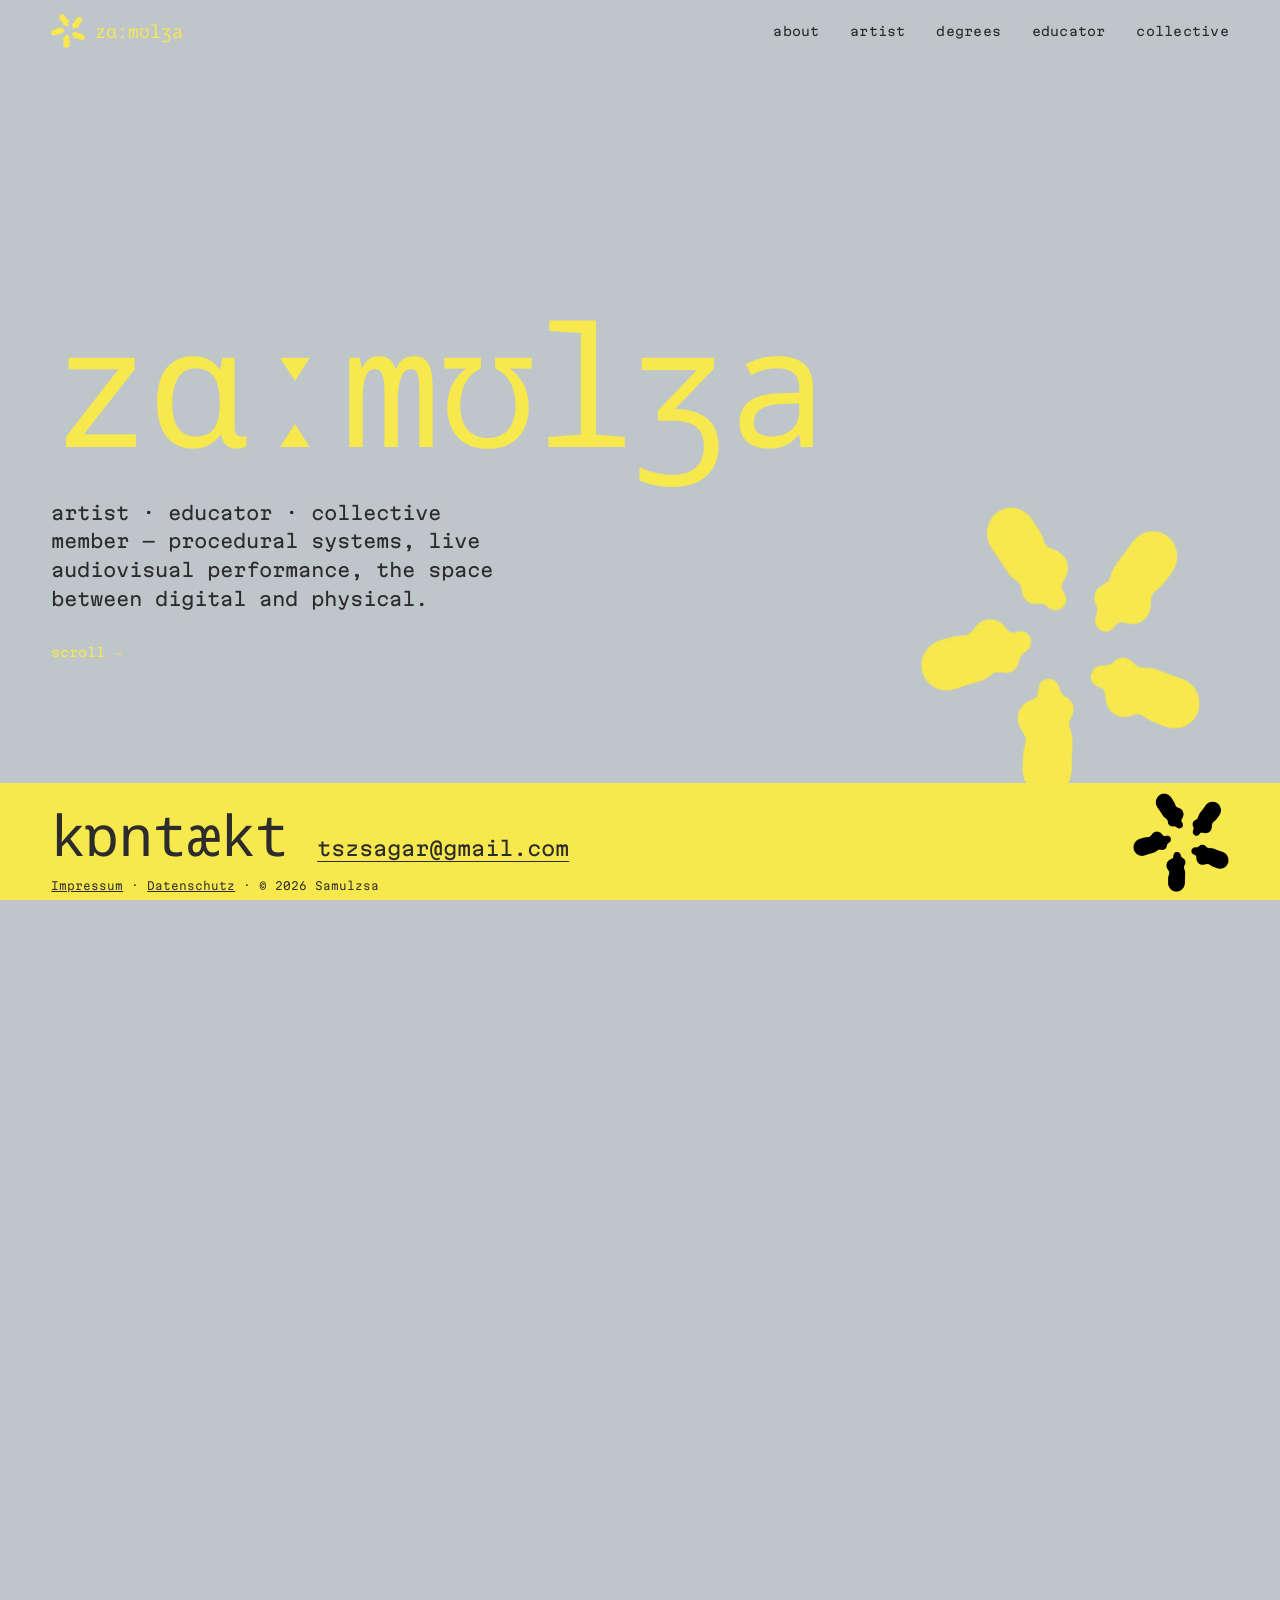
==== commit 75760798: "Phones: free swipe, no labels; yellow scroll hint Co-Authored-By: Claude Opus 5.5 <noreply@anthropic" ====
--- a/index.html
+++ b/index.html
@@ -8,8 +8,8 @@
 <meta property="og:title" content="Samulzsa — artist, educator, collective">
 <meta property="og:description" content="My practice developed through a persistent question: where does value enter when art moves between digital and physical? Early works examined this…">
 <link rel="icon" href="favicon.png">
-<link rel="stylesheet" href="fonts.css?v=20261016204749">
-<link rel="stylesheet" href="style.css?v=20261016204749">
+<link rel="stylesheet" href="fonts.css?v=20261016205609">
+<link rel="stylesheet" href="style.css?v=20261016205609">
 </head>
 <body>
 <header class="bar">
@@ -291,6 +291,6 @@
   <img class="flower-frame" src="images/flower/00.webp" data-root="" alt="">
   <small><a href="impressum.html">Impressum</a> · <a href="datenschutz.html">Datenschutz</a><span class="copy"> · © 2026 Samulzsa</span></small>
 </footer>
-<script src="script.js?v=20261016204749"></script>
+<script src="script.js?v=20261016205609"></script>
 </body>
 </html>
--- a/style.css
+++ b/style.css
@@ -65,7 +65,7 @@
 }
 .hero .flower { position: absolute; z-index: 1; width: clamp(150px, 22vw, 360px); right: 0; top: 100%; transform: translateY(-55%); }
 .hero .cue {
-  display: inline-block; margin-top: 32px; font: 400 12px var(--wide); font-stretch: 112.5%; color: var(--ink-soft);
+  display: inline-block; margin-top: 32px; font: 400 12px var(--wide); font-stretch: 112.5%; color: var(--yellow);
   animation: nudge 2.4s ease-in-out infinite;
 }
 @keyframes rise { to { opacity: 1; transform: none; } }
@@ -205,7 +205,7 @@
   :root { --foot-h: 96px; }
   .footer .copy { display: none; }
 }
-@media (hover: none) { .card .tag { opacity: 1; transform: none; } }
+@media (hover: none), (max-width: 760px) { .card .tag { display: none; } }
 @media (prefers-reduced-motion: reduce) {
   *, *::before, *::after { animation-duration: .01ms !important; transition-duration: .01ms !important; }
 }
@@ -258,10 +258,9 @@
   :root { --card-w: 68vw; }
   .group-head { flex-direction: column; gap: 4px; }
   /* phones: swipe the row sideways, the page itself doesn't scroll */
-  .works .pin { position: relative; overflow-x: auto; overflow-y: hidden; scroll-snap-type: x proximity; scrollbar-width: none; -webkit-overflow-scrolling: touch; }
+  .works .pin { position: relative; overflow-x: auto; overflow-y: hidden; scrollbar-width: none; -webkit-overflow-scrolling: touch; }
   .works .pin::-webkit-scrollbar { display: none; }
   .track { will-change: auto; }
-  .card, .group-head, .hero { scroll-snap-align: start; scroll-margin-left: var(--gutter); }
   .overlay-close.open { opacity: .85; backdrop-filter: blur(6px); }
   .works .pin { --head-h: calc(clamp(40px, 12vw, 64px) * 1.1 + 30px); }
   .group-head h2 { font-size: clamp(40px, 12vw, 64px); }
